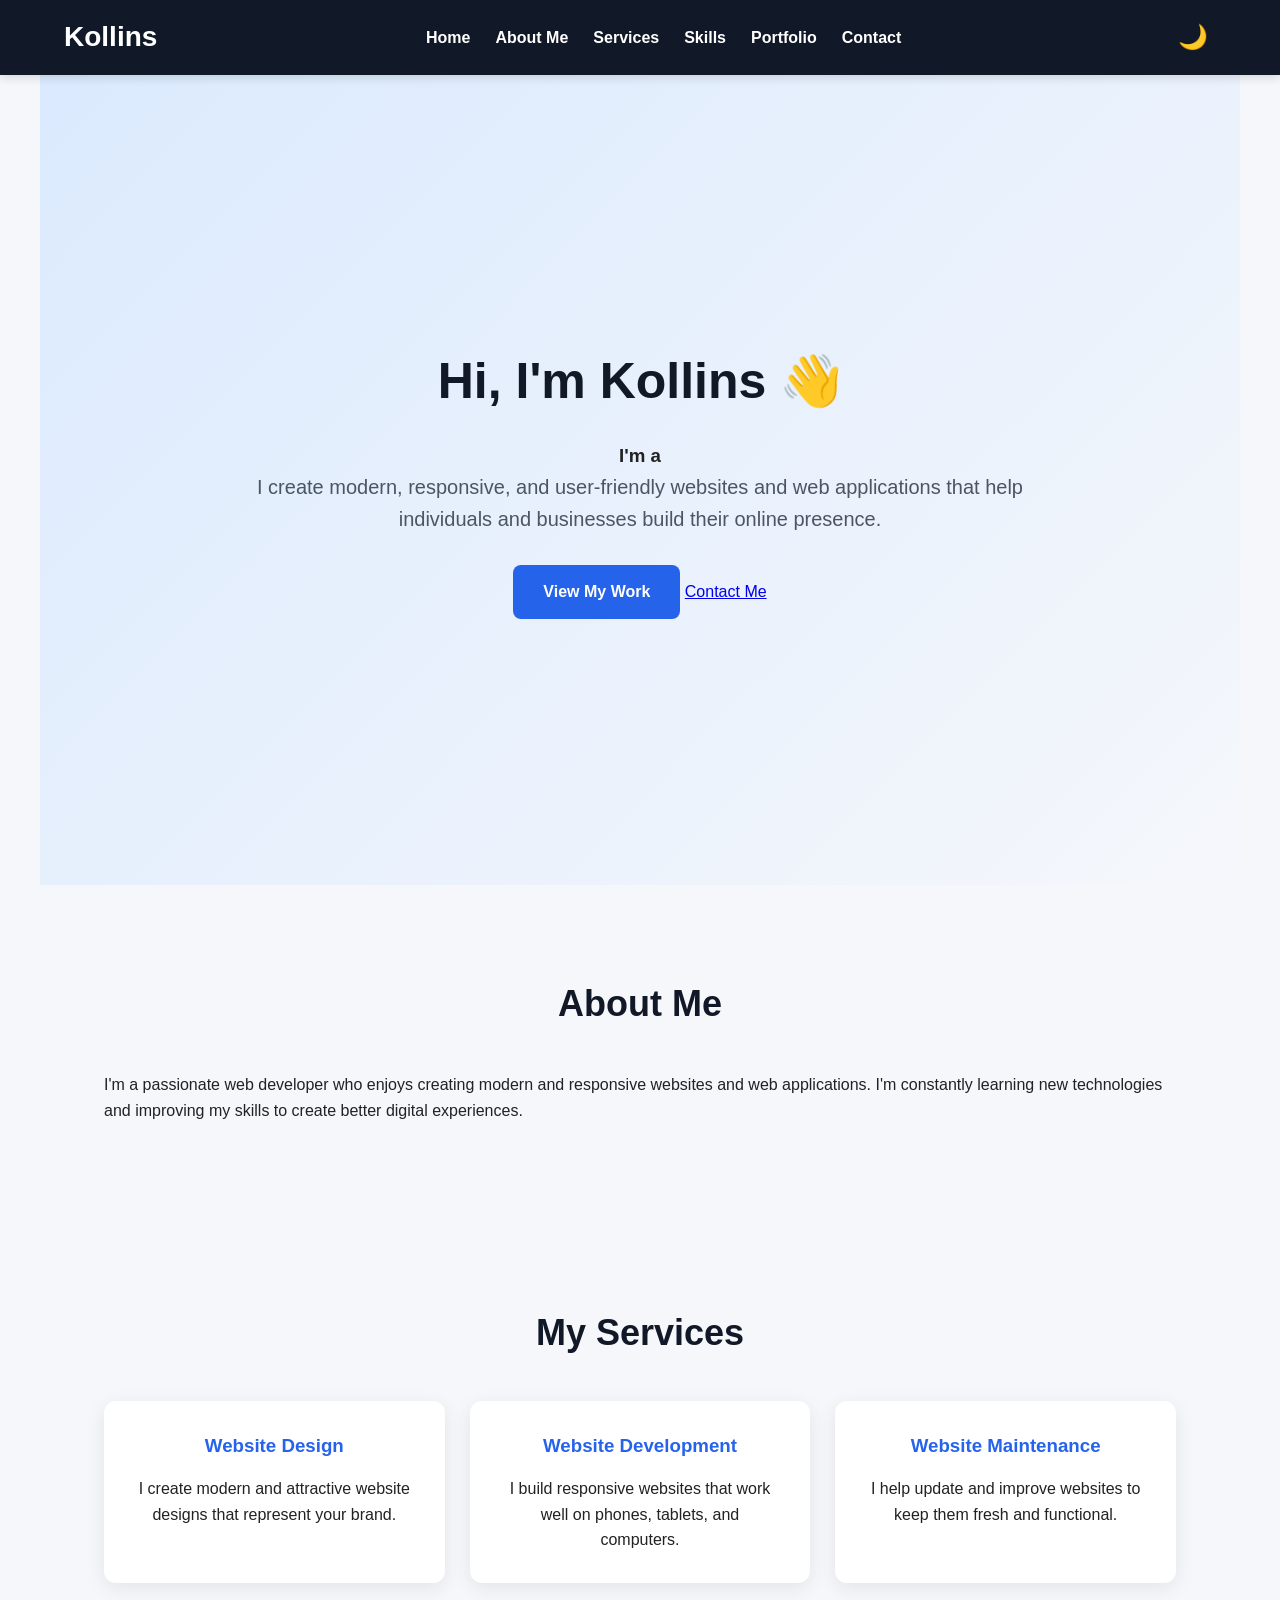
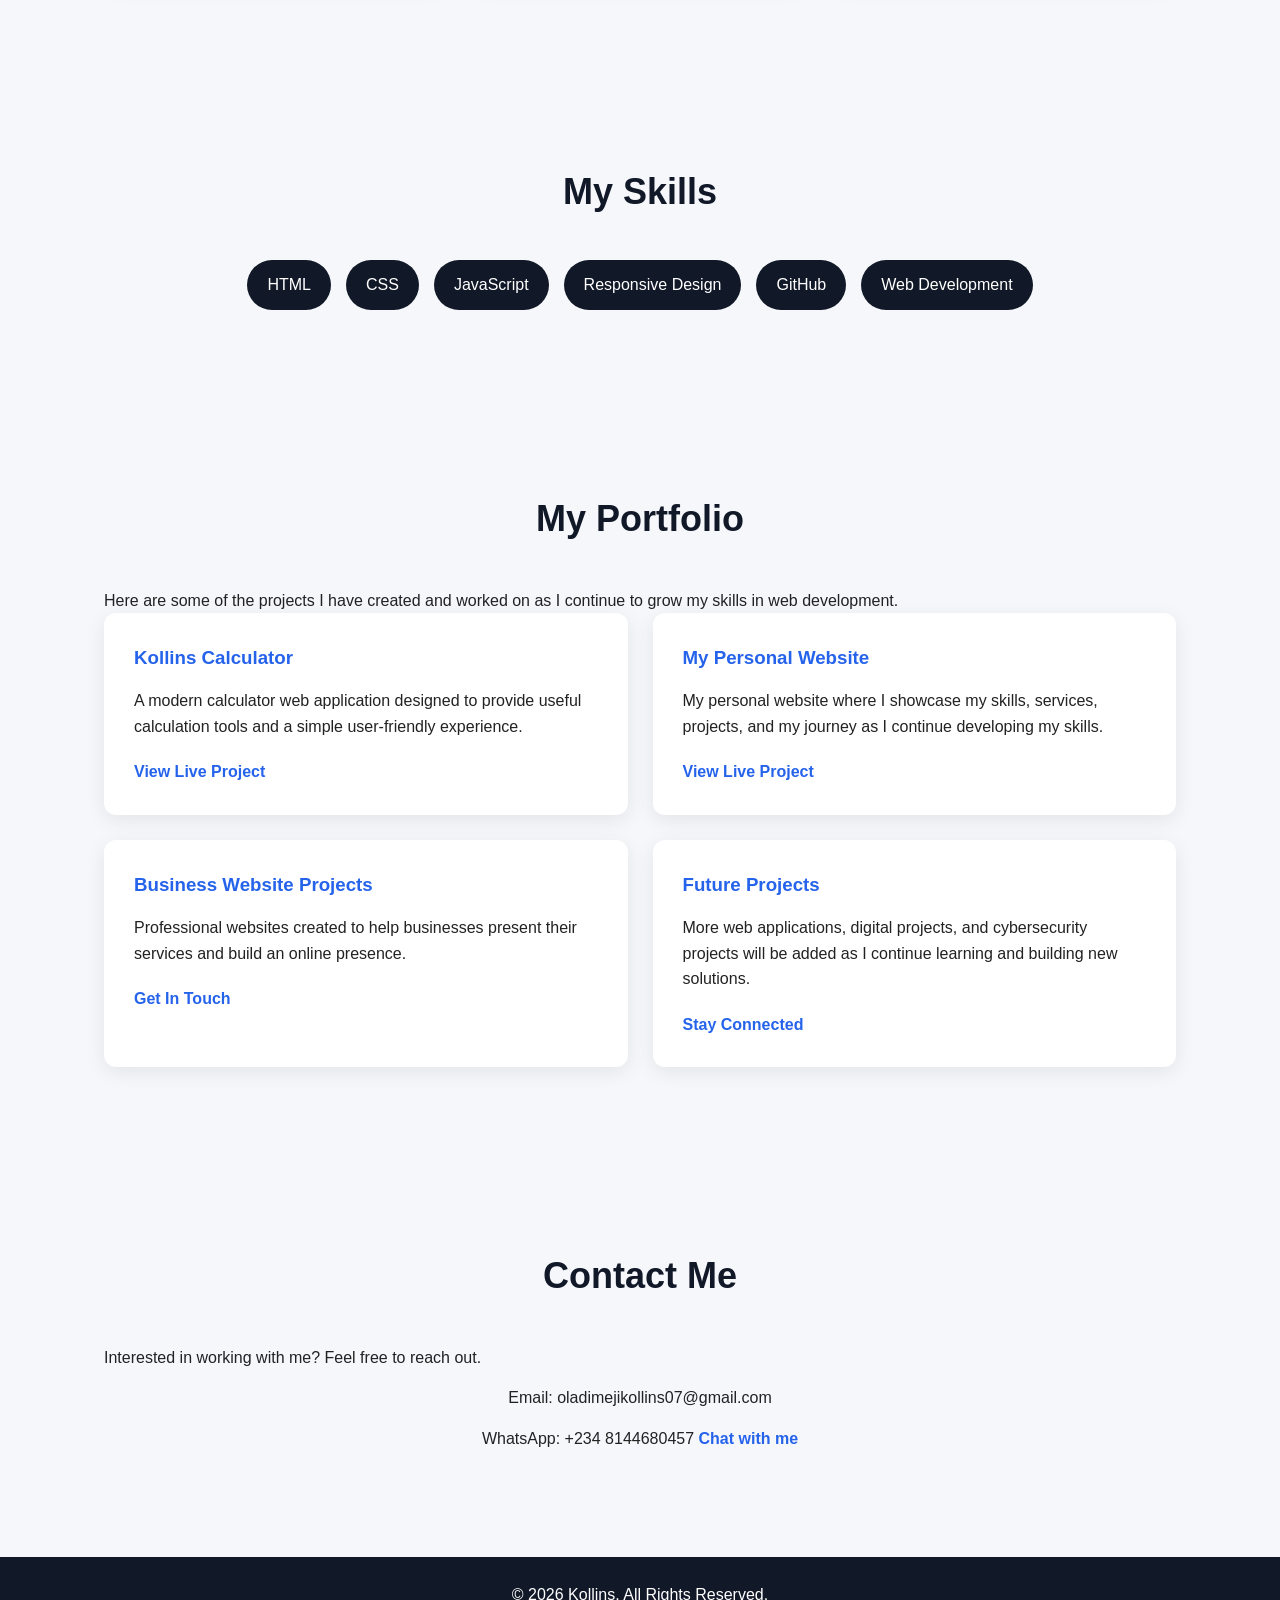
==== index.html @ a42c751d "Update index.html" ====
<!DOCTYPE html>
<html lang="en">
<head>
  <meta charset="UTF-8">
  <meta name="viewport" content="width=device-width, initial-scale=1.0">

  <title>Kollins | Web Developer</title>

  <link rel="stylesheet" href="style.css">
</head>

<body>

  <!-- =========================
       NAVIGATION
  ========================== -->

  <nav>
    <div class="nav-container">

      <h1>Kollins</h1>

      <!-- Mobile Menu Button -->
      <button id="menu-toggle" aria-label="Open menu">
        ☰
      </button>

      <ul class="nav-links" id="nav-links">
        <li><a href="#home">Home</a></li>
        <li><a href="#about">About Me</a></li>
        <li><a href="#services">Services</a></li>
        <li><a href="#skills">Skills</a></li>
        <li><a href="#portfolio">Portfolio</a></li>
        <li><a href="#contact">Contact</a></li>
      </ul>

      <!-- Dark / Light Mode -->
      <button id="theme-toggle" aria-label="Toggle dark mode">
        🌙
      </button>

    </div>
  </nav>


  <!-- =========================
       HOME SECTION
  ========================== -->

  <section id="home">

    <div class="hero">

      <h2>Hi, I'm Kollins 👋</h2>

      <h3>
        I'm a
        <span id="typing-text"></span>
      </h3>

      <p>
        I create modern, responsive, and user-friendly websites
        and web applications that help individuals and businesses
        build their online presence.
      </p>

      <div class="hero-buttons">

        <a href="#portfolio" class="cta-button">
          View My Work
        </a>

        <a href="#contact" class="secondary-button">
          Contact Me
        </a>

      </div>

    </div>

  </section>


  <!-- =========================
       ABOUT ME
  ========================== -->

  <section id="about">

    <h2>About Me</h2>

    <p>
      I'm a passionate web developer who enjoys creating
      modern and responsive websites and web applications.
      I'm constantly learning new technologies and improving
      my skills to create better digital experiences.
    </p>

  </section>


  <!-- =========================
       SERVICES
  ========================== -->

  <section id="services">

    <h2>My Services</h2>

    <div class="service-list">

      <div class="service-item">

        <h3>Website Design</h3>

        <p>
          I create modern and attractive website designs
          that represent your brand.
        </p>

      </div>


      <div class="service-item">

        <h3>Website Development</h3>

        <p>
          I build responsive websites that work well
          on phones, tablets, and computers.
        </p>

      </div>


      <div class="service-item">

        <h3>Website Maintenance</h3>

        <p>
          I help update and improve websites to keep
          them fresh and functional.
        </p>

      </div>

    </div>

  </section>


  <!-- =========================
       SKILLS
  ========================== -->

  <section id="skills">

    <h2>My Skills</h2>

    <ul class="skills-list">

      <li>HTML</li>

      <li>CSS</li>

      <li>JavaScript</li>

      <li>Responsive Design</li>

      <li>GitHub</li>

      <li>Web Development</li>

    </ul>

  </section>


  <!-- =========================
       PORTFOLIO
  ========================== -->

  <section id="portfolio">

    <h2>My Portfolio</h2>

    <p class="portfolio-intro">
      Here are some of the projects I have created
      and worked on as I continue to grow my skills
      in web development.
    </p>


    <div class="project-list">


      <!-- =========================
           PROJECT 1
      ========================== -->

      <div class="project-item">

        <h3>Kollins Calculator</h3>

        <p>
          A modern calculator web application designed
          to provide useful calculation tools and a simple
          user-friendly experience.
        </p>

        <a
          href="https://calculator-app-rust-ten.vercel.app/"
          target="_blank"
          rel="noopener noreferrer"
        >
          View Live Project
        </a>

      </div>


      <!-- =========================
           PROJECT 2
      ========================== -->

      <div class="project-item">

        <h3>My Personal Website</h3>

        <p>
          My personal website where I showcase my skills,
          services, projects, and my journey as I continue
          developing my skills.
        </p>

        <a
          href="https://kollins451.github.io/My-first-website-/"
          target="_blank"
          rel="noopener noreferrer"
        >
          View Live Project
        </a>

      </div>


      <!-- =========================
           PROJECT 3
      ========================== -->

      <div class="project-item">

        <h3>Business Website Projects</h3>

        <p>
          Professional websites created to help businesses
          present their services and build an online presence.
        </p>

        <a
          href="#contact"
        >
          Get In Touch
        </a>

      </div>


      <!-- =========================
           PROJECT 4
      ========================== -->

      <div class="project-item">

        <h3>Future Projects</h3>

        <p>
          More web applications, digital projects, and
          cybersecurity projects will be added as I continue
          learning and building new solutions.
        </p>

        <a
          href="#contact"
        >
          Stay Connected
        </a>

      </div>


    </div>

  </section>


  <!-- =========================
       CONTACT
  ========================== -->

  <section id="contact">

    <h2>Contact Me</h2>

    <p>
      Interested in working with me?
      Feel free to reach out.
    </p>

    <ul class="contact-info">

      <li>
        Email:
        oladimejikollins07@gmail.com
      </li>

      <li>
        WhatsApp:
        +234 8144680457

        <a
          href="#"
          target="_blank"
        >
          Chat with me
        </a>
      </li>

    </ul>

  </section>


  <!-- =========================
       FOOTER
  ========================== -->

  <footer>

    <p>
      ©️ 2026 Kollins. All Rights Reserved.
    </p>

  </footer>


</body>
</html>
---- style.css ----
/* =========================
   GENERAL STYLES
========================= */

* {
  margin: 0;
  padding: 0;
  box-sizing: border-box;
  scroll-behavior: smooth;
}

body {
  font-family: Arial, sans-serif;
  line-height: 1.6;
  background: #f5f7fb;
  color: #222;
}

/* =========================
   NAVIGATION
========================= */

nav {
  position: sticky;
  top: 0;
  z-index: 1000;
  background: #111827;
  padding: 15px 5%;
  box-shadow: 0 2px 10px rgba(0, 0, 0, 0.15);
}

.nav-container {
  max-width: 1200px;
  margin: auto;
  display: flex;
  align-items: center;
  justify-content: space-between;
}

.nav-container h1 {
  color: #ffffff;
  font-size: 28px;
}

.nav-links {
  display: flex;
  list-style: none;
  gap: 25px;
}

.nav-links a {
  color: #ffffff;
  text-decoration: none;
  font-weight: bold;
  transition: 0.3s;
}

.nav-links a:hover {
  color: #60a5fa;
}

/* =========================
   SECTIONS
========================= */

section {
  padding: 90px 5%;
  max-width: 1200px;
  margin: auto;
}

section h2 {
  text-align: center;
  font-size: 36px;
  margin-bottom: 40px;
  color: #111827;
}

/* =========================
   HOME / HERO
========================= */

#home {
  min-height: 90vh;
  display: flex;
  align-items: center;
  justify-content: center;
  text-align: center;
  background: linear-gradient(135deg, #dbeafe, #f5f7fb);
}

.hero {
  max-width: 800px;
}

.hero h2 {
  font-size: 50px;
  margin-bottom: 20px;
  color: #111827;
}

.hero p {
  font-size: 20px;
  margin-bottom: 30px;
  color: #4b5563;
}

.cta-button {
  display: inline-block;
  padding: 14px 30px;
  background: #2563eb;
  color: white;
  text-decoration: none;
  border-radius: 8px;
  font-weight: bold;
  transition: 0.3s;
}

.cta-button:hover {
  background: #1d4ed8;
  transform: translateY(-3px);
}

/* =========================
   SERVICES
========================= */

.service-list {
  display: grid;
  grid-template-columns: repeat(3, 1fr);
  gap: 25px;
}

.service-item {
  background: white;
  padding: 30px;
  border-radius: 12px;
  text-align: center;
  box-shadow: 0 5px 20px rgba(0, 0, 0, 0.08);
  transition: 0.3s;
}

.service-item:hover {
  transform: translateY(-8px);
}

.service-item h3 {
  margin-bottom: 15px;
  color: #2563eb;
}

/* =========================
   SKILLS
========================= */

.skills-list {
  display: flex;
  flex-wrap: wrap;
  justify-content: center;
  gap: 15px;
  list-style: none;
}

.skills-list li {
  background: #111827;
  color: white;
  padding: 12px 20px;
  border-radius: 30px;
  transition: 0.3s;
}

.skills-list li:hover {
  background: #2563eb;
  transform: scale(1.05);
}

/* =========================
   PROJECTS
========================= */

.project-list {
  display: grid;
  grid-template-columns: repeat(2, 1fr);
  gap: 25px;
}

.project-item {
  background: white;
  padding: 30px;
  border-radius: 12px;
  box-shadow: 0 5px 20px rgba(0, 0, 0, 0.08);
  transition: 0.3s;
}

.project-item:hover {
  transform: translateY(-8px);
}

.project-item h3 {
  margin-bottom: 15px;
  color: #2563eb;
}

.project-item a {
  display: inline-block;
  margin-top: 20px;
  color: #2563eb;
  font-weight: bold;
  text-decoration: none;
}

/* =========================
   CONTACT
========================= */

.contact-info {
  list-style: none;
  text-align: center;
}

.contact-info li {
  margin: 15px 0;
}

.contact-info a {
  color: #2563eb;
  text-decoration: none;
  font-weight: bold;
}

/* =========================
   FOOTER
========================= */

footer {
  background: #111827;
  color: white;
  text-align: center;
  padding: 25px;
}

/* =========================
   MOBILE RESPONSIVENESS
========================= */

@media (max-width: 768px) {

  .nav-container {
    flex-direction: column;
    gap: 15px;
  }

  .nav-links {
    flex-wrap: wrap;
    justify-content: center;
    gap: 15px;
  }

  .hero h2 {
    font-size: 38px;
  }

  .hero p {
    font-size: 18px;
  }

  .service-list {
    grid-template-columns: 1fr;
  }

  .project-list {
    grid-template-columns: 1fr;
  }

  section {
    padding: 60px 5%;
  }

  section h2 {
    font-size: 30px;
  }
}
/* =========================
   DARK / LIGHT MODE BUTTON
========================= */

#theme-toggle {
  border: none;
  background: transparent;
  font-size: 24px;
  cursor: pointer;
  padding: 8px;
  transition: transform 0.3s ease;
}

#theme-toggle:hover {
  transform: rotate(20deg) scale(1.1);
}


/* =========================
   DARK MODE
========================= */

body.dark-mode {
  background: #111827;
  color: #f9fafb;
}

body.dark-mode section h2 {
  color: #f9fafb;
}

body.dark-mode #home {
  background: #111827;
}

body.dark-mode .hero h2 {
  color: #f9fafb;
}

body.dark-mode .hero p {
  color: #d1d5db;
}

body.dark-mode .service-item,
body.dark-mode .project-item {
  background: #1f2937;
  color: #f9fafb;
}

body.dark-mode .service-item h3,
body.dark-mode .project-item h3 {
  color: #60a5fa;
}

body.dark-mode .project-item a,
body.dark-mode .contact-info a {
  color: #60a5fa;
}
/* =========================
   MOBILE MENU BUTTON
========================= */

#menu-toggle {
  display: none;
  border: none;
  background: transparent;
  color: white;
  font-size: 28px;
  cursor: pointer;
}


/* =========================
   MOBILE NAVIGATION
========================= */

@media (max-width: 768px) {

  .nav-container {
    position: relative;
    flex-direction: row;
  }

  #menu-toggle {
    display: block;
  }

  .nav-links {
    display: none;
    position: absolute;
    top: 60px;
    left: 0;
    width: 100%;
    background: #111827;
    flex-direction: column;
    text-align: center;
    padding: 20px 0;
    gap: 20px;
  }

  .nav-links.active {
    display: flex;
  }

  #theme-toggle {
    margin-left: 10px;
  }

}
/* =========================
   MOBILE MENU BUTTON
========================= */

#menu-toggle {
  display: none;
  border: none;
  background: transparent;
  color: white;
  font-size: 28px;
  cursor: pointer;
}


/* =========================
   MOBILE NAVIGATION
========================= */

@media (max-width: 768px) {

  .nav-container {
    position: relative;
    flex-direction: row;
  }

  #menu-toggle {
    display: block;
  }

  .nav-links {
    display: none;
    position: absolute;
    top: 60px;
    left: 0;
    width: 100%;
    background: #111827;
    flex-direction: column;
    text-align: center;
    padding: 20px 0;
    gap: 20px;
  }

  .nav-links.active {
    display: flex;
  }

  #theme-toggle {
    margin-left: 10px;
  }

}
<section id="about">
  <h2>About Me</h2>
  <p>Hi, I'm oladimeji Ibrahim Collins, a computer science student with a passion for web development. I started exploring coding when I was in junior school, and since then, I've been dedicated to mastering web technologies.</p>
  <p>My journey has been fueled by curiosity, and I'm constantly learning and improving my skills in web design and development. I aspire to create impactful digital experiences that help businesses grow and individuals thrive.</p>
</section>
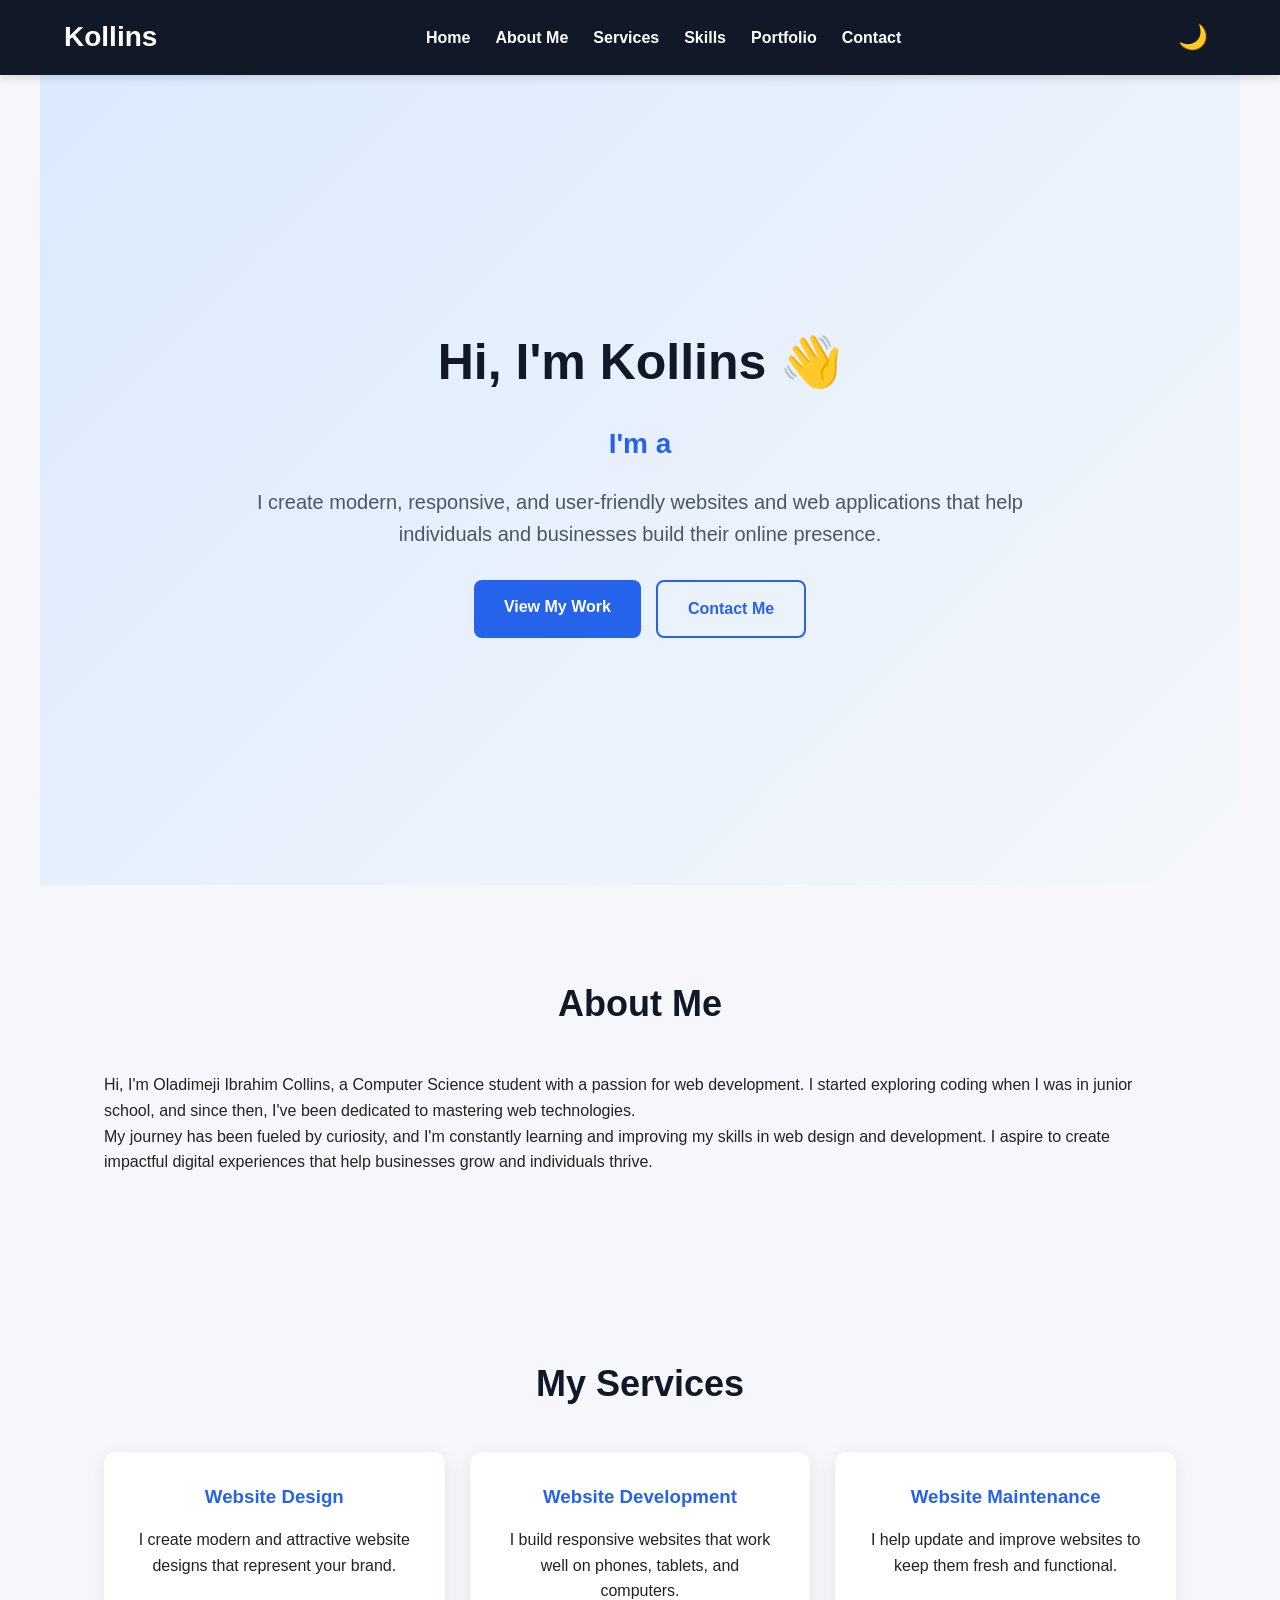
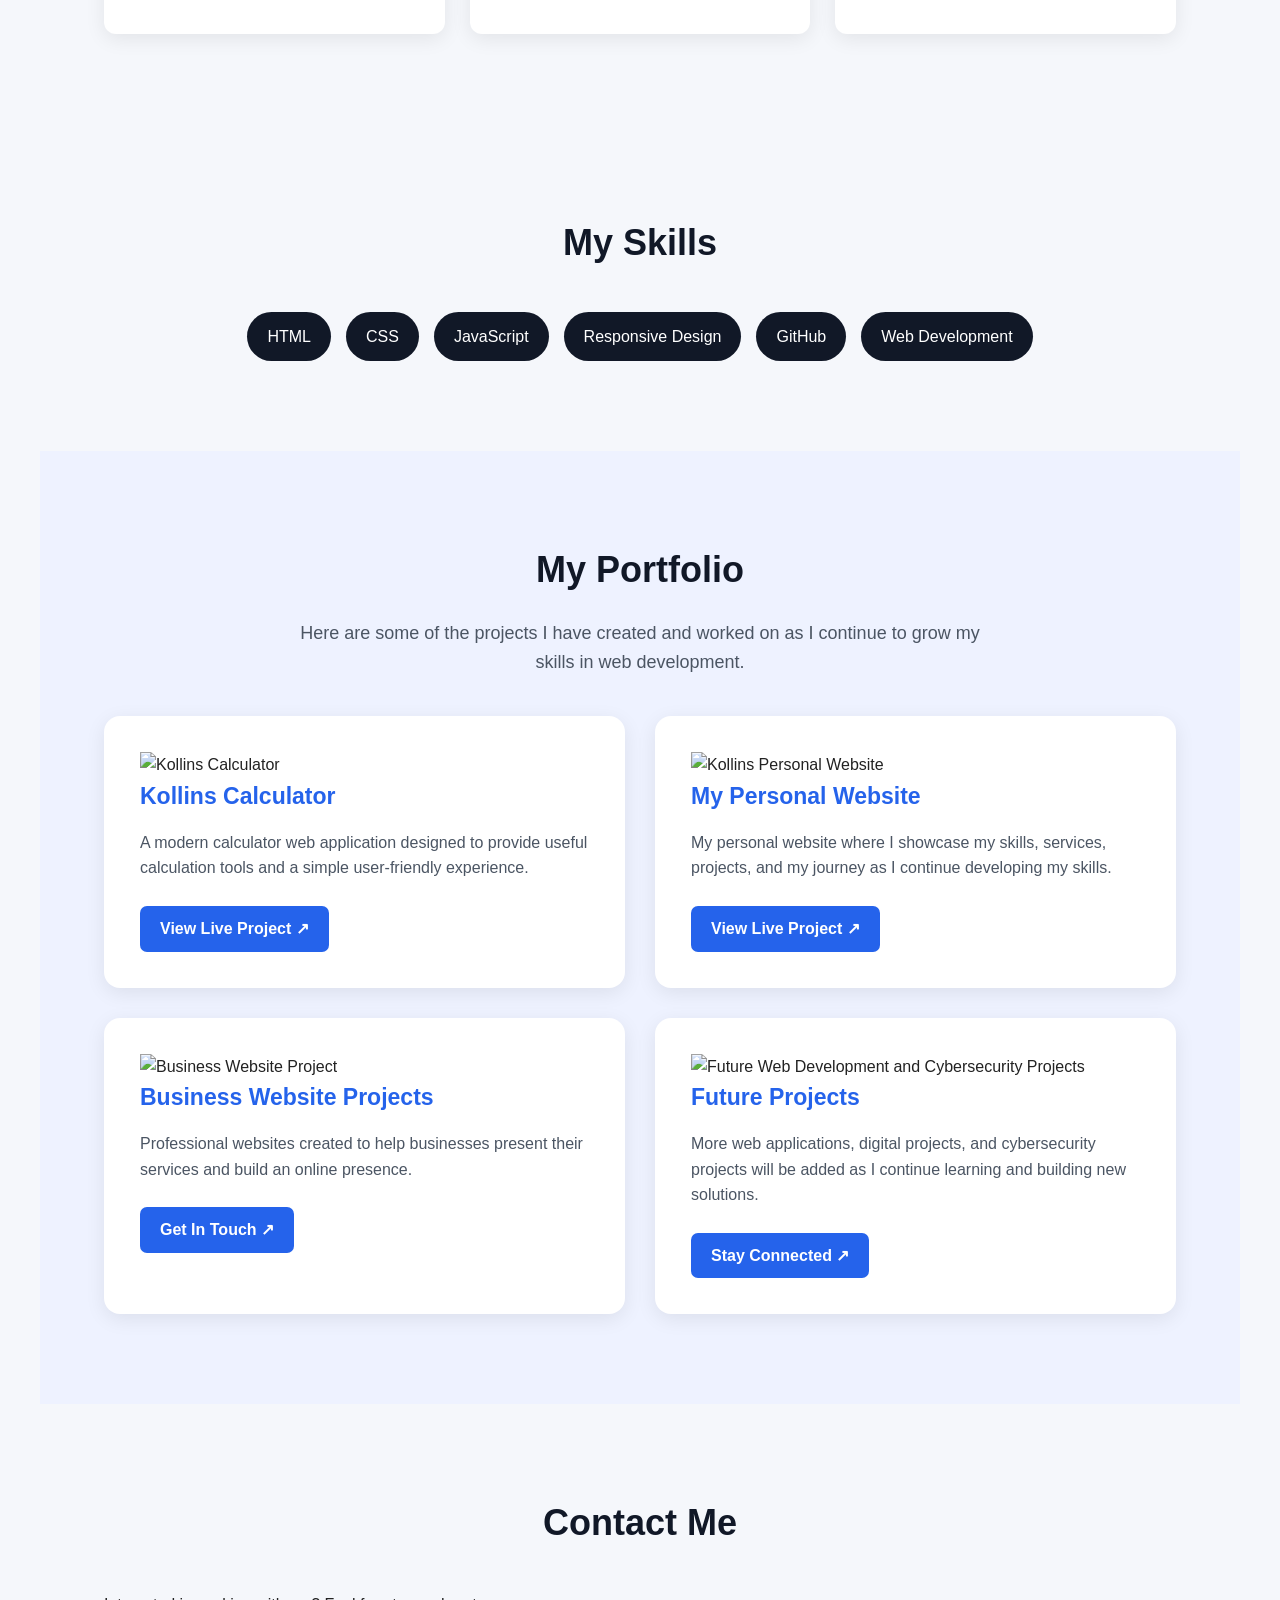
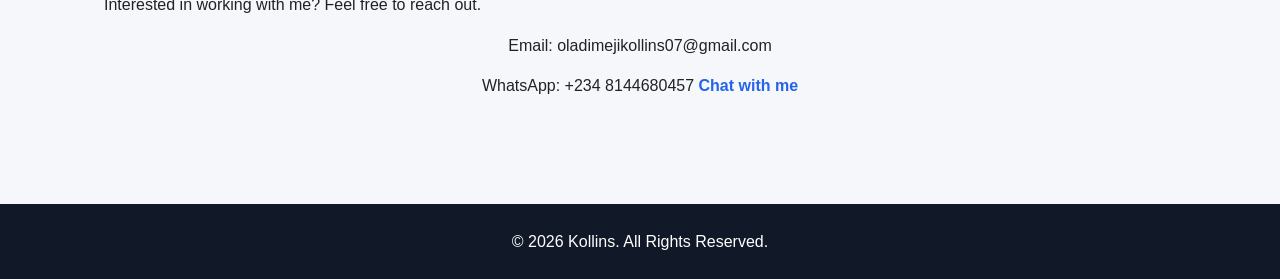
==== commit 651b0ee7: "Update index.html" ====
--- a/index.html
+++ b/index.html
@@ -44,7 +44,7 @@
 
 
   <!-- =========================
-       HOME SECTION
+       HOME
   ========================== -->
 
   <section id="home">
@@ -90,10 +90,17 @@
     <h2>About Me</h2>
 
     <p>
-      I'm a passionate web developer who enjoys creating
-      modern and responsive websites and web applications.
-      I'm constantly learning new technologies and improving
-      my skills to create better digital experiences.
+      Hi, I'm Oladimeji Ibrahim Collins, a Computer Science student
+      with a passion for web development. I started exploring coding
+      when I was in junior school, and since then, I've been dedicated
+      to mastering web technologies.
+    </p>
+
+    <p>
+      My journey has been fueled by curiosity, and I'm constantly
+      learning and improving my skills in web design and development.
+      I aspire to create impactful digital experiences that help
+      businesses grow and individuals thrive.
     </p>
 
   </section>
@@ -195,10 +202,16 @@
 
 
       <!-- =========================
-           PROJECT 1
+           KOLLINS CALCULATOR
       ========================== -->
 
       <div class="project-item">
+
+        <img
+          src="calculator-screenshot.png"
+          alt="Kollins Calculator"
+          class="project-image"
+        >
 
         <h3>Kollins Calculator</h3>
 
@@ -213,17 +226,23 @@
           target="_blank"
           rel="noopener noreferrer"
         >
-          View Live Project
+          View Live Project ↗
         </a>
 
       </div>
 
 
       <!-- =========================
-           PROJECT 2
+           PERSONAL WEBSITE
       ========================== -->
 
       <div class="project-item">
+
+        <img
+          src="personal-website-screenshot.png"
+          alt="Kollins Personal Website"
+          class="project-image"
+        >
 
         <h3>My Personal Website</h3>
 
@@ -238,17 +257,23 @@
           target="_blank"
           rel="noopener noreferrer"
         >
-          View Live Project
+          View Live Project ↗
         </a>
 
       </div>
 
 
       <!-- =========================
-           PROJECT 3
+           BUSINESS WEBSITES
       ========================== -->
 
       <div class="project-item">
+
+        <img
+          src="business-website-screenshot.png"
+          alt="Business Website Project"
+          class="project-image"
+        >
 
         <h3>Business Website Projects</h3>
 
@@ -257,20 +282,24 @@
           present their services and build an online presence.
         </p>
 
-        <a
-          href="#contact"
-        >
-          Get In Touch
+        <a href="#contact">
+          Get In Touch ↗
         </a>
 
       </div>
 
 
       <!-- =========================
-           PROJECT 4
+           FUTURE PROJECTS
       ========================== -->
 
       <div class="project-item">
+
+        <img
+          src="future-projects.jpg"
+          alt="Future Web Development and Cybersecurity Projects"
+          class="project-image"
+        >
 
         <h3>Future Projects</h3>
 
@@ -280,10 +309,8 @@
           learning and building new solutions.
         </p>
 
-        <a
-          href="#contact"
-        >
-          Stay Connected
+        <a href="#contact">
+          Stay Connected ↗
         </a>
 
       </div>
@@ -319,11 +346,13 @@
         +234 8144680457
 
         <a
-          href="#"
+          href="https://wa.me/2348144680457"
           target="_blank"
+          rel="noopener noreferrer"
         >
           Chat with me
         </a>
+
       </li>
 
     </ul>
@@ -344,5 +373,11 @@
   </footer>
 
 
+  <!-- =========================
+       JAVASCRIPT
+  ========================== -->
+
+  <script src="script.js"></script>
+
 </body>
 </html>
--- a/style.css
+++ b/style.css
@@ -15,6 +15,7 @@
   background: #f5f7fb;
   color: #222;
 }
+
 
 /* =========================
    NAVIGATION
@@ -59,6 +60,40 @@
   color: #60a5fa;
 }
 
+
+/* =========================
+   MOBILE MENU BUTTON
+========================= */
+
+#menu-toggle {
+  display: none;
+  border: none;
+  background: transparent;
+  color: white;
+  font-size: 28px;
+  cursor: pointer;
+}
+
+
+/* =========================
+   DARK / LIGHT MODE BUTTON
+========================= */
+
+#theme-toggle {
+  border: none;
+  background: transparent;
+  color: white;
+  font-size: 24px;
+  cursor: pointer;
+  padding: 8px;
+  transition: transform 0.3s ease;
+}
+
+#theme-toggle:hover {
+  transform: rotate(20deg) scale(1.1);
+}
+
+
 /* =========================
    SECTIONS
 ========================= */
@@ -75,6 +110,7 @@
   margin-bottom: 40px;
   color: #111827;
 }
+
 
 /* =========================
    HOME / HERO
@@ -99,27 +135,62 @@
   color: #111827;
 }
 
+.hero h3 {
+  font-size: 28px;
+  margin-bottom: 20px;
+  color: #2563eb;
+}
+
 .hero p {
   font-size: 20px;
   margin-bottom: 30px;
   color: #4b5563;
 }
 
-.cta-button {
+.hero-buttons {
+  display: flex;
+  justify-content: center;
+  gap: 15px;
+  flex-wrap: wrap;
+}
+
+
+/* =========================
+   BUTTONS
+========================= */
+
+.cta-button,
+.secondary-button {
   display: inline-block;
   padding: 14px 30px;
-  background: #2563eb;
-  color: white;
-  text-decoration: none;
   border-radius: 8px;
   font-weight: bold;
-  transition: 0.3s;
+  text-decoration: none;
+  transition: 0.3s;
+}
+
+.cta-button {
+  background: #2563eb;
+  color: white;
 }
 
 .cta-button:hover {
   background: #1d4ed8;
   transform: translateY(-3px);
 }
+
+.secondary-button {
+  background: transparent;
+  color: #2563eb;
+  border: 2px solid #2563eb;
+}
+
+.secondary-button:hover {
+  background: #2563eb;
+  color: white;
+  transform: translateY(-3px);
+}
+
 
 /* =========================
    SERVICES
@@ -148,6 +219,7 @@
   margin-bottom: 15px;
   color: #2563eb;
 }
+
 
 /* =========================
    SKILLS
@@ -174,40 +246,72 @@
   transform: scale(1.05);
 }
 
-/* =========================
-   PROJECTS
-========================= */
+
+/* =========================
+   PORTFOLIO
+========================= */
+
+#portfolio {
+  background: #eef2ff;
+}
+
+.portfolio-intro {
+  max-width: 700px;
+  margin: -20px auto 40px;
+  text-align: center;
+  color: #4b5563;
+  font-size: 18px;
+}
 
 .project-list {
   display: grid;
   grid-template-columns: repeat(2, 1fr);
-  gap: 25px;
+  gap: 30px;
 }
 
 .project-item {
   background: white;
-  padding: 30px;
-  border-radius: 12px;
+  padding: 35px;
+  border-radius: 16px;
   box-shadow: 0 5px 20px rgba(0, 0, 0, 0.08);
   transition: 0.3s;
+  border: 1px solid transparent;
 }
 
 .project-item:hover {
   transform: translateY(-8px);
+  border-color: #2563eb;
+  box-shadow: 0 10px 30px rgba(37, 99, 235, 0.15);
 }
 
 .project-item h3 {
   margin-bottom: 15px;
   color: #2563eb;
+  font-size: 23px;
+}
+
+.project-item p {
+  color: #4b5563;
+  margin-bottom: 15px;
 }
 
 .project-item a {
   display: inline-block;
-  margin-top: 20px;
-  color: #2563eb;
+  margin-top: 10px;
+  padding: 10px 20px;
+  background: #2563eb;
+  color: white;
+  border-radius: 7px;
   font-weight: bold;
   text-decoration: none;
-}
+  transition: 0.3s;
+}
+
+.project-item a:hover {
+  background: #1d4ed8;
+  transform: translateY(-2px);
+}
+
 
 /* =========================
    CONTACT
@@ -228,6 +332,7 @@
   font-weight: bold;
 }
 
+
 /* =========================
    FOOTER
 ========================= */
@@ -237,64 +342,6 @@
   color: white;
   text-align: center;
   padding: 25px;
-}
-
-/* =========================
-   MOBILE RESPONSIVENESS
-========================= */
-
-@media (max-width: 768px) {
-
-  .nav-container {
-    flex-direction: column;
-    gap: 15px;
-  }
-
-  .nav-links {
-    flex-wrap: wrap;
-    justify-content: center;
-    gap: 15px;
-  }
-
-  .hero h2 {
-    font-size: 38px;
-  }
-
-  .hero p {
-    font-size: 18px;
-  }
-
-  .service-list {
-    grid-template-columns: 1fr;
-  }
-
-  .project-list {
-    grid-template-columns: 1fr;
-  }
-
-  section {
-    padding: 60px 5%;
-  }
-
-  section h2 {
-    font-size: 30px;
-  }
-}
-/* =========================
-   DARK / LIGHT MODE BUTTON
-========================= */
-
-#theme-toggle {
-  border: none;
-  background: transparent;
-  font-size: 24px;
-  cursor: pointer;
-  padding: 8px;
-  transition: transform 0.3s ease;
-}
-
-#theme-toggle:hover {
-  transform: rotate(20deg) scale(1.1);
 }
 
 
@@ -334,26 +381,26 @@
   color: #60a5fa;
 }
 
+body.dark-mode .project-item p {
+  color: #d1d5db;
+}
+
 body.dark-mode .project-item a,
 body.dark-mode .contact-info a {
-  color: #60a5fa;
-}
-/* =========================
-   MOBILE MENU BUTTON
-========================= */
-
-#menu-toggle {
-  display: none;
-  border: none;
-  background: transparent;
-  color: white;
-  font-size: 28px;
-  cursor: pointer;
-}
-
-
-/* =========================
-   MOBILE NAVIGATION
+  color: #ffffff;
+}
+
+body.dark-mode #portfolio {
+  background: #0f172a;
+}
+
+body.dark-mode .portfolio-intro {
+  color: #d1d5db;
+}
+
+
+/* =========================
+   MOBILE RESPONSIVENESS
 ========================= */
 
 @media (max-width: 768px) {
@@ -388,7 +435,112 @@
     margin-left: 10px;
   }
 
-}
+  .hero h2 {
+    font-size: 38px;
+  }
+
+  .hero h3 {
+    font-size: 24px;
+  }
+
+  .hero p {
+    font-size: 18px;
+  }
+
+  .service-list {
+    grid-template-columns: 1fr;
+  }
+
+  .project-list {
+    grid-template-columns: 1fr;
+  }
+
+  section {
+    padding: 60px 5%;
+  }
+
+  section h2 {
+    font-size: 30px;
+  }
+
+  .project-item {
+    padding: 25px;
+  }
+
+  .hero-buttons {
+    flex-direction: column;
+    align-items: center;
+  }
+
+  .cta-button,
+  .secondary-button {
+    width: 100%;
+    max-width: 280px;
+  }
+
+}/* =========================
+   GENERAL STYLES
+========================= */
+
+* {
+  margin: 0;
+  padding: 0;
+  box-sizing: border-box;
+  scroll-behavior: smooth;
+}
+
+body {
+  font-family: Arial, sans-serif;
+  line-height: 1.6;
+  background: #f5f7fb;
+  color: #222;
+}
+
+
+/* =========================
+   NAVIGATION
+========================= */
+
+nav {
+  position: sticky;
+  top: 0;
+  z-index: 1000;
+  background: #111827;
+  padding: 15px 5%;
+  box-shadow: 0 2px 10px rgba(0, 0, 0, 0.15);
+}
+
+.nav-container {
+  max-width: 1200px;
+  margin: auto;
+  display: flex;
+  align-items: center;
+  justify-content: space-between;
+}
+
+.nav-container h1 {
+  color: #ffffff;
+  font-size: 28px;
+}
+
+.nav-links {
+  display: flex;
+  list-style: none;
+  gap: 25px;
+}
+
+.nav-links a {
+  color: #ffffff;
+  text-decoration: none;
+  font-weight: bold;
+  transition: 0.3s;
+}
+
+.nav-links a:hover {
+  color: #60a5fa;
+}
+
+
 /* =========================
    MOBILE MENU BUTTON
 ========================= */
@@ -404,7 +556,331 @@
 
 
 /* =========================
-   MOBILE NAVIGATION
+   DARK / LIGHT MODE BUTTON
+========================= */
+
+#theme-toggle {
+  border: none;
+  background: transparent;
+  color: white;
+  font-size: 24px;
+  cursor: pointer;
+  padding: 8px;
+  transition: transform 0.3s ease;
+}
+
+#theme-toggle:hover {
+  transform: rotate(20deg) scale(1.1);
+}
+
+
+/* =========================
+   SECTIONS
+========================= */
+
+section {
+  padding: 90px 5%;
+  max-width: 1200px;
+  margin: auto;
+}
+
+section h2 {
+  text-align: center;
+  font-size: 36px;
+  margin-bottom: 40px;
+  color: #111827;
+}
+
+
+/* =========================
+   HOME / HERO
+========================= */
+
+#home {
+  min-height: 90vh;
+  display: flex;
+  align-items: center;
+  justify-content: center;
+  text-align: center;
+  background: linear-gradient(135deg, #dbeafe, #f5f7fb);
+}
+
+.hero {
+  max-width: 800px;
+}
+
+.hero h2 {
+  font-size: 50px;
+  margin-bottom: 20px;
+  color: #111827;
+}
+
+.hero h3 {
+  font-size: 28px;
+  margin-bottom: 20px;
+  color: #2563eb;
+}
+
+.hero p {
+  font-size: 20px;
+  margin-bottom: 30px;
+  color: #4b5563;
+}
+
+.hero-buttons {
+  display: flex;
+  justify-content: center;
+  gap: 15px;
+  flex-wrap: wrap;
+}
+
+
+/* =========================
+   BUTTONS
+========================= */
+
+.cta-button,
+.secondary-button {
+  display: inline-block;
+  padding: 14px 30px;
+  border-radius: 8px;
+  font-weight: bold;
+  text-decoration: none;
+  transition: 0.3s;
+}
+
+.cta-button {
+  background: #2563eb;
+  color: white;
+}
+
+.cta-button:hover {
+  background: #1d4ed8;
+  transform: translateY(-3px);
+}
+
+.secondary-button {
+  background: transparent;
+  color: #2563eb;
+  border: 2px solid #2563eb;
+}
+
+.secondary-button:hover {
+  background: #2563eb;
+  color: white;
+  transform: translateY(-3px);
+}
+
+
+/* =========================
+   SERVICES
+========================= */
+
+.service-list {
+  display: grid;
+  grid-template-columns: repeat(3, 1fr);
+  gap: 25px;
+}
+
+.service-item {
+  background: white;
+  padding: 30px;
+  border-radius: 12px;
+  text-align: center;
+  box-shadow: 0 5px 20px rgba(0, 0, 0, 0.08);
+  transition: 0.3s;
+}
+
+.service-item:hover {
+  transform: translateY(-8px);
+}
+
+.service-item h3 {
+  margin-bottom: 15px;
+  color: #2563eb;
+}
+
+
+/* =========================
+   SKILLS
+========================= */
+
+.skills-list {
+  display: flex;
+  flex-wrap: wrap;
+  justify-content: center;
+  gap: 15px;
+  list-style: none;
+}
+
+.skills-list li {
+  background: #111827;
+  color: white;
+  padding: 12px 20px;
+  border-radius: 30px;
+  transition: 0.3s;
+}
+
+.skills-list li:hover {
+  background: #2563eb;
+  transform: scale(1.05);
+}
+
+
+/* =========================
+   PORTFOLIO
+========================= */
+
+#portfolio {
+  background: #eef2ff;
+}
+
+.portfolio-intro {
+  max-width: 700px;
+  margin: -20px auto 40px;
+  text-align: center;
+  color: #4b5563;
+  font-size: 18px;
+}
+
+.project-list {
+  display: grid;
+  grid-template-columns: repeat(2, 1fr);
+  gap: 30px;
+}
+
+.project-item {
+  background: white;
+  padding: 35px;
+  border-radius: 16px;
+  box-shadow: 0 5px 20px rgba(0, 0, 0, 0.08);
+  transition: 0.3s;
+  border: 1px solid transparent;
+}
+
+.project-item:hover {
+  transform: translateY(-8px);
+  border-color: #2563eb;
+  box-shadow: 0 10px 30px rgba(37, 99, 235, 0.15);
+}
+
+.project-item h3 {
+  margin-bottom: 15px;
+  color: #2563eb;
+  font-size: 23px;
+}
+
+.project-item p {
+  color: #4b5563;
+  margin-bottom: 15px;
+}
+
+.project-item a {
+  display: inline-block;
+  margin-top: 10px;
+  padding: 10px 20px;
+  background: #2563eb;
+  color: white;
+  border-radius: 7px;
+  font-weight: bold;
+  text-decoration: none;
+  transition: 0.3s;
+}
+
+.project-item a:hover {
+  background: #1d4ed8;
+  transform: translateY(-2px);
+}
+
+
+/* =========================
+   CONTACT
+========================= */
+
+.contact-info {
+  list-style: none;
+  text-align: center;
+}
+
+.contact-info li {
+  margin: 15px 0;
+}
+
+.contact-info a {
+  color: #2563eb;
+  text-decoration: none;
+  font-weight: bold;
+}
+
+
+/* =========================
+   FOOTER
+========================= */
+
+footer {
+  background: #111827;
+  color: white;
+  text-align: center;
+  padding: 25px;
+}
+
+
+/* =========================
+   DARK MODE
+========================= */
+
+body.dark-mode {
+  background: #111827;
+  color: #f9fafb;
+}
+
+body.dark-mode section h2 {
+  color: #f9fafb;
+}
+
+body.dark-mode #home {
+  background: #111827;
+}
+
+body.dark-mode .hero h2 {
+  color: #f9fafb;
+}
+
+body.dark-mode .hero p {
+  color: #d1d5db;
+}
+
+body.dark-mode .service-item,
+body.dark-mode .project-item {
+  background: #1f2937;
+  color: #f9fafb;
+}
+
+body.dark-mode .service-item h3,
+body.dark-mode .project-item h3 {
+  color: #60a5fa;
+}
+
+body.dark-mode .project-item p {
+  color: #d1d5db;
+}
+
+body.dark-mode .project-item a,
+body.dark-mode .contact-info a {
+  color: #ffffff;
+}
+
+body.dark-mode #portfolio {
+  background: #0f172a;
+}
+
+body.dark-mode .portfolio-intro {
+  color: #d1d5db;
+}
+
+
+/* =========================
+   MOBILE RESPONSIVENESS
 ========================= */
 
 @media (max-width: 768px) {
@@ -439,9 +915,47 @@
     margin-left: 10px;
   }
 
-}
-<section id="about">
-  <h2>About Me</h2>
-  <p>Hi, I'm oladimeji Ibrahim Collins, a computer science student with a passion for web development. I started exploring coding when I was in junior school, and since then, I've been dedicated to mastering web technologies.</p>
-  <p>My journey has been fueled by curiosity, and I'm constantly learning and improving my skills in web design and development. I aspire to create impactful digital experiences that help businesses grow and individuals thrive.</p>
-</section>
+  .hero h2 {
+    font-size: 38px;
+  }
+
+  .hero h3 {
+    font-size: 24px;
+  }
+
+  .hero p {
+    font-size: 18px;
+  }
+
+  .service-list {
+    grid-template-columns: 1fr;
+  }
+
+  .project-list {
+    grid-template-columns: 1fr;
+  }
+
+  section {
+    padding: 60px 5%;
+  }
+
+  section h2 {
+    font-size: 30px;
+  }
+
+  .project-item {
+    padding: 25px;
+  }
+
+  .hero-buttons {
+    flex-direction: column;
+    align-items: center;
+  }
+
+  .cta-button,
+  .secondary-button {
+    width: 100%;
+    max-width: 280px;
+  }
+
+}
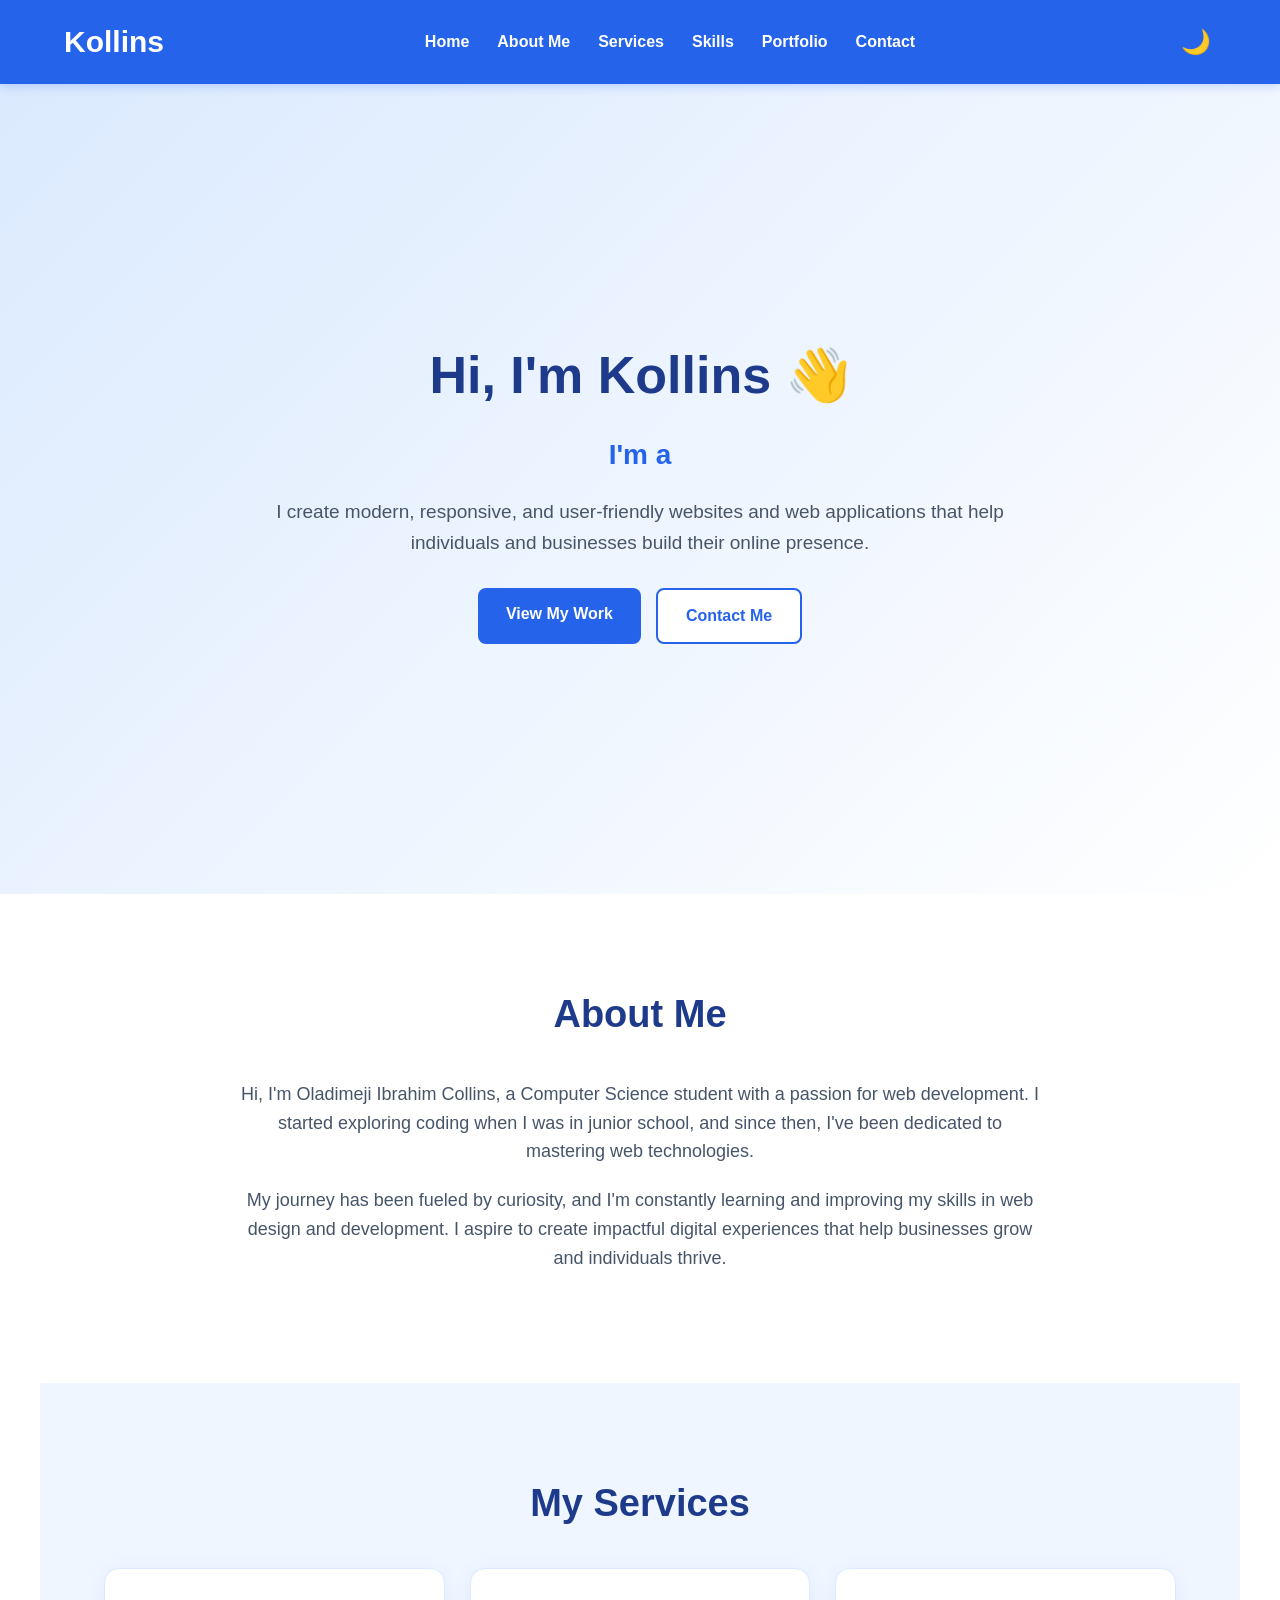
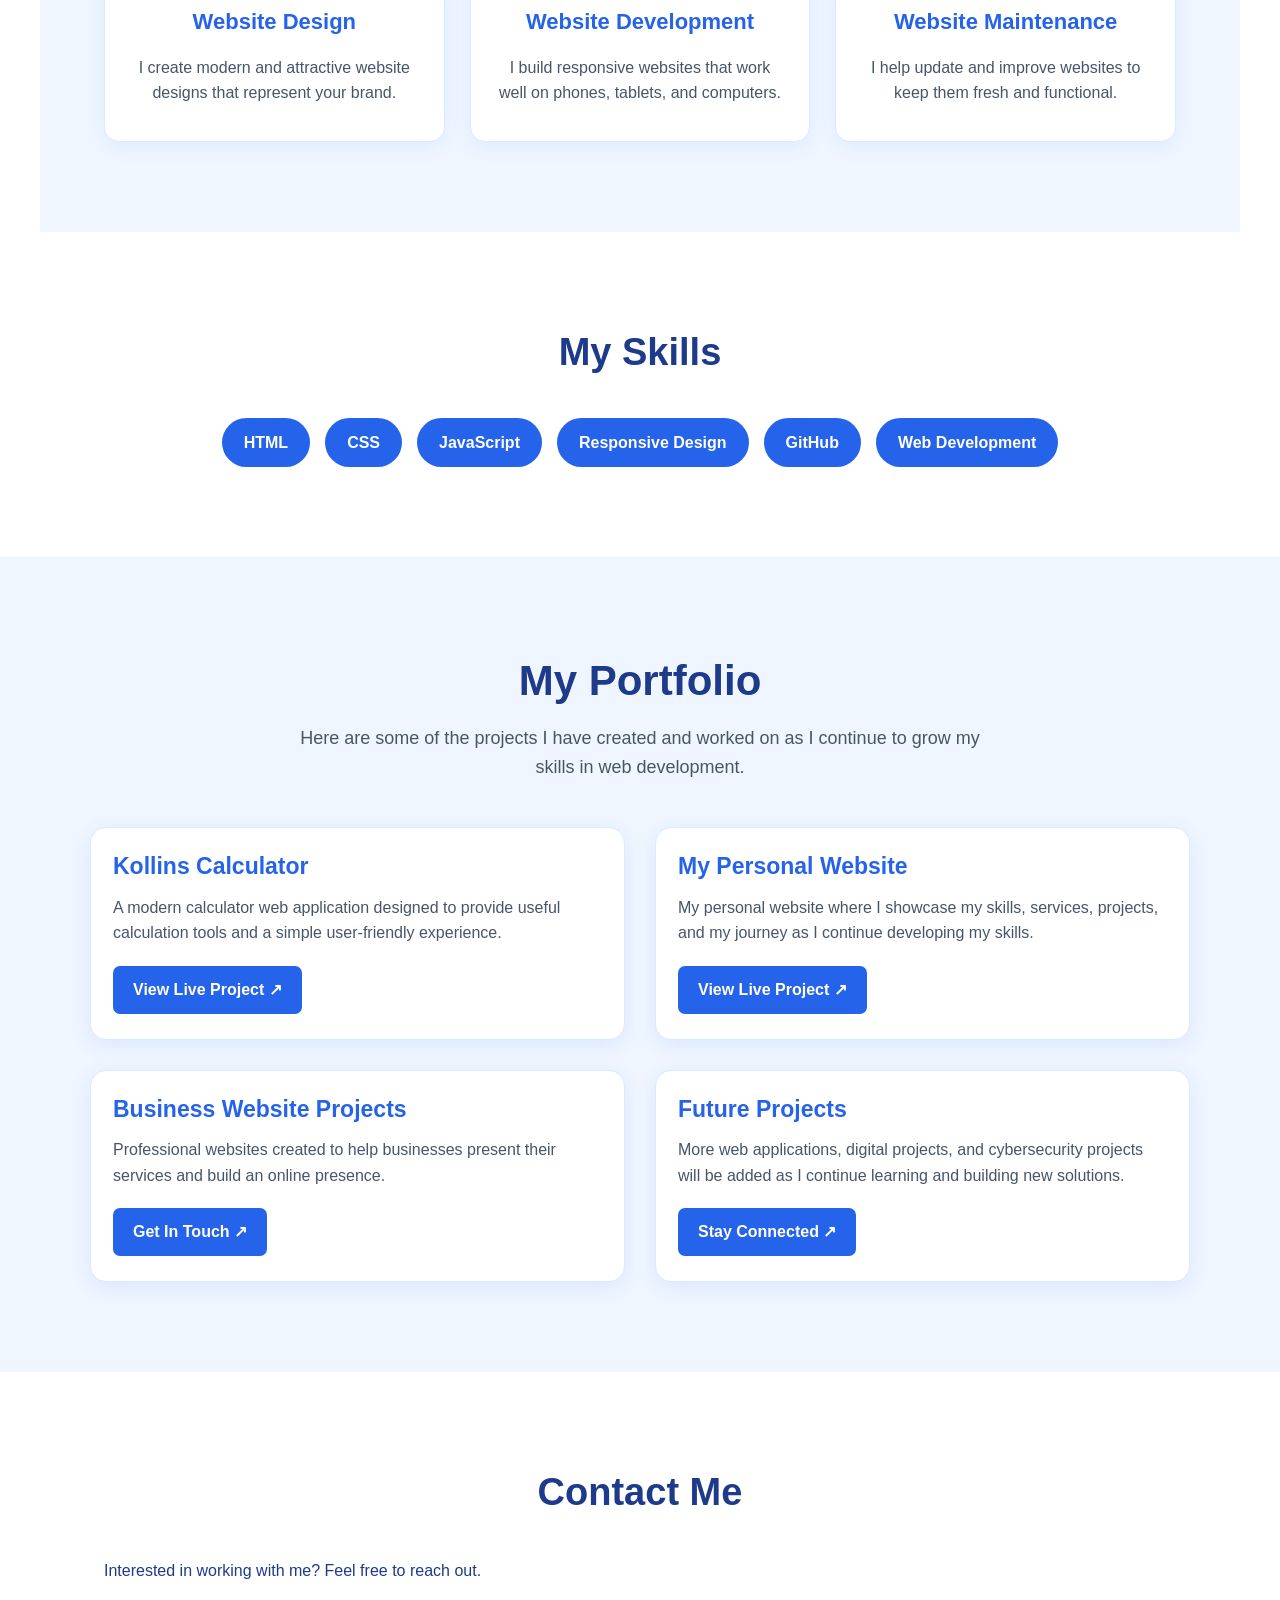
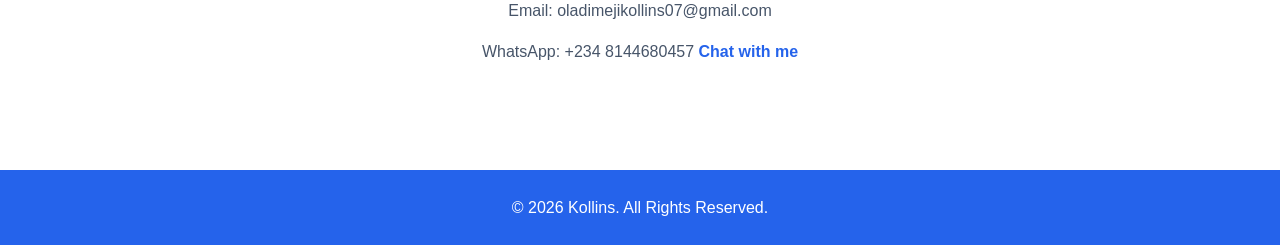
==== commit 6fbff167: "Update index.html" ====
--- a/index.html
+++ b/index.html
@@ -1,14 +1,20 @@
 <!DOCTYPE html>
 <html lang="en">
+
 <head>
   <meta charset="UTF-8">
-  <meta name="viewport" content="width=device-width, initial-scale=1.0">
+
+  <meta
+    name="viewport"
+    content="width=device-width, initial-scale=1.0"
+  >
 
   <title>Kollins | Web Developer</title>
 
   <link rel="stylesheet" href="style.css">
 </head>
 
+
 <body>
 
   <!-- =========================
@@ -16,33 +22,80 @@
   ========================== -->
 
   <nav>
+
     <div class="nav-container">
 
       <h1>Kollins</h1>
 
       <!-- Mobile Menu Button -->
-      <button id="menu-toggle" aria-label="Open menu">
+
+      <button
+        id="menu-toggle"
+        aria-label="Open menu"
+      >
         ☰
       </button>
 
-      <ul class="nav-links" id="nav-links">
-        <li><a href="#home">Home</a></li>
-        <li><a href="#about">About Me</a></li>
-        <li><a href="#services">Services</a></li>
-        <li><a href="#skills">Skills</a></li>
-        <li><a href="#portfolio">Portfolio</a></li>
-        <li><a href="#contact">Contact</a></li>
+
+      <ul
+        class="nav-links"
+        id="nav-links"
+      >
+
+        <li>
+          <a href="#home">
+            Home
+          </a>
+        </li>
+
+        <li>
+          <a href="#about">
+            About Me
+          </a>
+        </li>
+
+        <li>
+          <a href="#services">
+            Services
+          </a>
+        </li>
+
+        <li>
+          <a href="#skills">
+            Skills
+          </a>
+        </li>
+
+        <li>
+          <a href="#portfolio">
+            Portfolio
+          </a>
+        </li>
+
+        <li>
+          <a href="#contact">
+            Contact
+          </a>
+        </li>
+
       </ul>
 
+
       <!-- Dark / Light Mode -->
-      <button id="theme-toggle" aria-label="Toggle dark mode">
+
+      <button
+        id="theme-toggle"
+        aria-label="Toggle dark mode"
+      >
         🌙
       </button>
 
     </div>
+
   </nav>
 
 
+
   <!-- =========================
        HOME
   ========================== -->
@@ -51,26 +104,45 @@
 
     <div class="hero">
 
-      <h2>Hi, I'm Kollins 👋</h2>
+      <h2>
+        Hi, I'm Kollins 👋
+      </h2>
+
 
       <h3>
+
         I'm a
+
         <span id="typing-text"></span>
+
       </h3>
 
+
       <p>
-        I create modern, responsive, and user-friendly websites
-        and web applications that help individuals and businesses
-        build their online presence.
+
+        I create modern, responsive,
+        and user-friendly websites
+        and web applications that help
+        individuals and businesses build
+        their online presence.
+
       </p>
 
+
       <div class="hero-buttons">
 
-        <a href="#portfolio" class="cta-button">
+        <a
+          href="#portfolio"
+          class="cta-button"
+        >
           View My Work
         </a>
 
-        <a href="#contact" class="secondary-button">
+
+        <a
+          href="#contact"
+          class="secondary-button"
+        >
           Contact Me
         </a>
 
@@ -81,121 +153,192 @@
   </section>
 
 
+
   <!-- =========================
        ABOUT ME
   ========================== -->
 
   <section id="about">
 
-    <h2>About Me</h2>
+    <h2>
+      About Me
+    </h2>
+
 
     <p>
-      Hi, I'm Oladimeji Ibrahim Collins, a Computer Science student
-      with a passion for web development. I started exploring coding
-      when I was in junior school, and since then, I've been dedicated
-      to mastering web technologies.
+
+      Hi, I'm Oladimeji Ibrahim Collins,
+      a Computer Science student with
+      a passion for web development.
+
+      I started exploring coding when
+      I was in junior school, and since
+      then, I've been dedicated to
+      mastering web technologies.
+
     </p>
 
+
     <p>
-      My journey has been fueled by curiosity, and I'm constantly
-      learning and improving my skills in web design and development.
-      I aspire to create impactful digital experiences that help
-      businesses grow and individuals thrive.
+
+      My journey has been fueled by
+      curiosity, and I'm constantly
+      learning and improving my skills
+      in web design and development.
+
+      I aspire to create impactful
+      digital experiences that help
+      businesses grow and individuals
+      thrive.
+
     </p>
 
   </section>
 
 
+
   <!-- =========================
        SERVICES
   ========================== -->
 
   <section id="services">
 
-    <h2>My Services</h2>
+    <h2>
+      My Services
+    </h2>
+
 
     <div class="service-list">
 
+
+      <!-- Website Design -->
+
       <div class="service-item">
 
-        <h3>Website Design</h3>
-
-        <p>
-          I create modern and attractive website designs
-          that represent your brand.
-        </p>
-
-      </div>
-
+        <h3>
+          Website Design
+        </h3>
+
+        <p>
+
+          I create modern and attractive
+          website designs that represent
+          your brand.
+
+        </p>
+
+      </div>
+
+
+
+      <!-- Website Development -->
 
       <div class="service-item">
 
-        <h3>Website Development</h3>
-
-        <p>
-          I build responsive websites that work well
-          on phones, tablets, and computers.
-        </p>
-
-      </div>
-
+        <h3>
+          Website Development
+        </h3>
+
+        <p>
+
+          I build responsive websites
+          that work well on phones,
+          tablets, and computers.
+
+        </p>
+
+      </div>
+
+
+
+      <!-- Website Maintenance -->
 
       <div class="service-item">
 
-        <h3>Website Maintenance</h3>
-
-        <p>
-          I help update and improve websites to keep
-          them fresh and functional.
-        </p>
-
-      </div>
+        <h3>
+          Website Maintenance
+        </h3>
+
+        <p>
+
+          I help update and improve
+          websites to keep them fresh
+          and functional.
+
+        </p>
+
+      </div>
+
 
     </div>
 
   </section>
 
 
+
   <!-- =========================
        SKILLS
   ========================== -->
 
   <section id="skills">
 
-    <h2>My Skills</h2>
+    <h2>
+      My Skills
+    </h2>
+
 
     <ul class="skills-list">
 
-      <li>HTML</li>
-
-      <li>CSS</li>
-
-      <li>JavaScript</li>
-
-      <li>Responsive Design</li>
-
-      <li>GitHub</li>
-
-      <li>Web Development</li>
+      <li>
+        HTML
+      </li>
+
+      <li>
+        CSS
+      </li>
+
+      <li>
+        JavaScript
+      </li>
+
+      <li>
+        Responsive Design
+      </li>
+
+      <li>
+        GitHub
+      </li>
+
+      <li>
+        Web Development
+      </li>
 
     </ul>
 
   </section>
 
 
+
   <!-- =========================
        PORTFOLIO
   ========================== -->
 
   <section id="portfolio">
 
-    <h2>My Portfolio</h2>
+    <h2>
+      My Portfolio
+    </h2>
+
 
     <p class="portfolio-intro">
-      Here are some of the projects I have created
-      and worked on as I continue to grow my skills
+
+      Here are some of the projects
+      I have created and worked on
+      as I continue to grow my skills
       in web development.
+
     </p>
+
 
 
     <div class="project-list">
@@ -207,29 +350,33 @@
 
       <div class="project-item">
 
-        <img
-          src="calculator-screenshot.png"
-          alt="Kollins Calculator"
-          class="project-image"
-        >
-
-        <h3>Kollins Calculator</h3>
-
-        <p>
-          A modern calculator web application designed
-          to provide useful calculation tools and a simple
-          user-friendly experience.
-        </p>
+        <h3>
+          Kollins Calculator
+        </h3>
+
+
+        <p>
+
+          A modern calculator web
+          application designed to provide
+          useful calculation tools and a
+          simple user-friendly experience.
+
+        </p>
+
 
         <a
           href="https://calculator-app-rust-ten.vercel.app/"
           target="_blank"
           rel="noopener noreferrer"
         >
+
           View Live Project ↗
-        </a>
-
-      </div>
+
+        </a>
+
+      </div>
+
 
 
       <!-- =========================
@@ -238,55 +385,64 @@
 
       <div class="project-item">
 
-        <img
-          src="personal-website-screenshot.png"
-          alt="Kollins Personal Website"
-          class="project-image"
-        >
-
-        <h3>My Personal Website</h3>
-
-        <p>
-          My personal website where I showcase my skills,
-          services, projects, and my journey as I continue
-          developing my skills.
-        </p>
+        <h3>
+          My Personal Website
+        </h3>
+
+
+        <p>
+
+          My personal website where I
+          showcase my skills, services,
+          projects, and my journey as I
+          continue developing my skills.
+
+        </p>
+
 
         <a
           href="https://kollins451.github.io/My-first-website-/"
           target="_blank"
           rel="noopener noreferrer"
         >
+
           View Live Project ↗
-        </a>
-
-      </div>
+
+        </a>
+
+      </div>
+
 
 
       <!-- =========================
-           BUSINESS WEBSITES
+           BUSINESS WEBSITE PROJECTS
       ========================== -->
 
       <div class="project-item">
 
-        <img
-          src="business-website-screenshot.png"
-          alt="Business Website Project"
-          class="project-image"
-        >
-
-        <h3>Business Website Projects</h3>
-
-        <p>
-          Professional websites created to help businesses
-          present their services and build an online presence.
-        </p>
+        <h3>
+          Business Website Projects
+        </h3>
+
+
+        <p>
+
+          Professional websites created
+          to help businesses present their
+          services and build an online
+          presence.
+
+        </p>
+
 
         <a href="#contact">
+
           Get In Touch ↗
-        </a>
-
-      </div>
+
+        </a>
+
+      </div>
+
 
 
       <!-- =========================
@@ -295,22 +451,26 @@
 
       <div class="project-item">
 
-        <img
-          src="future-projects.jpg"
-          alt="Future Web Development and Cybersecurity Projects"
-          class="project-image"
-        >
-
-        <h3>Future Projects</h3>
-
-        <p>
-          More web applications, digital projects, and
-          cybersecurity projects will be added as I continue
-          learning and building new solutions.
-        </p>
+        <h3>
+          Future Projects
+        </h3>
+
+
+        <p>
+
+          More web applications, digital
+          projects, and cybersecurity
+          projects will be added as I
+          continue learning and building
+          new solutions.
+
+        </p>
+
 
         <a href="#contact">
+
           Stay Connected ↗
+
         </a>
 
       </div>
@@ -321,45 +481,64 @@
   </section>
 
 
+
   <!-- =========================
        CONTACT
   ========================== -->
 
   <section id="contact">
 
-    <h2>Contact Me</h2>
+    <h2>
+      Contact Me
+    </h2>
+
 
     <p>
+
       Interested in working with me?
       Feel free to reach out.
+
     </p>
 
+
     <ul class="contact-info">
 
-      <li>
+
+      <li>
+
         Email:
+
         oladimejikollins07@gmail.com
-      </li>
-
-      <li>
+
+      </li>
+
+
+      <li>
+
         WhatsApp:
+
         +234 8144680457
+
 
         <a
           href="https://wa.me/2348144680457"
           target="_blank"
           rel="noopener noreferrer"
         >
+
           Chat with me
-        </a>
-
-      </li>
+
+        </a>
+
+      </li>
+
 
     </ul>
 
   </section>
 
 
+
   <!-- =========================
        FOOTER
   ========================== -->
@@ -367,17 +546,23 @@
   <footer>
 
     <p>
-      ©️ 2026 Kollins. All Rights Reserved.
+
+      ©️ 2026 Kollins.
+      All Rights Reserved.
+
     </p>
 
   </footer>
 
 
+
   <!-- =========================
        JAVASCRIPT
   ========================== -->
 
   <script src="script.js"></script>
 
+
 </body>
+
 </html>
--- a/style.css
+++ b/style.css
@@ -12,8 +12,9 @@
 body {
   font-family: Arial, sans-serif;
   line-height: 1.6;
-  background: #f5f7fb;
-  color: #222;
+  background: #ffffff;
+  color: #1e3a8a;
+  transition: background 0.3s ease, color 0.3s ease;
 }
 
 
@@ -25,9 +26,9 @@
   position: sticky;
   top: 0;
   z-index: 1000;
-  background: #111827;
-  padding: 15px 5%;
-  box-shadow: 0 2px 10px rgba(0, 0, 0, 0.15);
+  background: #2563eb;
+  padding: 18px 5%;
+  box-shadow: 0 2px 10px rgba(37, 99, 235, 0.25);
 }
 
 .nav-container {
@@ -40,24 +41,24 @@
 
 .nav-container h1 {
   color: #ffffff;
-  font-size: 28px;
+  font-size: 30px;
 }
 
 .nav-links {
   display: flex;
   list-style: none;
-  gap: 25px;
+  gap: 28px;
 }
 
 .nav-links a {
   color: #ffffff;
   text-decoration: none;
   font-weight: bold;
-  transition: 0.3s;
+  transition: 0.3s ease;
 }
 
 .nav-links a:hover {
-  color: #60a5fa;
+  color: #dbeafe;
 }
 
 
@@ -69,7 +70,7 @@
   display: none;
   border: none;
   background: transparent;
-  color: white;
+  color: #ffffff;
   font-size: 28px;
   cursor: pointer;
 }
@@ -82,11 +83,11 @@
 #theme-toggle {
   border: none;
   background: transparent;
-  color: white;
+  color: #ffffff;
   font-size: 24px;
   cursor: pointer;
-  padding: 8px;
-  transition: transform 0.3s ease;
+  padding: 5px;
+  transition: 0.3s ease;
 }
 
 #theme-toggle:hover {
@@ -95,20 +96,20 @@
 
 
 /* =========================
-   SECTIONS
+   GENERAL SECTIONS
 ========================= */
 
 section {
-  padding: 90px 5%;
   max-width: 1200px;
   margin: auto;
+  padding: 90px 5%;
 }
 
 section h2 {
   text-align: center;
-  font-size: 36px;
-  margin-bottom: 40px;
-  color: #111827;
+  font-size: 38px;
+  color: #1e3a8a;
+  margin-bottom: 35px;
 }
 
 
@@ -117,12 +118,18 @@
 ========================= */
 
 #home {
+  max-width: none;
   min-height: 90vh;
   display: flex;
   align-items: center;
   justify-content: center;
   text-align: center;
-  background: linear-gradient(135deg, #dbeafe, #f5f7fb);
+
+  background: linear-gradient(
+    135deg,
+    #dbeafe,
+    #ffffff
+  );
 }
 
 .hero {
@@ -130,21 +137,21 @@
 }
 
 .hero h2 {
-  font-size: 50px;
-  margin-bottom: 20px;
-  color: #111827;
+  font-size: 52px;
+  color: #1e3a8a;
+  margin-bottom: 15px;
 }
 
 .hero h3 {
   font-size: 28px;
+  color: #2563eb;
   margin-bottom: 20px;
-  color: #2563eb;
 }
 
 .hero p {
-  font-size: 20px;
+  font-size: 19px;
+  color: #475569;
   margin-bottom: 30px;
-  color: #4b5563;
 }
 
 .hero-buttons {
@@ -162,16 +169,16 @@
 .cta-button,
 .secondary-button {
   display: inline-block;
-  padding: 14px 30px;
+  padding: 13px 28px;
   border-radius: 8px;
   font-weight: bold;
   text-decoration: none;
-  transition: 0.3s;
+  transition: 0.3s ease;
 }
 
 .cta-button {
   background: #2563eb;
-  color: white;
+  color: #ffffff;
 }
 
 .cta-button:hover {
@@ -180,21 +187,42 @@
 }
 
 .secondary-button {
-  background: transparent;
+  background: #ffffff;
   color: #2563eb;
   border: 2px solid #2563eb;
 }
 
 .secondary-button:hover {
   background: #2563eb;
-  color: white;
+  color: #ffffff;
   transform: translateY(-3px);
 }
 
 
 /* =========================
+   ABOUT
+========================= */
+
+#about {
+  background: #ffffff;
+}
+
+#about p {
+  max-width: 800px;
+  margin: 0 auto 20px;
+  text-align: center;
+  color: #475569;
+  font-size: 18px;
+}
+
+
+/* =========================
    SERVICES
 ========================= */
+
+#services {
+  background: #eff6ff;
+}
 
 .service-list {
   display: grid;
@@ -203,27 +231,38 @@
 }
 
 .service-item {
-  background: white;
-  padding: 30px;
-  border-radius: 12px;
+  background: #ffffff;
+  padding: 35px 25px;
+  border-radius: 15px;
   text-align: center;
-  box-shadow: 0 5px 20px rgba(0, 0, 0, 0.08);
-  transition: 0.3s;
+  border: 1px solid #dbeafe;
+  box-shadow: 0 5px 20px rgba(37, 99, 235, 0.08);
+  transition: 0.3s ease;
 }
 
 .service-item:hover {
   transform: translateY(-8px);
+  box-shadow: 0 12px 30px rgba(37, 99, 235, 0.15);
 }
 
 .service-item h3 {
+  color: #2563eb;
   margin-bottom: 15px;
-  color: #2563eb;
+  font-size: 22px;
+}
+
+.service-item p {
+  color: #475569;
 }
 
 
 /* =========================
    SKILLS
 ========================= */
+
+#skills {
+  background: #ffffff;
+}
 
 .skills-list {
   display: flex;
@@ -234,77 +273,121 @@
 }
 
 .skills-list li {
-  background: #111827;
-  color: white;
-  padding: 12px 20px;
+  background: #2563eb;
+  color: #ffffff;
+  padding: 12px 22px;
   border-radius: 30px;
-  transition: 0.3s;
+  font-weight: bold;
+  transition: 0.3s ease;
 }
 
 .skills-list li:hover {
-  background: #2563eb;
+  background: #1d4ed8;
   transform: scale(1.05);
 }
 
 
 /* =========================
-   PORTFOLIO
+   PORTFOLIO SECTION
 ========================= */
 
 #portfolio {
-  background: #eef2ff;
+  max-width: none;
+  background: #eff6ff;
+}
+
+#portfolio h2 {
+  font-size: 42px;
+  color: #1e3a8a;
+  margin-bottom: 10px;
 }
 
 .portfolio-intro {
   max-width: 700px;
-  margin: -20px auto 40px;
+  margin: 0 auto 45px;
   text-align: center;
-  color: #4b5563;
+  color: #475569;
   font-size: 18px;
 }
 
+
+/* =========================
+   PROJECT GRID
+========================= */
+
 .project-list {
+  max-width: 1100px;
+  margin: auto;
   display: grid;
   grid-template-columns: repeat(2, 1fr);
   gap: 30px;
 }
 
+
+/* =========================
+   PROJECT CARDS
+========================= */
+
 .project-item {
-  background: white;
-  padding: 35px;
+  background: #ffffff;
   border-radius: 16px;
-  box-shadow: 0 5px 20px rgba(0, 0, 0, 0.08);
-  transition: 0.3s;
-  border: 1px solid transparent;
+  overflow: hidden;
+  border: 1px solid #dbeafe;
+  box-shadow: 0 5px 20px rgba(37, 99, 235, 0.10);
+  transition: 0.3s ease;
+  padding-bottom: 25px;
 }
 
 .project-item:hover {
   transform: translateY(-8px);
   border-color: #2563eb;
-  box-shadow: 0 10px 30px rgba(37, 99, 235, 0.15);
-}
+  box-shadow: 0 12px 30px rgba(37, 99, 235, 0.20);
+}
+
+
+/* =========================
+   PROJECT IMAGES
+========================= */
+
+.project-image {
+  width: 100%;
+  height: 240px;
+  object-fit: cover;
+  display: block;
+}
+
+
+/* =========================
+   PROJECT TEXT
+========================= */
 
 .project-item h3 {
-  margin-bottom: 15px;
   color: #2563eb;
   font-size: 23px;
+  margin: 20px 22px 10px;
 }
 
 .project-item p {
-  color: #4b5563;
-  margin-bottom: 15px;
-}
+  color: #475569;
+  font-size: 16px;
+  margin: 0 22px 15px;
+}
+
+
+/* =========================
+   PROJECT BUTTON
+========================= */
 
 .project-item a {
   display: inline-block;
-  margin-top: 10px;
-  padding: 10px 20px;
+  margin: 5px 22px 0;
+  padding: 11px 20px;
   background: #2563eb;
-  color: white;
+  color: #ffffff;
+  text-decoration: none;
   border-radius: 7px;
   font-weight: bold;
-  text-decoration: none;
-  transition: 0.3s;
+  transition: 0.3s ease;
 }
 
 .project-item a:hover {
@@ -317,6 +400,10 @@
    CONTACT
 ========================= */
 
+#contact {
+  background: #ffffff;
+}
+
 .contact-info {
   list-style: none;
   text-align: center;
@@ -324,6 +411,7 @@
 
 .contact-info li {
   margin: 15px 0;
+  color: #475569;
 }
 
 .contact-info a {
@@ -332,14 +420,18 @@
   font-weight: bold;
 }
 
+.contact-info a:hover {
+  text-decoration: underline;
+}
+
 
 /* =========================
    FOOTER
 ========================= */
 
 footer {
-  background: #111827;
-  color: white;
+  background: #2563eb;
+  color: #ffffff;
   text-align: center;
   padding: 25px;
 }
@@ -350,30 +442,41 @@
 ========================= */
 
 body.dark-mode {
-  background: #111827;
-  color: #f9fafb;
+  background: #0f172a;
+  color: #f8fafc;
 }
 
 body.dark-mode section h2 {
-  color: #f9fafb;
+  color: #ffffff;
 }
 
 body.dark-mode #home {
-  background: #111827;
+  background: #0f172a;
 }
 
 body.dark-mode .hero h2 {
-  color: #f9fafb;
+  color: #ffffff;
 }
 
 body.dark-mode .hero p {
-  color: #d1d5db;
+  color: #cbd5e1;
+}
+
+body.dark-mode #about,
+body.dark-mode #skills,
+body.dark-mode #contact {
+  background: #0f172a;
+}
+
+body.dark-mode #services,
+body.dark-mode #portfolio {
+  background: #172554;
 }
 
 body.dark-mode .service-item,
 body.dark-mode .project-item {
-  background: #1f2937;
-  color: #f9fafb;
+  background: #1e293b;
+  border-color: #1e40af;
 }
 
 body.dark-mode .service-item h3,
@@ -381,21 +484,23 @@
   color: #60a5fa;
 }
 
-body.dark-mode .project-item p {
-  color: #d1d5db;
-}
-
-body.dark-mode .project-item a,
-body.dark-mode .contact-info a {
-  color: #ffffff;
-}
-
-body.dark-mode #portfolio {
-  background: #0f172a;
-}
-
-body.dark-mode .portfolio-intro {
-  color: #d1d5db;
+body.dark-mode .service-item p,
+body.dark-mode .project-item p,
+body.dark-mode #about p,
+body.dark-mode .portfolio-intro,
+body.dark-mode .contact-info li {
+  color: #cbd5e1;
+}
+
+body.dark-mode .secondary-button {
+  background: transparent;
+  color: #60a5fa;
+  border-color: #60a5fa;
+}
+
+body.dark-mode .secondary-button:hover {
+  background: #2563eb;
+  color: #ffffff;
 }
 
 
@@ -404,6 +509,10 @@
 ========================= */
 
 @media (max-width: 768px) {
+
+  nav {
+    padding: 15px 5%;
+  }
 
   .nav-container {
     position: relative;
@@ -420,10 +529,10 @@
     top: 60px;
     left: 0;
     width: 100%;
-    background: #111827;
+    background: #2563eb;
     flex-direction: column;
-    text-align: center;
-    padding: 20px 0;
+    align-items: center;
+    padding: 25px 0;
     gap: 20px;
   }
 
@@ -432,7 +541,7 @@
   }
 
   #theme-toggle {
-    margin-left: 10px;
+    margin-left: 5px;
   }
 
   .hero h2 {
@@ -447,6 +556,18 @@
     font-size: 18px;
   }
 
+  section {
+    padding: 60px 5%;
+  }
+
+  section h2 {
+    font-size: 30px;
+  }
+
+  #portfolio h2 {
+    font-size: 32px;
+  }
+
   .service-list {
     grid-template-columns: 1fr;
   }
@@ -455,16 +576,8 @@
     grid-template-columns: 1fr;
   }
 
-  section {
-    padding: 60px 5%;
-  }
-
-  section h2 {
-    font-size: 30px;
-  }
-
-  .project-item {
-    padding: 25px;
+  .project-image {
+    height: 220px;
   }
 
   .hero-buttons {
@@ -476,486 +589,32 @@
   .secondary-button {
     width: 100%;
     max-width: 280px;
-  }
-
-}/* =========================
-   GENERAL STYLES
-========================= */
-
-* {
-  margin: 0;
-  padding: 0;
-  box-sizing: border-box;
-  scroll-behavior: smooth;
-}
-
-body {
-  font-family: Arial, sans-serif;
-  line-height: 1.6;
-  background: #f5f7fb;
-  color: #222;
-}
-
-
-/* =========================
-   NAVIGATION
-========================= */
-
-nav {
-  position: sticky;
-  top: 0;
-  z-index: 1000;
-  background: #111827;
-  padding: 15px 5%;
-  box-shadow: 0 2px 10px rgba(0, 0, 0, 0.15);
-}
-
-.nav-container {
-  max-width: 1200px;
-  margin: auto;
-  display: flex;
-  align-items: center;
-  justify-content: space-between;
-}
-
-.nav-container h1 {
-  color: #ffffff;
-  font-size: 28px;
-}
-
-.nav-links {
-  display: flex;
-  list-style: none;
-  gap: 25px;
-}
-
-.nav-links a {
-  color: #ffffff;
-  text-decoration: none;
-  font-weight: bold;
-  transition: 0.3s;
-}
-
-.nav-links a:hover {
-  color: #60a5fa;
-}
-
-
-/* =========================
-   MOBILE MENU BUTTON
-========================= */
-
-#menu-toggle {
-  display: none;
-  border: none;
-  background: transparent;
-  color: white;
-  font-size: 28px;
-  cursor: pointer;
-}
-
-
-/* =========================
-   DARK / LIGHT MODE BUTTON
-========================= */
-
-#theme-toggle {
-  border: none;
-  background: transparent;
-  color: white;
-  font-size: 24px;
-  cursor: pointer;
-  padding: 8px;
-  transition: transform 0.3s ease;
-}
-
-#theme-toggle:hover {
-  transform: rotate(20deg) scale(1.1);
-}
-
-
-/* =========================
-   SECTIONS
-========================= */
-
-section {
-  padding: 90px 5%;
-  max-width: 1200px;
-  margin: auto;
-}
-
-section h2 {
-  text-align: center;
-  font-size: 36px;
-  margin-bottom: 40px;
-  color: #111827;
-}
-
-
-/* =========================
-   HOME / HERO
-========================= */
-
-#home {
-  min-height: 90vh;
-  display: flex;
-  align-items: center;
-  justify-content: center;
-  text-align: center;
-  background: linear-gradient(135deg, #dbeafe, #f5f7fb);
-}
-
-.hero {
-  max-width: 800px;
-}
-
-.hero h2 {
-  font-size: 50px;
-  margin-bottom: 20px;
-  color: #111827;
-}
-
-.hero h3 {
-  font-size: 28px;
-  margin-bottom: 20px;
-  color: #2563eb;
-}
-
-.hero p {
-  font-size: 20px;
-  margin-bottom: 30px;
-  color: #4b5563;
-}
-
-.hero-buttons {
-  display: flex;
-  justify-content: center;
-  gap: 15px;
-  flex-wrap: wrap;
-}
-
-
-/* =========================
-   BUTTONS
-========================= */
-
-.cta-button,
-.secondary-button {
-  display: inline-block;
-  padding: 14px 30px;
-  border-radius: 8px;
-  font-weight: bold;
-  text-decoration: none;
-  transition: 0.3s;
-}
-
-.cta-button {
-  background: #2563eb;
-  color: white;
-}
-
-.cta-button:hover {
-  background: #1d4ed8;
-  transform: translateY(-3px);
-}
-
-.secondary-button {
-  background: transparent;
-  color: #2563eb;
-  border: 2px solid #2563eb;
-}
-
-.secondary-button:hover {
-  background: #2563eb;
-  color: white;
-  transform: translateY(-3px);
-}
-
-
-/* =========================
-   SERVICES
-========================= */
-
-.service-list {
-  display: grid;
-  grid-template-columns: repeat(3, 1fr);
-  gap: 25px;
-}
-
-.service-item {
-  background: white;
-  padding: 30px;
-  border-radius: 12px;
-  text-align: center;
-  box-shadow: 0 5px 20px rgba(0, 0, 0, 0.08);
-  transition: 0.3s;
-}
-
-.service-item:hover {
-  transform: translateY(-8px);
-}
-
-.service-item h3 {
-  margin-bottom: 15px;
-  color: #2563eb;
-}
-
-
-/* =========================
-   SKILLS
-========================= */
-
-.skills-list {
-  display: flex;
-  flex-wrap: wrap;
-  justify-content: center;
-  gap: 15px;
-  list-style: none;
-}
-
-.skills-list li {
-  background: #111827;
-  color: white;
-  padding: 12px 20px;
-  border-radius: 30px;
-  transition: 0.3s;
-}
-
-.skills-list li:hover {
-  background: #2563eb;
-  transform: scale(1.05);
-}
-
-
-/* =========================
-   PORTFOLIO
-========================= */
-
-#portfolio {
-  background: #eef2ff;
-}
-
-.portfolio-intro {
-  max-width: 700px;
-  margin: -20px auto 40px;
-  text-align: center;
-  color: #4b5563;
-  font-size: 18px;
-}
-
-.project-list {
-  display: grid;
-  grid-template-columns: repeat(2, 1fr);
-  gap: 30px;
-}
-
-.project-item {
-  background: white;
-  padding: 35px;
-  border-radius: 16px;
-  box-shadow: 0 5px 20px rgba(0, 0, 0, 0.08);
-  transition: 0.3s;
-  border: 1px solid transparent;
-}
-
-.project-item:hover {
-  transform: translateY(-8px);
-  border-color: #2563eb;
-  box-shadow: 0 10px 30px rgba(37, 99, 235, 0.15);
-}
-
-.project-item h3 {
-  margin-bottom: 15px;
-  color: #2563eb;
-  font-size: 23px;
-}
-
-.project-item p {
-  color: #4b5563;
-  margin-bottom: 15px;
-}
-
-.project-item a {
-  display: inline-block;
-  margin-top: 10px;
-  padding: 10px 20px;
-  background: #2563eb;
-  color: white;
-  border-radius: 7px;
-  font-weight: bold;
-  text-decoration: none;
-  transition: 0.3s;
-}
-
-.project-item a:hover {
-  background: #1d4ed8;
-  transform: translateY(-2px);
-}
-
-
-/* =========================
-   CONTACT
-========================= */
-
-.contact-info {
-  list-style: none;
-  text-align: center;
-}
-
-.contact-info li {
-  margin: 15px 0;
-}
-
-.contact-info a {
-  color: #2563eb;
-  text-decoration: none;
-  font-weight: bold;
-}
-
-
-/* =========================
-   FOOTER
-========================= */
-
-footer {
-  background: #111827;
-  color: white;
-  text-align: center;
-  padding: 25px;
-}
-
-
-/* =========================
-   DARK MODE
-========================= */
-
-body.dark-mode {
-  background: #111827;
-  color: #f9fafb;
-}
-
-body.dark-mode section h2 {
-  color: #f9fafb;
-}
-
-body.dark-mode #home {
-  background: #111827;
-}
-
-body.dark-mode .hero h2 {
-  color: #f9fafb;
-}
-
-body.dark-mode .hero p {
-  color: #d1d5db;
-}
-
-body.dark-mode .service-item,
-body.dark-mode .project-item {
-  background: #1f2937;
-  color: #f9fafb;
-}
-
-body.dark-mode .service-item h3,
-body.dark-mode .project-item h3 {
-  color: #60a5fa;
-}
-
-body.dark-mode .project-item p {
-  color: #d1d5db;
-}
-
-body.dark-mode .project-item a,
-body.dark-mode .contact-info a {
-  color: #ffffff;
-}
-
-body.dark-mode #portfolio {
-  background: #0f172a;
-}
-
-body.dark-mode .portfolio-intro {
-  color: #d1d5db;
-}
-
-
-/* =========================
-   MOBILE RESPONSIVENESS
-========================= */
-
-@media (max-width: 768px) {
-
-  .nav-container {
-    position: relative;
-    flex-direction: row;
-  }
-
-  #menu-toggle {
-    display: block;
-  }
-
-  .nav-links {
-    display: none;
-    position: absolute;
-    top: 60px;
-    left: 0;
-    width: 100%;
-    background: #111827;
-    flex-direction: column;
     text-align: center;
-    padding: 20px 0;
-    gap: 20px;
-  }
-
-  .nav-links.active {
-    display: flex;
-  }
-
-  #theme-toggle {
-    margin-left: 10px;
+  }
+
+}
+
+
+/* =========================
+   SMALL PHONES
+========================= */
+
+@media (max-width: 480px) {
+
+  .nav-container h1 {
+    font-size: 25px;
   }
 
   .hero h2 {
-    font-size: 38px;
-  }
-
-  .hero h3 {
-    font-size: 24px;
-  }
-
-  .hero p {
-    font-size: 18px;
-  }
-
-  .service-list {
-    grid-template-columns: 1fr;
-  }
-
-  .project-list {
-    grid-template-columns: 1fr;
-  }
-
-  section {
-    padding: 60px 5%;
-  }
-
-  section h2 {
-    font-size: 30px;
-  }
-
-  .project-item {
-    padding: 25px;
-  }
-
-  .hero-buttons {
-    flex-direction: column;
-    align-items: center;
-  }
-
-  .cta-button,
-  .secondary-button {
-    width: 100%;
-    max-width: 280px;
-  }
-
-}
+    font-size: 32px;
+  }
+
+  .project-image {
+    height: 190px;
+  }
+
+  .project-item h3 {
+    font-size: 20px;
+  }
+
+}
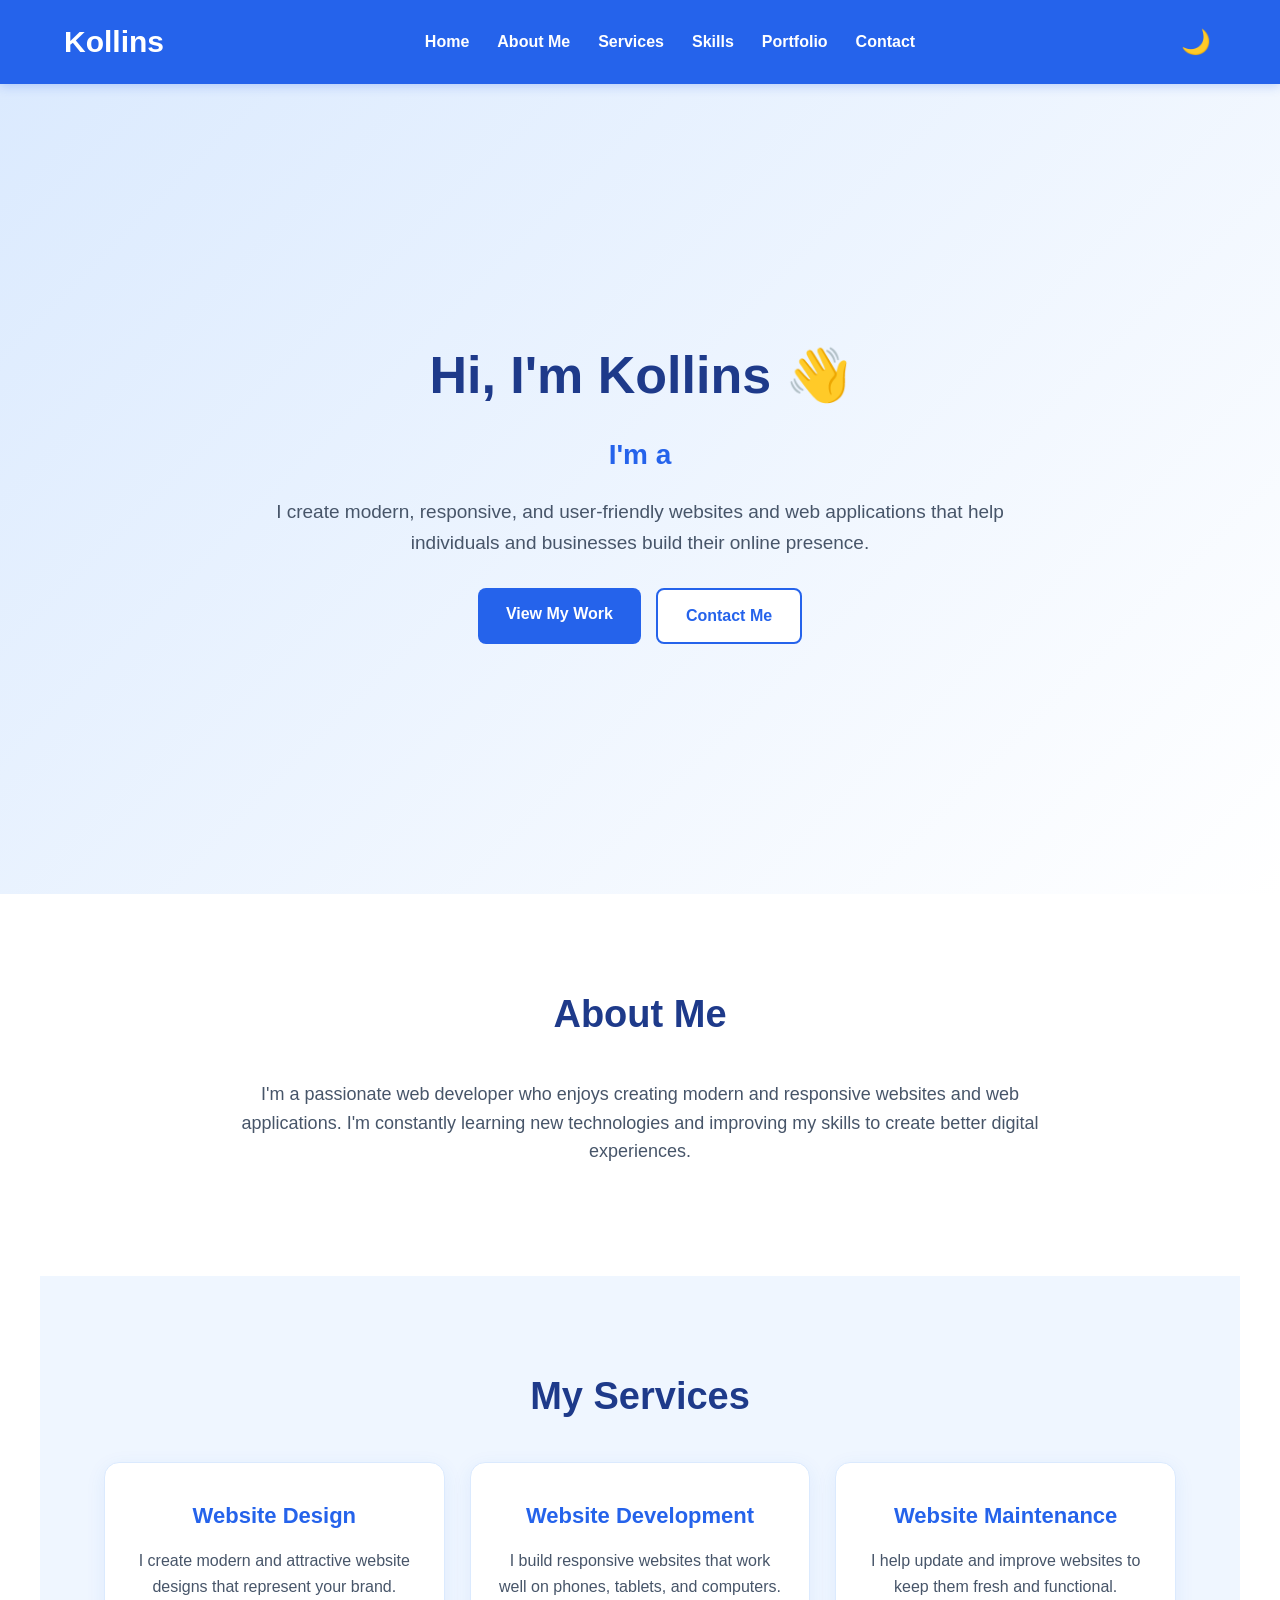
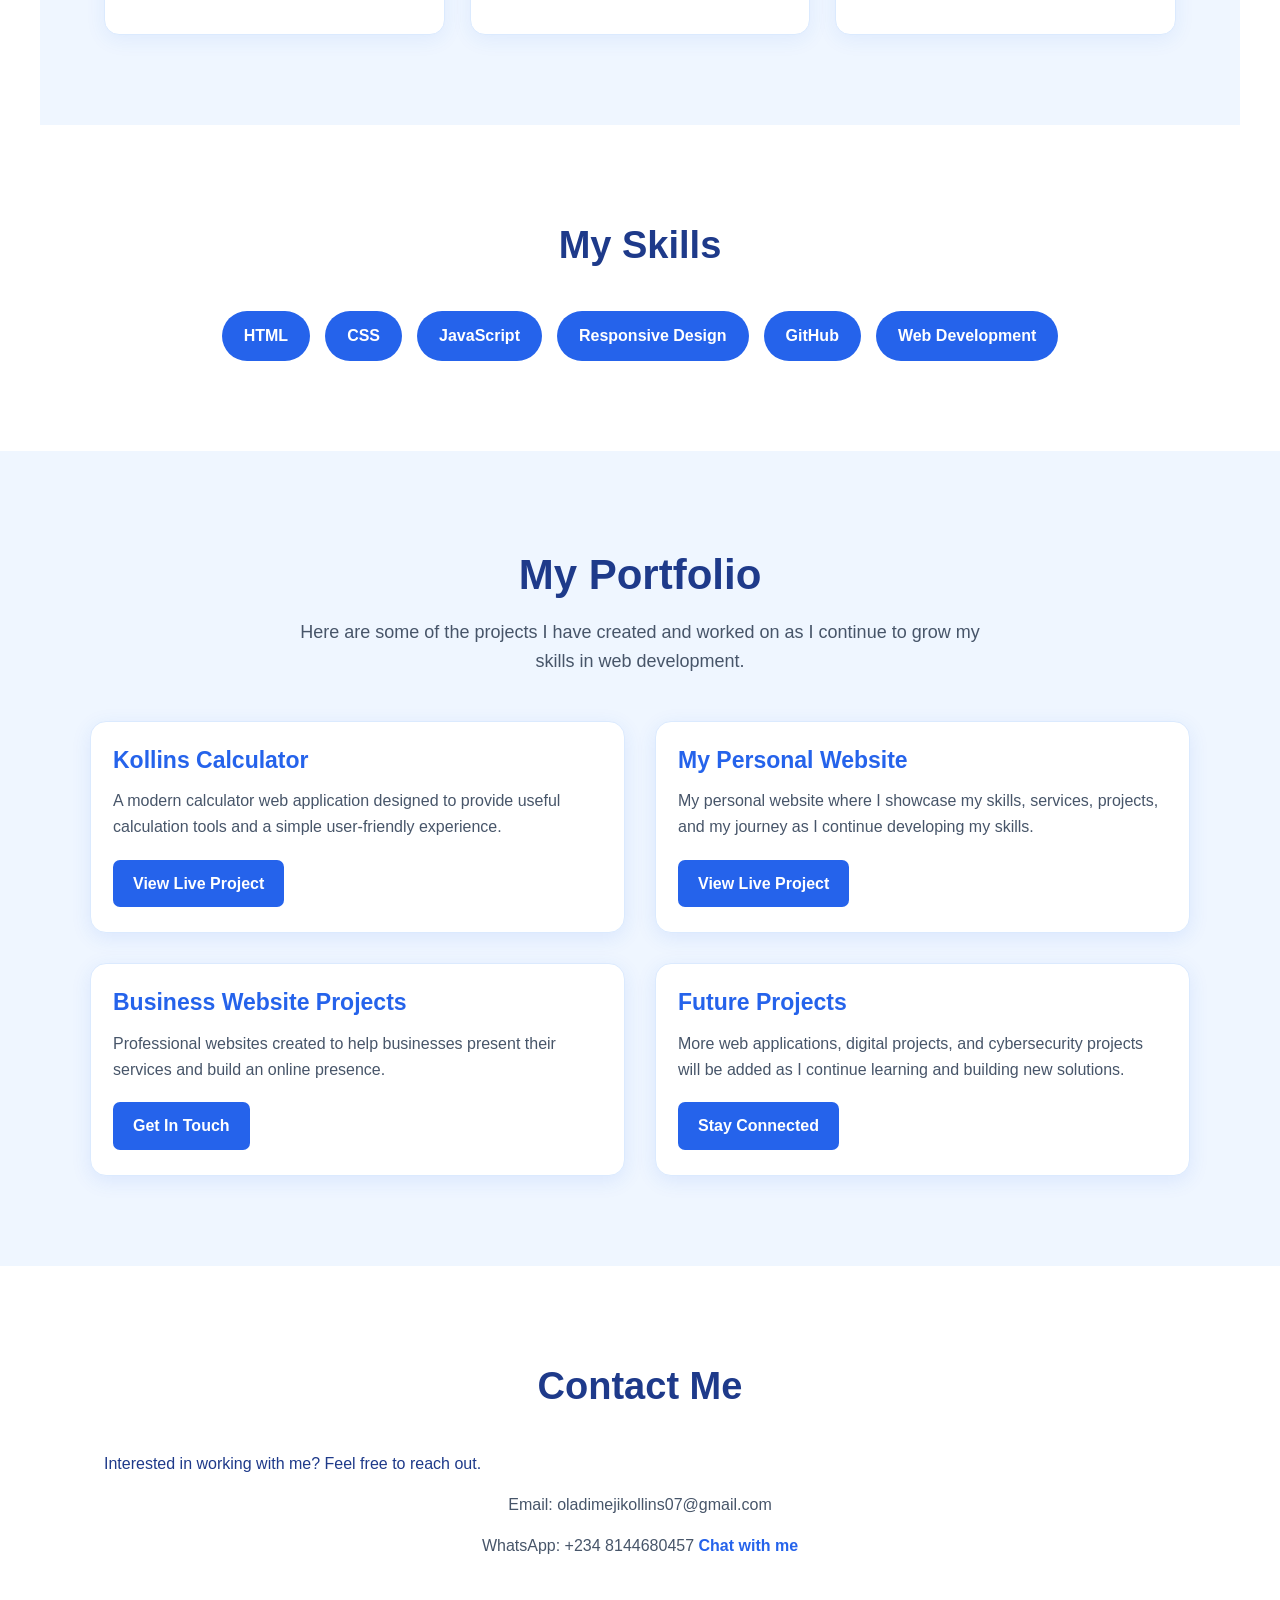
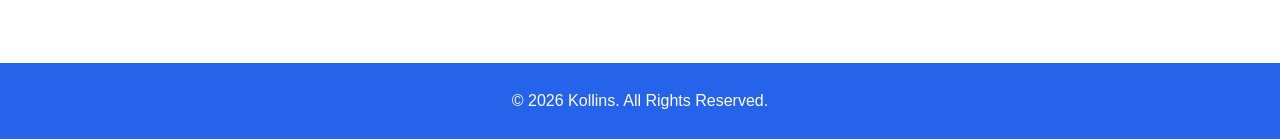
==== commit 91e3cf72: "Update index.html" ====
--- a/index.html
+++ b/index.html
@@ -1,20 +1,14 @@
 <!DOCTYPE html>
 <html lang="en">
-
 <head>
   <meta charset="UTF-8">
-
-  <meta
-    name="viewport"
-    content="width=device-width, initial-scale=1.0"
-  >
+  <meta name="viewport" content="width=device-width, initial-scale=1.0">
 
   <title>Kollins | Web Developer</title>
 
   <link rel="stylesheet" href="style.css">
 </head>
 
-
 <body>
 
   <!-- =========================
@@ -22,127 +16,61 @@
   ========================== -->
 
   <nav>
-
     <div class="nav-container">
 
       <h1>Kollins</h1>
 
       <!-- Mobile Menu Button -->
-
-      <button
-        id="menu-toggle"
-        aria-label="Open menu"
-      >
+      <button id="menu-toggle" aria-label="Open menu">
         ☰
       </button>
 
-
-      <ul
-        class="nav-links"
-        id="nav-links"
-      >
-
-        <li>
-          <a href="#home">
-            Home
-          </a>
-        </li>
-
-        <li>
-          <a href="#about">
-            About Me
-          </a>
-        </li>
-
-        <li>
-          <a href="#services">
-            Services
-          </a>
-        </li>
-
-        <li>
-          <a href="#skills">
-            Skills
-          </a>
-        </li>
-
-        <li>
-          <a href="#portfolio">
-            Portfolio
-          </a>
-        </li>
-
-        <li>
-          <a href="#contact">
-            Contact
-          </a>
-        </li>
-
+      <ul class="nav-links" id="nav-links">
+        <li><a href="#home">Home</a></li>
+        <li><a href="#about">About Me</a></li>
+        <li><a href="#services">Services</a></li>
+        <li><a href="#skills">Skills</a></li>
+        <li><a href="#portfolio">Portfolio</a></li>
+        <li><a href="#contact">Contact</a></li>
       </ul>
 
-
       <!-- Dark / Light Mode -->
-
-      <button
-        id="theme-toggle"
-        aria-label="Toggle dark mode"
-      >
+      <button id="theme-toggle" aria-label="Toggle dark mode">
         🌙
       </button>
 
     </div>
-
   </nav>
 
 
-
-  <!-- =========================
-       HOME
+  <!-- =========================
+       HOME SECTION
   ========================== -->
 
   <section id="home">
 
     <div class="hero">
 
-      <h2>
-        Hi, I'm Kollins 👋
-      </h2>
-
+      <h2>Hi, I'm Kollins 👋</h2>
 
       <h3>
-
         I'm a
-
         <span id="typing-text"></span>
-
       </h3>
 
-
       <p>
-
-        I create modern, responsive,
-        and user-friendly websites
-        and web applications that help
-        individuals and businesses build
-        their online presence.
-
+        I create modern, responsive, and user-friendly websites
+        and web applications that help individuals and businesses
+        build their online presence.
       </p>
 
-
       <div class="hero-buttons">
 
-        <a
-          href="#portfolio"
-          class="cta-button"
-        >
+        <a href="#portfolio" class="cta-button">
           View My Work
         </a>
 
-
-        <a
-          href="#contact"
-          class="secondary-button"
-        >
+        <a href="#contact" class="secondary-button">
           Contact Me
         </a>
 
@@ -153,324 +81,209 @@
   </section>
 
 
-
   <!-- =========================
        ABOUT ME
   ========================== -->
 
   <section id="about">
 
-    <h2>
-      About Me
-    </h2>
-
+    <h2>About Me</h2>
 
     <p>
-
-      Hi, I'm Oladimeji Ibrahim Collins,
-      a Computer Science student with
-      a passion for web development.
-
-      I started exploring coding when
-      I was in junior school, and since
-      then, I've been dedicated to
-      mastering web technologies.
-
+      I'm a passionate web developer who enjoys creating
+      modern and responsive websites and web applications.
+      I'm constantly learning new technologies and improving
+      my skills to create better digital experiences.
     </p>
 
-
-    <p>
-
-      My journey has been fueled by
-      curiosity, and I'm constantly
-      learning and improving my skills
-      in web design and development.
-
-      I aspire to create impactful
-      digital experiences that help
-      businesses grow and individuals
-      thrive.
-
+  </section>
+
+
+  <!-- =========================
+       SERVICES
+  ========================== -->
+
+  <section id="services">
+
+    <h2>My Services</h2>
+
+    <div class="service-list">
+
+      <div class="service-item">
+
+        <h3>Website Design</h3>
+
+        <p>
+          I create modern and attractive website designs
+          that represent your brand.
+        </p>
+
+      </div>
+
+
+      <div class="service-item">
+
+        <h3>Website Development</h3>
+
+        <p>
+          I build responsive websites that work well
+          on phones, tablets, and computers.
+        </p>
+
+      </div>
+
+
+      <div class="service-item">
+
+        <h3>Website Maintenance</h3>
+
+        <p>
+          I help update and improve websites to keep
+          them fresh and functional.
+        </p>
+
+      </div>
+
+    </div>
+
+  </section>
+
+
+  <!-- =========================
+       SKILLS
+  ========================== -->
+
+  <section id="skills">
+
+    <h2>My Skills</h2>
+
+    <ul class="skills-list">
+
+      <li>HTML</li>
+
+      <li>CSS</li>
+
+      <li>JavaScript</li>
+
+      <li>Responsive Design</li>
+
+      <li>GitHub</li>
+
+      <li>Web Development</li>
+
+    </ul>
+
+  </section>
+
+
+  <!-- =========================
+       PORTFOLIO
+  ========================== -->
+
+  <section id="portfolio">
+
+    <h2>My Portfolio</h2>
+
+    <p class="portfolio-intro">
+      Here are some of the projects I have created
+      and worked on as I continue to grow my skills
+      in web development.
     </p>
 
-  </section>
-
-
-
-  <!-- =========================
-       SERVICES
-  ========================== -->
-
-  <section id="services">
-
-    <h2>
-      My Services
-    </h2>
-
-
-    <div class="service-list">
-
-
-      <!-- Website Design -->
-
-      <div class="service-item">
-
-        <h3>
-          Website Design
-        </h3>
-
-        <p>
-
-          I create modern and attractive
-          website designs that represent
-          your brand.
-
-        </p>
-
-      </div>
-
-
-
-      <!-- Website Development -->
-
-      <div class="service-item">
-
-        <h3>
-          Website Development
-        </h3>
-
-        <p>
-
-          I build responsive websites
-          that work well on phones,
-          tablets, and computers.
-
-        </p>
-
-      </div>
-
-
-
-      <!-- Website Maintenance -->
-
-      <div class="service-item">
-
-        <h3>
-          Website Maintenance
-        </h3>
-
-        <p>
-
-          I help update and improve
-          websites to keep them fresh
-          and functional.
-
-        </p>
-
-      </div>
-
-
-    </div>
-
-  </section>
-
-
-
-  <!-- =========================
-       SKILLS
-  ========================== -->
-
-  <section id="skills">
-
-    <h2>
-      My Skills
-    </h2>
-
-
-    <ul class="skills-list">
-
-      <li>
-        HTML
-      </li>
-
-      <li>
-        CSS
-      </li>
-
-      <li>
-        JavaScript
-      </li>
-
-      <li>
-        Responsive Design
-      </li>
-
-      <li>
-        GitHub
-      </li>
-
-      <li>
-        Web Development
-      </li>
-
-    </ul>
-
-  </section>
-
-
-
-  <!-- =========================
-       PORTFOLIO
-  ========================== -->
-
-  <section id="portfolio">
-
-    <h2>
-      My Portfolio
-    </h2>
-
-
-    <p class="portfolio-intro">
-
-      Here are some of the projects
-      I have created and worked on
-      as I continue to grow my skills
-      in web development.
-
-    </p>
-
-
 
     <div class="project-list">
 
 
       <!-- =========================
-           KOLLINS CALCULATOR
+           PROJECT 1
       ========================== -->
 
       <div class="project-item">
 
-        <h3>
-          Kollins Calculator
-        </h3>
-
-
-        <p>
-
-          A modern calculator web
-          application designed to provide
-          useful calculation tools and a
-          simple user-friendly experience.
-
-        </p>
-
+        <h3>Kollins Calculator</h3>
+
+        <p>
+          A modern calculator web application designed
+          to provide useful calculation tools and a simple
+          user-friendly experience.
+        </p>
 
         <a
           href="https://calculator-app-rust-ten.vercel.app/"
           target="_blank"
           rel="noopener noreferrer"
         >
-
-          View Live Project ↗
-
-        </a>
-
-      </div>
-
+          View Live Project
+        </a>
+
+      </div>
 
 
       <!-- =========================
-           PERSONAL WEBSITE
+           PROJECT 2
       ========================== -->
 
       <div class="project-item">
 
-        <h3>
-          My Personal Website
-        </h3>
-
-
-        <p>
-
-          My personal website where I
-          showcase my skills, services,
-          projects, and my journey as I
-          continue developing my skills.
-
-        </p>
-
+        <h3>My Personal Website</h3>
+
+        <p>
+          My personal website where I showcase my skills,
+          services, projects, and my journey as I continue
+          developing my skills.
+        </p>
 
         <a
           href="https://kollins451.github.io/My-first-website-/"
           target="_blank"
           rel="noopener noreferrer"
         >
-
-          View Live Project ↗
-
-        </a>
-
-      </div>
-
+          View Live Project
+        </a>
+
+      </div>
 
 
       <!-- =========================
-           BUSINESS WEBSITE PROJECTS
+           PROJECT 3
       ========================== -->
 
       <div class="project-item">
 
-        <h3>
-          Business Website Projects
-        </h3>
-
-
-        <p>
-
-          Professional websites created
-          to help businesses present their
-          services and build an online
-          presence.
-
-        </p>
-
-
-        <a href="#contact">
-
-          Get In Touch ↗
-
-        </a>
-
-      </div>
-
+        <h3>Business Website Projects</h3>
+
+        <p>
+          Professional websites created to help businesses
+          present their services and build an online presence.
+        </p>
+
+        <a
+          href="#contact"
+        >
+          Get In Touch
+        </a>
+
+      </div>
 
 
       <!-- =========================
-           FUTURE PROJECTS
+           PROJECT 4
       ========================== -->
 
       <div class="project-item">
 
-        <h3>
-          Future Projects
-        </h3>
-
-
-        <p>
-
-          More web applications, digital
-          projects, and cybersecurity
-          projects will be added as I
-          continue learning and building
-          new solutions.
-
-        </p>
-
-
-        <a href="#contact">
-
-          Stay Connected ↗
-
+        <h3>Future Projects</h3>
+
+        <p>
+          More web applications, digital projects, and
+          cybersecurity projects will be added as I continue
+          learning and building new solutions.
+        </p>
+
+        <a
+          href="#contact"
+        >
+          Stay Connected
         </a>
 
       </div>
@@ -481,64 +294,43 @@
   </section>
 
 
-
   <!-- =========================
        CONTACT
   ========================== -->
 
   <section id="contact">
 
-    <h2>
-      Contact Me
-    </h2>
-
+    <h2>Contact Me</h2>
 
     <p>
-
       Interested in working with me?
       Feel free to reach out.
-
     </p>
 
-
     <ul class="contact-info">
 
-
       <li>
-
         Email:
-
         oladimejikollins07@gmail.com
-
       </li>
 
-
       <li>
-
         WhatsApp:
-
         +234 8144680457
 
-
-        <a
-          href="https://wa.me/2348144680457"
+        <a
+          href="#"
           target="_blank"
-          rel="noopener noreferrer"
-        >
-
+        >
           Chat with me
-
-        </a>
-
+        </a>
       </li>
 
-
     </ul>
 
   </section>
 
 
-
   <!-- =========================
        FOOTER
   ========================== -->
@@ -546,23 +338,11 @@
   <footer>
 
     <p>
-
-      ©️ 2026 Kollins.
-      All Rights Reserved.
-
+      ©️ 2026 Kollins. All Rights Reserved.
     </p>
 
   </footer>
 
 
-
-  <!-- =========================
-       JAVASCRIPT
-  ========================== -->
-
-  <script src="script.js"></script>
-
-
 </body>
-
 </html>
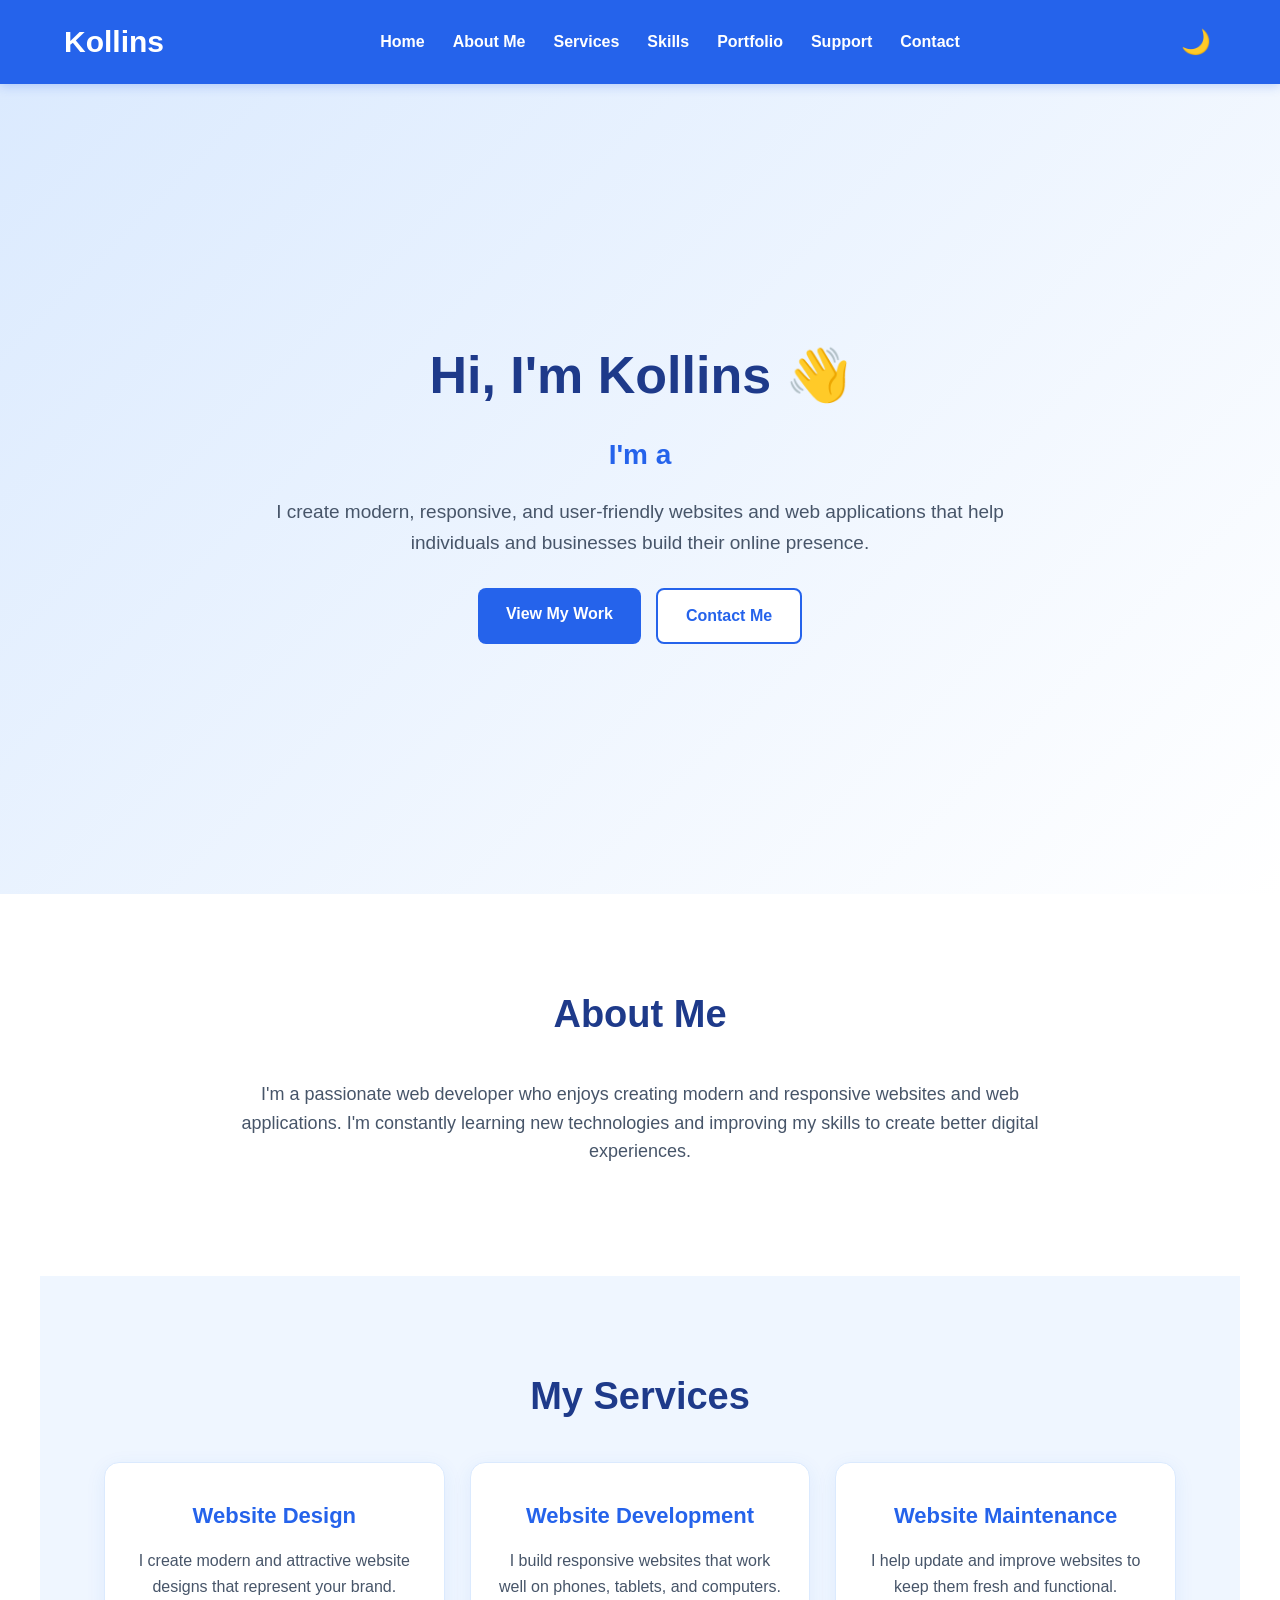
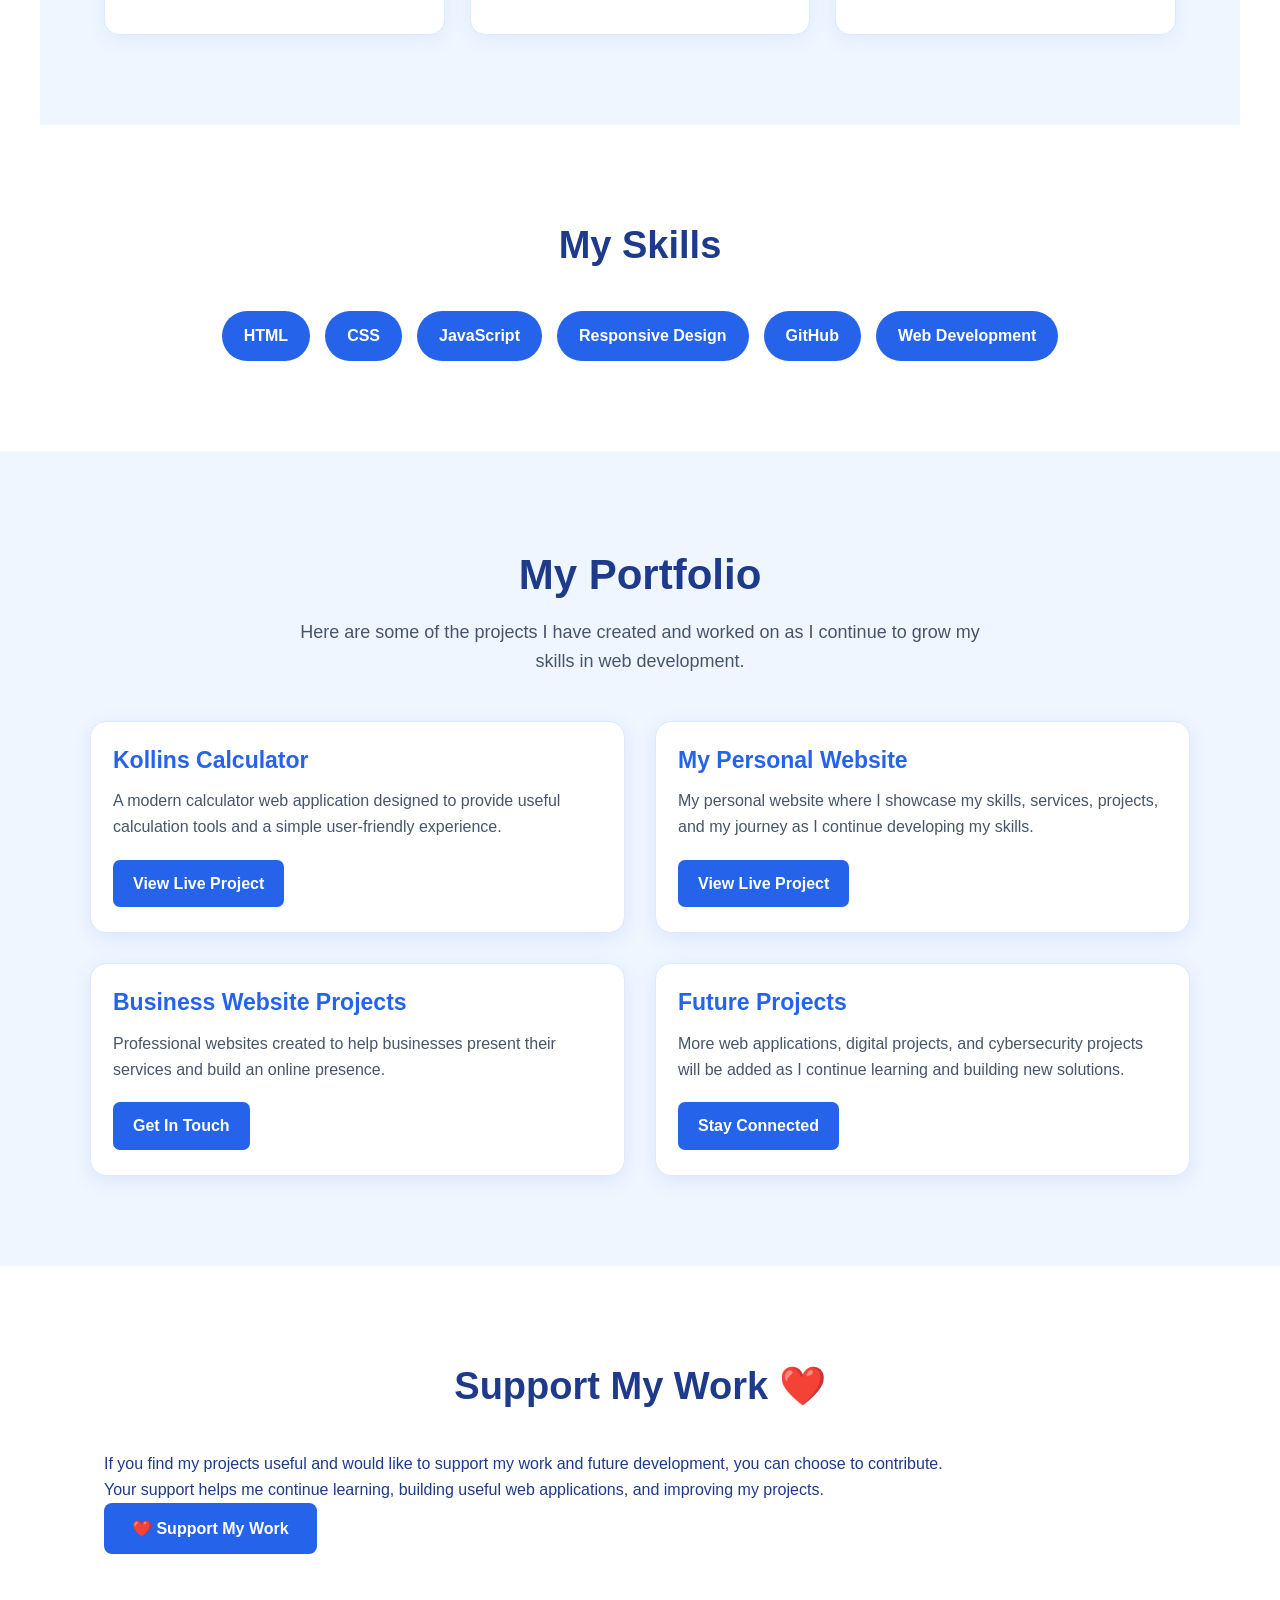
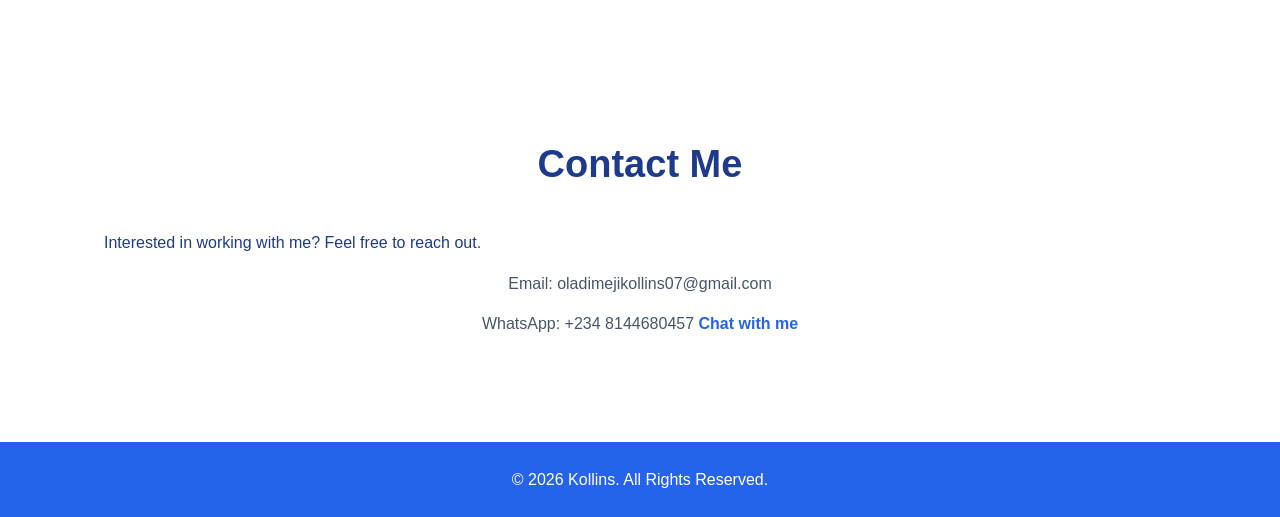
==== commit 870110ef: "Update index.html" ====
--- a/index.html
+++ b/index.html
@@ -31,6 +31,7 @@
         <li><a href="#services">Services</a></li>
         <li><a href="#skills">Skills</a></li>
         <li><a href="#portfolio">Portfolio</a></li>
+        <li><a href="#support">Support</a></li>
         <li><a href="#contact">Contact</a></li>
       </ul>
 
@@ -246,7 +247,7 @@
 
       <!-- =========================
            PROJECT 3
-      ========================== -->
+      ========================= -->
 
       <div class="project-item">
 
@@ -257,9 +258,7 @@
           present their services and build an online presence.
         </p>
 
-        <a
-          href="#contact"
-        >
+        <a href="#contact">
           Get In Touch
         </a>
 
@@ -268,7 +267,7 @@
 
       <!-- =========================
            PROJECT 4
-      ========================== -->
+      ========================= -->
 
       <div class="project-item">
 
@@ -280,9 +279,7 @@
           learning and building new solutions.
         </p>
 
-        <a
-          href="#contact"
-        >
+        <a href="#contact">
           Stay Connected
         </a>
 
@@ -290,6 +287,37 @@
 
 
     </div>
+
+  </section>
+
+
+  <!-- =========================
+       SUPPORT THE PROJECT
+  ========================== -->
+
+  <section id="support">
+
+    <h2>Support My Work ❤️</h2>
+
+    <p>
+      If you find my projects useful and would like to
+      support my work and future development, you can
+      choose to contribute.
+    </p>
+
+    <p>
+      Your support helps me continue learning, building
+      useful web applications, and improving my projects.
+    </p>
+
+    <!-- Replace "#" with your payment link later -->
+
+    <a
+      href="#"
+      class="cta-button"
+    >
+      ❤️ Support My Work
+    </a>
 
   </section>
 
@@ -344,5 +372,11 @@
   </footer>
 
 
+  <!-- =========================
+       JAVASCRIPT
+  ========================== -->
+
+  <script src="script.js"></script>
+
 </body>
 </html>
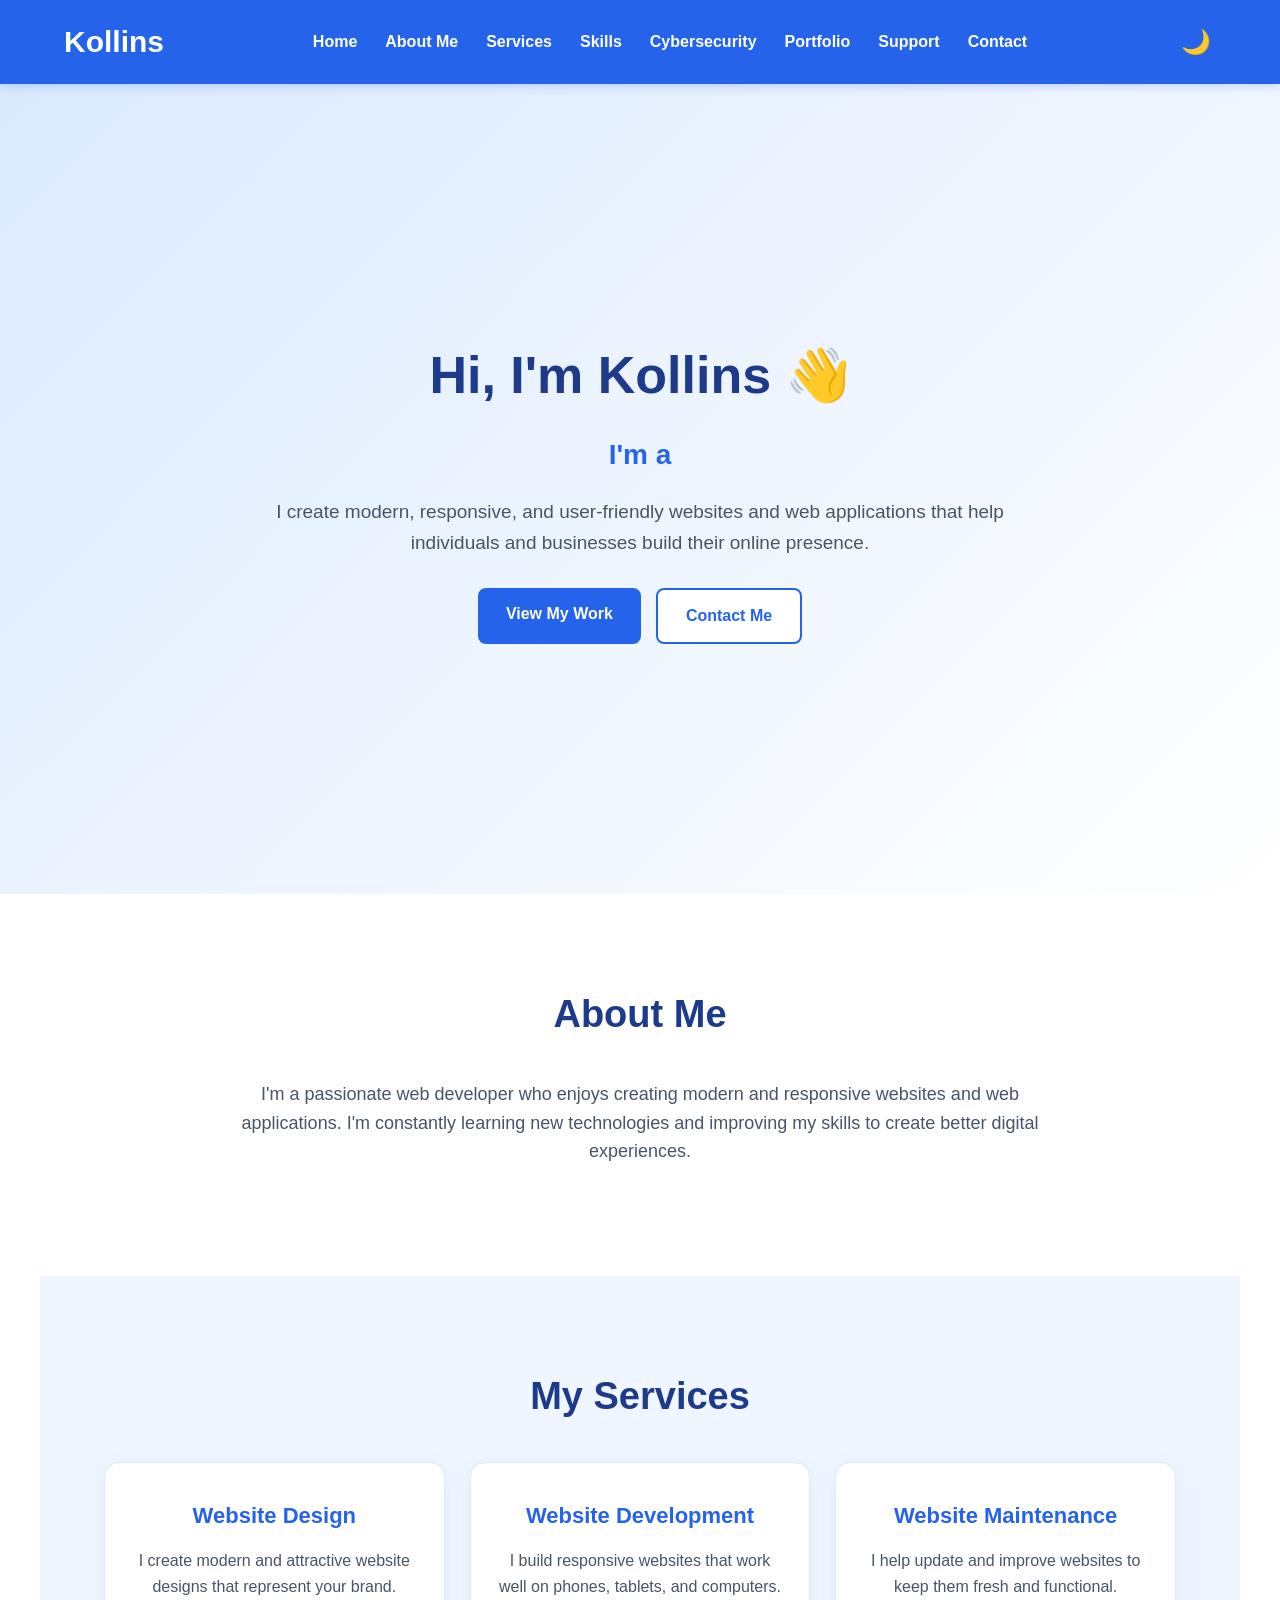
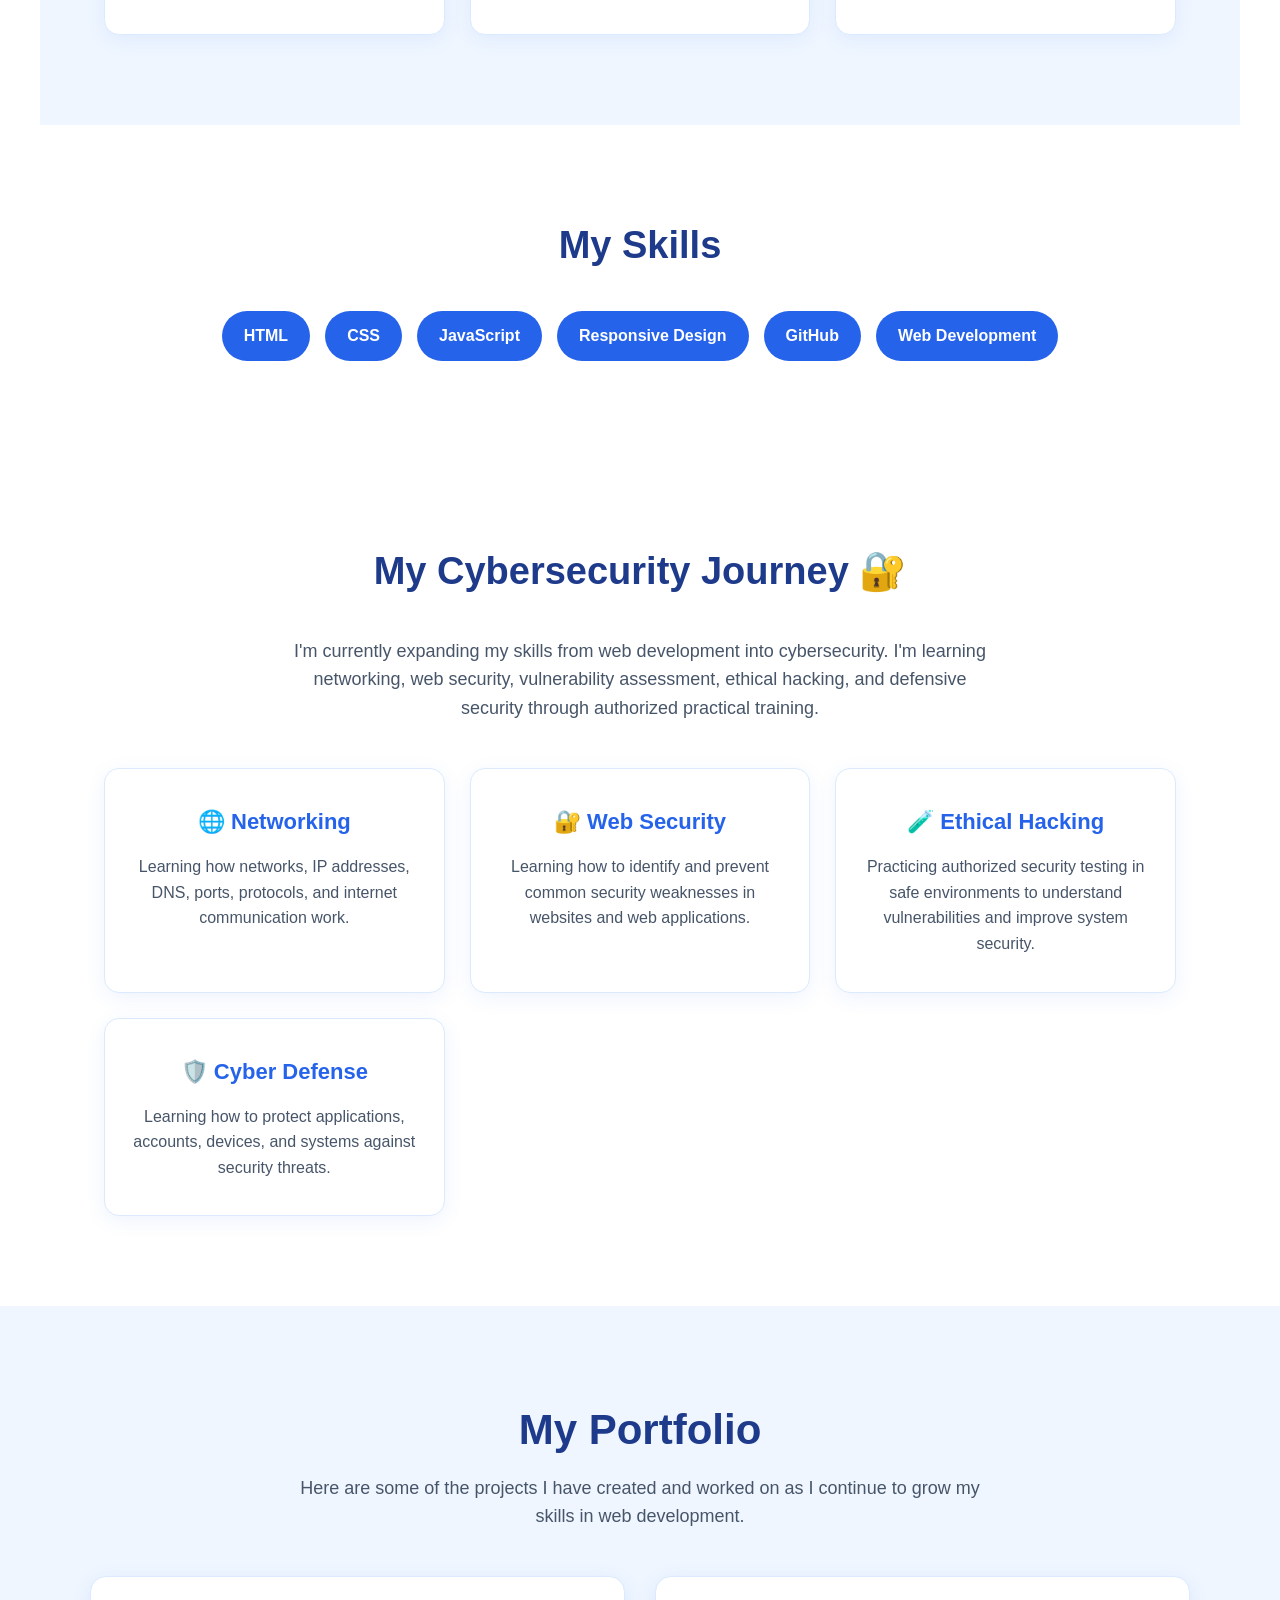
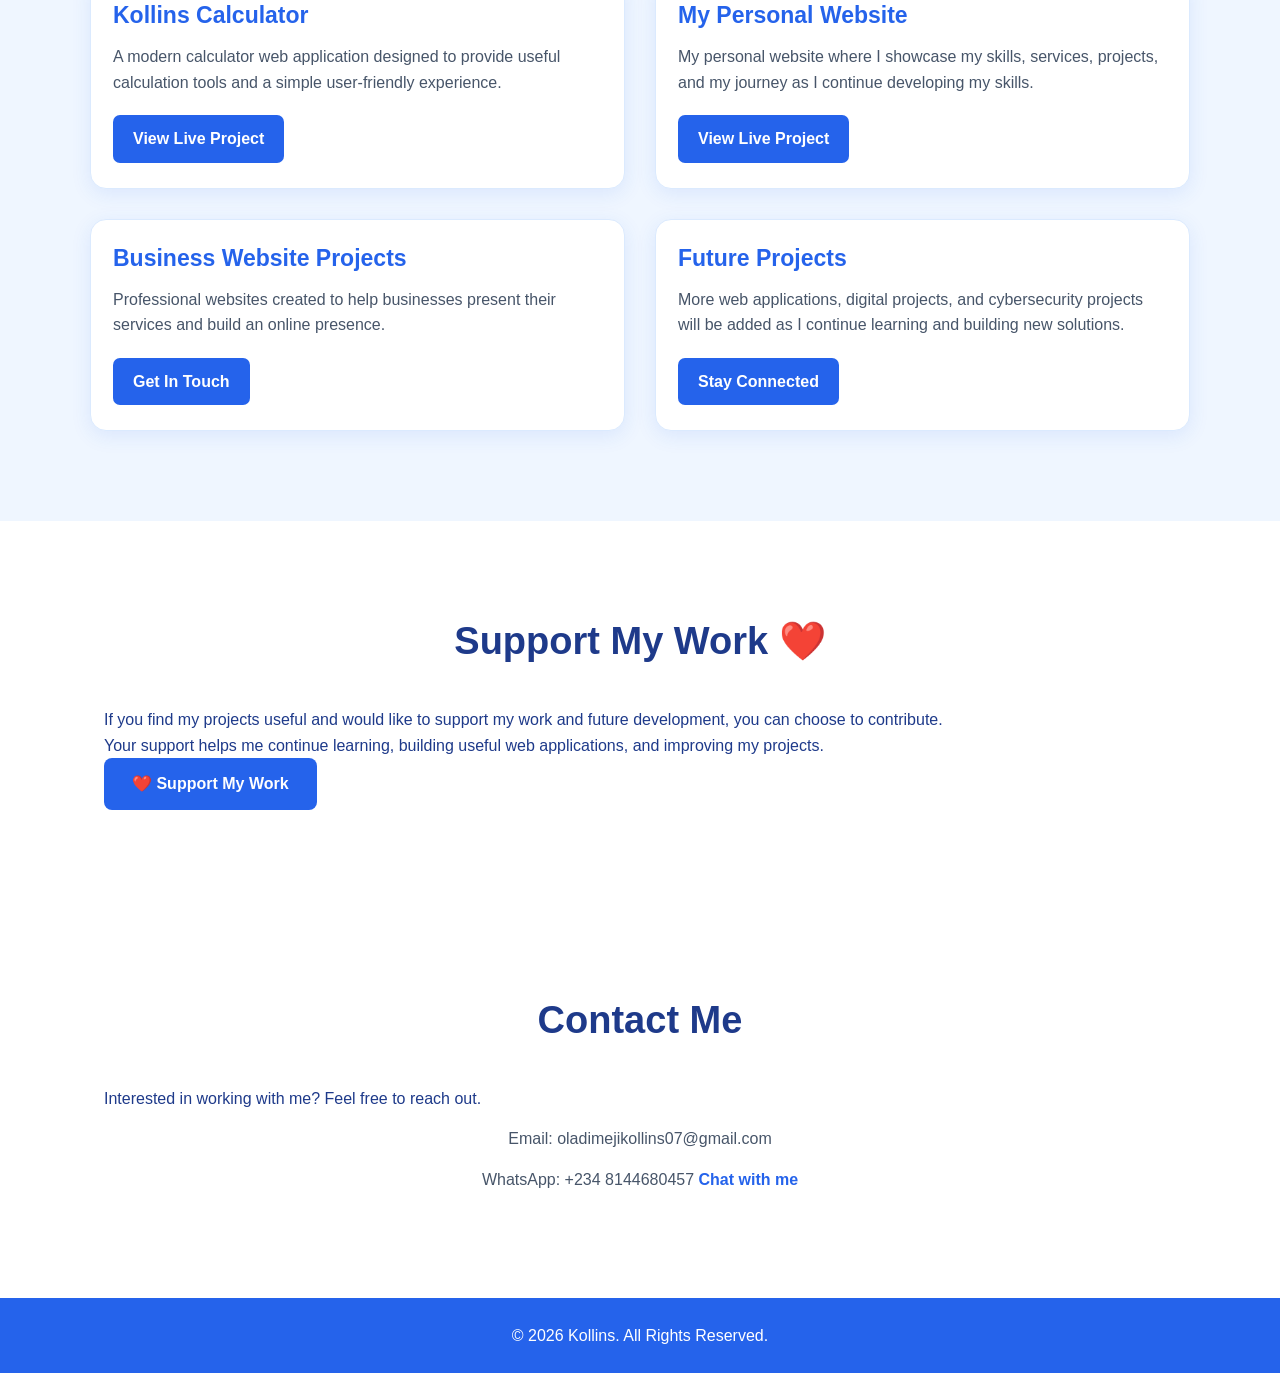
==== commit e4d1b65d: "Update index.html" ====
--- a/index.html
+++ b/index.html
@@ -4,7 +4,7 @@
   <meta charset="UTF-8">
   <meta name="viewport" content="width=device-width, initial-scale=1.0">
 
-  <title>Kollins | Web Developer</title>
+  <title>Kollins | Web Developer & Cybersecurity Learner</title>
 
   <link rel="stylesheet" href="style.css">
 </head>
@@ -30,6 +30,7 @@
         <li><a href="#about">About Me</a></li>
         <li><a href="#services">Services</a></li>
         <li><a href="#skills">Skills</a></li>
+        <li><a href="#cybersecurity">Cybersecurity</a></li>
         <li><a href="#portfolio">Portfolio</a></li>
         <li><a href="#support">Support</a></li>
         <li><a href="#contact">Contact</a></li>
@@ -161,18 +162,86 @@
     <ul class="skills-list">
 
       <li>HTML</li>
-
       <li>CSS</li>
-
       <li>JavaScript</li>
-
       <li>Responsive Design</li>
-
       <li>GitHub</li>
-
       <li>Web Development</li>
 
     </ul>
+
+  </section>
+
+
+  <!-- =========================
+       CYBERSECURITY JOURNEY
+  ========================== -->
+
+  <section id="cybersecurity">
+
+    <h2>My Cybersecurity Journey 🔐</h2>
+
+    <p class="portfolio-intro">
+
+      I'm currently expanding my skills from web development
+      into cybersecurity. I'm learning networking, web security,
+      vulnerability assessment, ethical hacking, and defensive
+      security through authorized practical training.
+
+    </p>
+
+
+    <div class="service-list">
+
+      <div class="service-item">
+
+        <h3>🌐 Networking</h3>
+
+        <p>
+          Learning how networks, IP addresses, DNS, ports,
+          protocols, and internet communication work.
+        </p>
+
+      </div>
+
+
+      <div class="service-item">
+
+        <h3>🔐 Web Security</h3>
+
+        <p>
+          Learning how to identify and prevent common
+          security weaknesses in websites and web applications.
+        </p>
+
+      </div>
+
+
+      <div class="service-item">
+
+        <h3>🧪 Ethical Hacking</h3>
+
+        <p>
+          Practicing authorized security testing in safe
+          environments to understand vulnerabilities and
+          improve system security.
+        </p>
+
+      </div>
+
+
+      <div class="service-item">
+
+        <h3>🛡️ Cyber Defense</h3>
+
+        <p>
+          Learning how to protect applications, accounts,
+          devices, and systems against security threats.
+        </p>
+
+      </div>
+
+    </div>
 
   </section>
 
@@ -195,9 +264,7 @@
     <div class="project-list">
 
 
-      <!-- =========================
-           PROJECT 1
-      ========================== -->
+      <!-- PROJECT 1 -->
 
       <div class="project-item">
 
@@ -220,9 +287,7 @@
       </div>
 
 
-      <!-- =========================
-           PROJECT 2
-      ========================== -->
+      <!-- PROJECT 2 -->
 
       <div class="project-item">
 
@@ -245,9 +310,7 @@
       </div>
 
 
-      <!-- =========================
-           PROJECT 3
-      ========================= -->
+      <!-- PROJECT 3 -->
 
       <div class="project-item">
 
@@ -265,9 +328,7 @@
       </div>
 
 
-      <!-- =========================
-           PROJECT 4
-      ========================= -->
+      <!-- PROJECT 4 -->
 
       <div class="project-item">
 
@@ -309,8 +370,6 @@
       Your support helps me continue learning, building
       useful web applications, and improving my projects.
     </p>
-
-    <!-- Replace "#" with your payment link later -->
 
     <a
       href="#"
@@ -346,10 +405,7 @@
         WhatsApp:
         +234 8144680457
 
-        <a
-          href="#"
-          target="_blank"
-        >
+        <a href="#">
           Chat with me
         </a>
       </li>
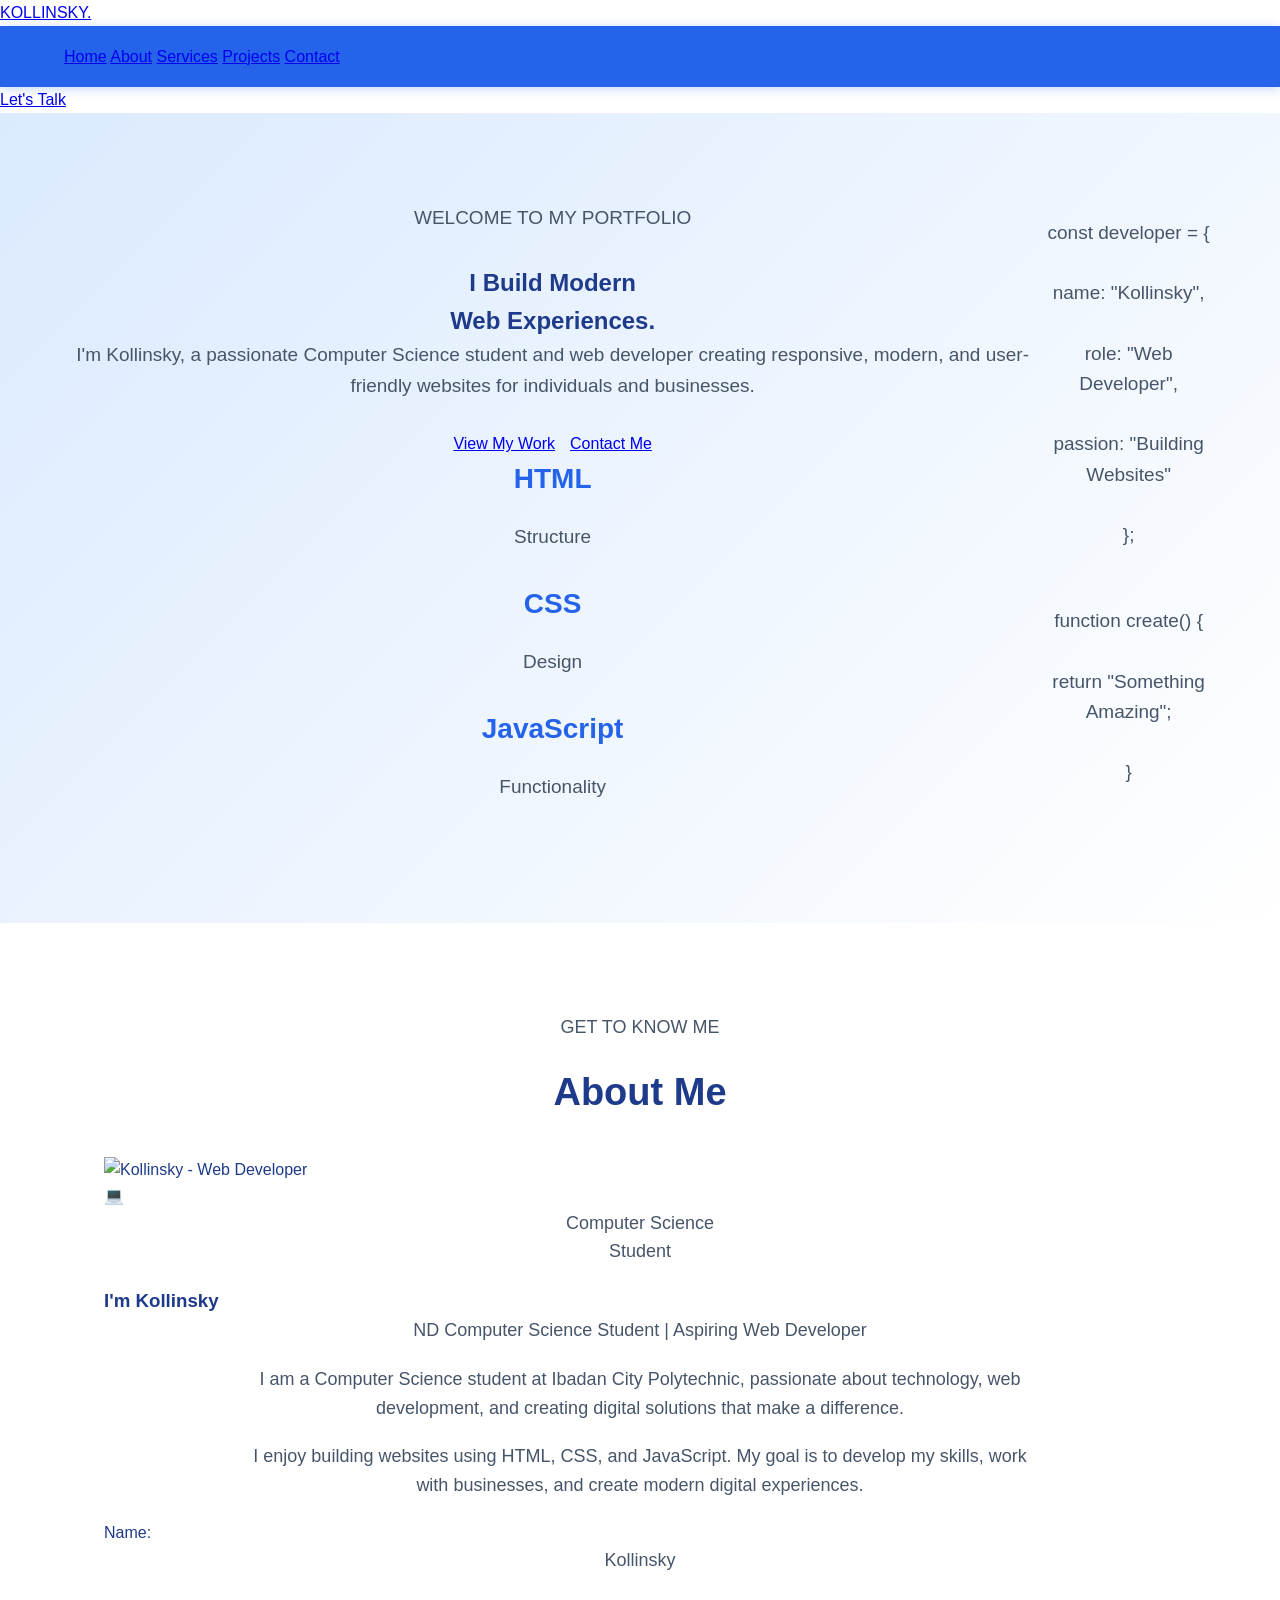
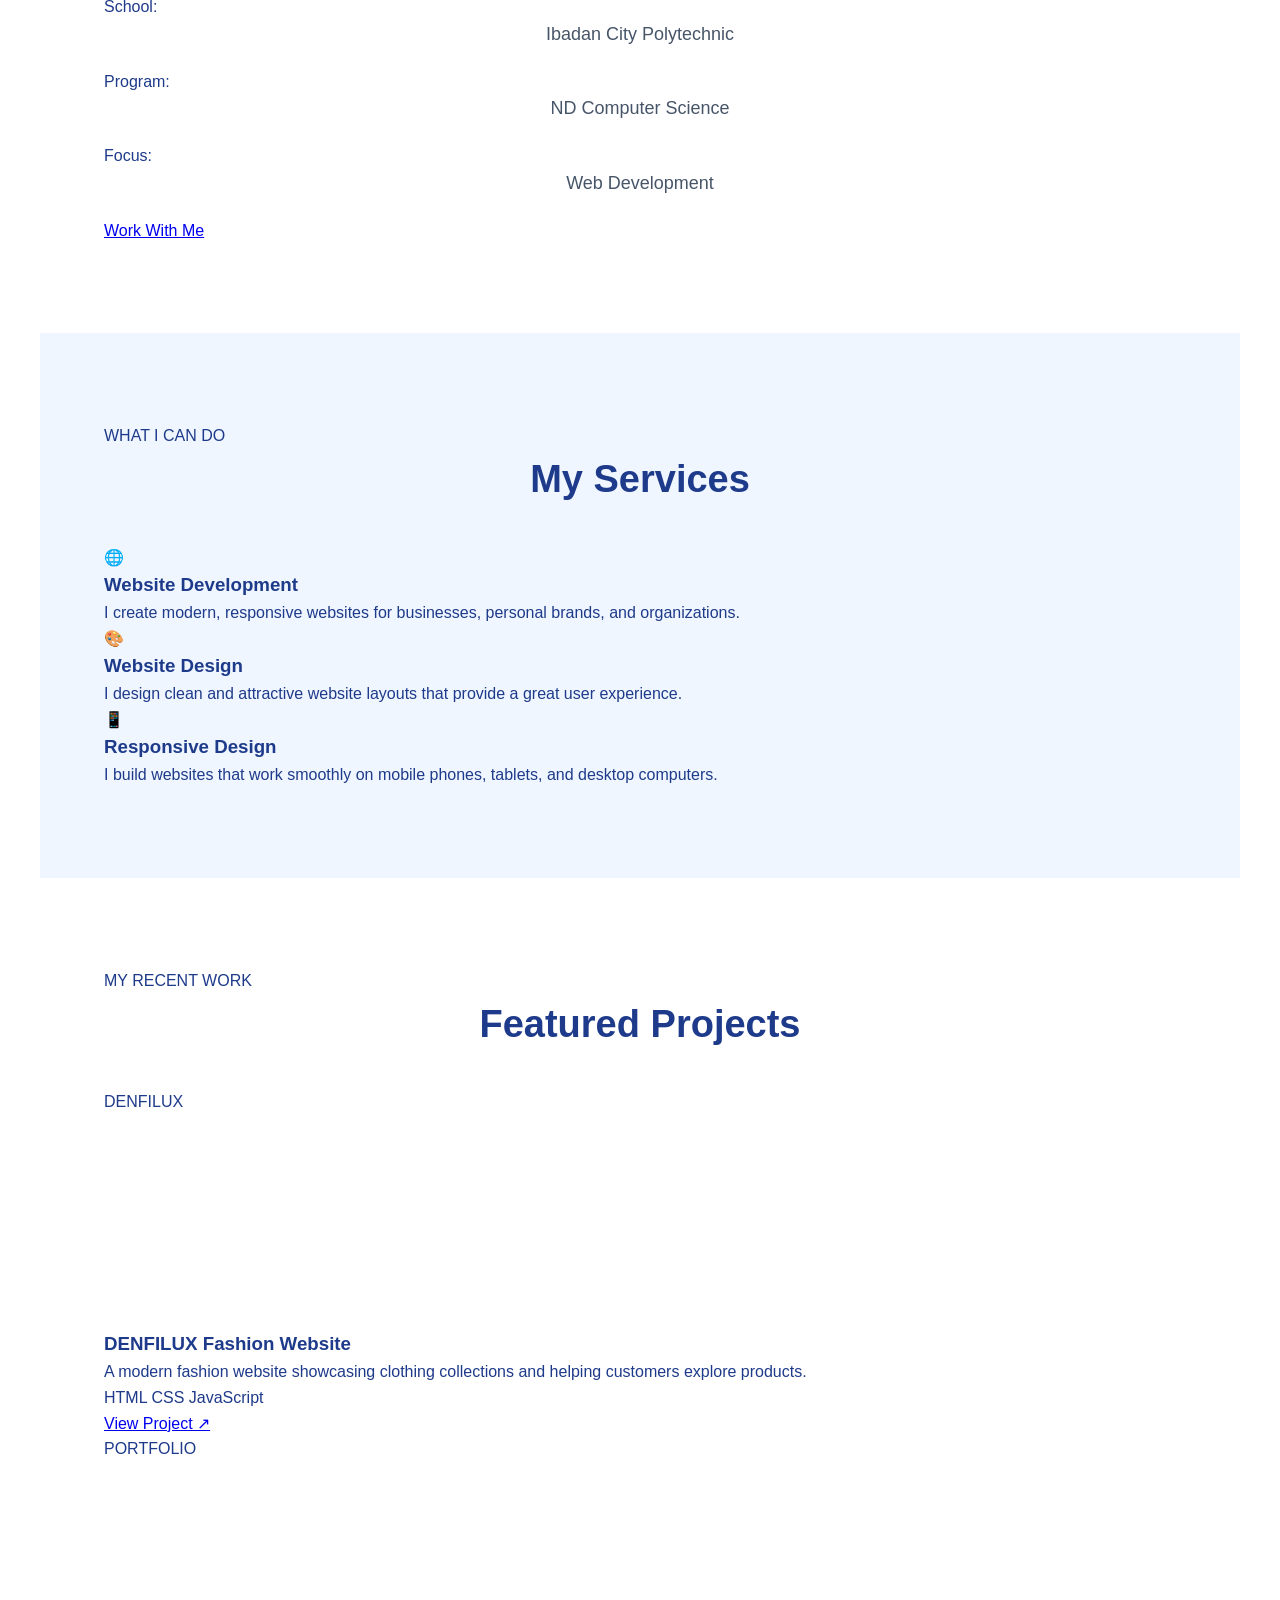
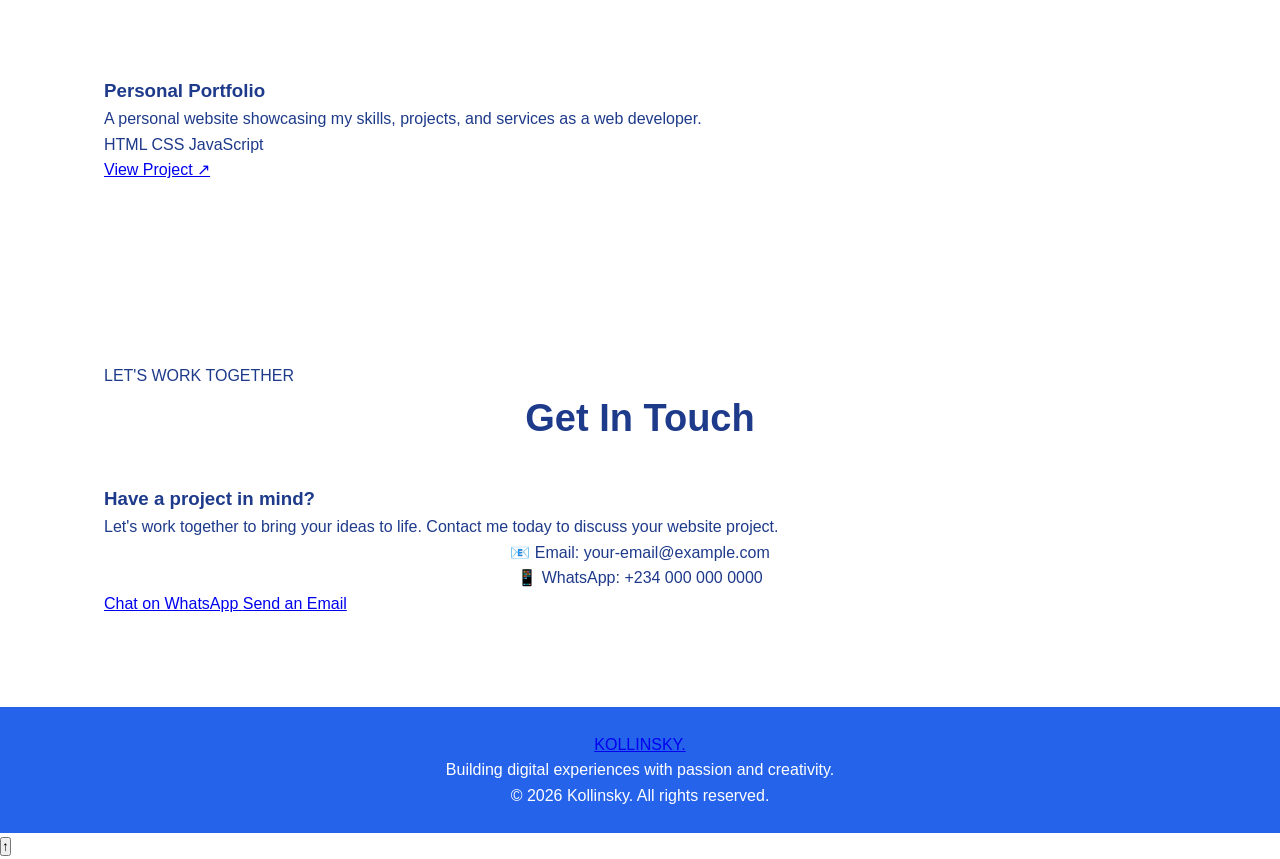
==== commit 870958a2: "Update index.html" ====
--- a/index.html
+++ b/index.html
@@ -1,438 +1,317 @@
 <!DOCTYPE html>
 <html lang="en">
 <head>
-  <meta charset="UTF-8">
-  <meta name="viewport" content="width=device-width, initial-scale=1.0">
-
-  <title>Kollins | Web Developer & Cybersecurity Learner</title>
-
-  <link rel="stylesheet" href="style.css">
+    <meta charset="UTF-8">
+    <meta name="viewport" content="width=device-width, initial-scale=1.0">
+    <title>KOLLINSKY | Web Developer</title>
+    <link rel="stylesheet" href="style.css">
+    <link rel="preconnect" href="https://fonts.googleapis.com">
+    <link href="https://fonts.googleapis.com/css2?family=Poppins:wght@300;400;500;600;700;800&display=swap" rel="stylesheet">
 </head>
 
 <body>
 
-  <!-- =========================
-       NAVIGATION
-  ========================== -->
-
-  <nav>
-    <div class="nav-container">
-
-      <h1>Kollins</h1>
-
-      <!-- Mobile Menu Button -->
-      <button id="menu-toggle" aria-label="Open menu">
-        ☰
-      </button>
-
-      <ul class="nav-links" id="nav-links">
-        <li><a href="#home">Home</a></li>
-        <li><a href="#about">About Me</a></li>
-        <li><a href="#services">Services</a></li>
-        <li><a href="#skills">Skills</a></li>
-        <li><a href="#cybersecurity">Cybersecurity</a></li>
-        <li><a href="#portfolio">Portfolio</a></li>
-        <li><a href="#support">Support</a></li>
-        <li><a href="#contact">Contact</a></li>
-      </ul>
-
-      <!-- Dark / Light Mode -->
-      <button id="theme-toggle" aria-label="Toggle dark mode">
-        🌙
-      </button>
-
-    </div>
-  </nav>
-
-
-  <!-- =========================
-       HOME SECTION
-  ========================== -->
-
-  <section id="home">
-
-    <div class="hero">
-
-      <h2>Hi, I'm Kollins 👋</h2>
-
-      <h3>
-        I'm a
-        <span id="typing-text"></span>
-      </h3>
-
-      <p>
-        I create modern, responsive, and user-friendly websites
-        and web applications that help individuals and businesses
-        build their online presence.
-      </p>
-
-      <div class="hero-buttons">
-
-        <a href="#portfolio" class="cta-button">
-          View My Work
-        </a>
-
-        <a href="#contact" class="secondary-button">
-          Contact Me
-        </a>
-
-      </div>
-
-    </div>
-
-  </section>
-
-
-  <!-- =========================
-       ABOUT ME
-  ========================== -->
-
-  <section id="about">
-
-    <h2>About Me</h2>
-
-    <p>
-      I'm a passionate web developer who enjoys creating
-      modern and responsive websites and web applications.
-      I'm constantly learning new technologies and improving
-      my skills to create better digital experiences.
-    </p>
-
-  </section>
-
-
-  <!-- =========================
-       SERVICES
-  ========================== -->
-
-  <section id="services">
-
-    <h2>My Services</h2>
-
-    <div class="service-list">
-
-      <div class="service-item">
-
-        <h3>Website Design</h3>
-
-        <p>
-          I create modern and attractive website designs
-          that represent your brand.
+    <!-- NAVIGATION -->
+    <header class="header">
+        <a href="#home" class="logo">KOLLINSKY<span>.</span></a>
+
+        <nav class="navbar">
+            <a href="#home">Home</a>
+            <a href="#about">About</a>
+            <a href="#services">Services</a>
+            <a href="#projects">Projects</a>
+            <a href="#contact">Contact</a>
+        </nav>
+
+        <a href="#contact" class="nav-btn">Let's Talk</a>
+    </header>
+
+    <!-- HERO SECTION -->
+    <section class="hero" id="home">
+        <div class="hero-content">
+            <p class="small-heading">WELCOME TO MY PORTFOLIO</p>
+
+            <h1>
+                I Build Modern <br>
+                <span>Web Experiences.</span>
+            </h1>
+
+            <p class="hero-description">
+                I'm Kollinsky, a passionate Computer Science student and web developer
+                creating responsive, modern, and user-friendly websites for individuals
+                and businesses.
+            </p>
+
+            <div class="hero-buttons">
+                <a href="#projects" class="btn primary-btn">View My Work</a>
+                <a href="#contact" class="btn secondary-btn">Contact Me</a>
+            </div>
+
+            <div class="hero-stats">
+                <div>
+                    <h3>HTML</h3>
+                    <p>Structure</p>
+                </div>
+
+                <div>
+                    <h3>CSS</h3>
+                    <p>Design</p>
+                </div>
+
+                <div>
+                    <h3>JavaScript</h3>
+                    <p>Functionality</p>
+                </div>
+            </div>
+        </div>
+
+        <div class="hero-visual">
+            <div class="hero-card">
+                <div class="code-header">
+                    <span></span>
+                    <span></span>
+                    <span></span>
+                </div>
+
+                <div class="code-content">
+                    <p><span class="code-purple">const</span> developer = {</p>
+                    <p class="indent">name: <span class="code-green">"Kollinsky"</span>,</p>
+                    <p class="indent">role: <span class="code-green">"Web Developer"</span>,</p>
+                    <p class="indent">passion: <span class="code-green">"Building Websites"</span></p>
+                    <p>};</p>
+                    <br>
+                    <p><span class="code-purple">function</span> <span class="code-blue">create</span>() {</p>
+                    <p class="indent">return <span class="code-green">"Something Amazing"</span>;</p>
+                    <p>}</p>
+                </div>
+            </div>
+        </div>
+    </section>
+
+    <!-- ABOUT SECTION -->
+    <section class="about section" id="about">
+        <div class="section-heading">
+            <p class="small-heading">GET TO KNOW ME</p>
+            <h2>About <span>Me</span></h2>
+        </div>
+
+        <div class="about-container">
+
+            <div class="about-image">
+                <div class="image-frame">
+                    <img
+                        src="https://kommodo.ai/i/YRqQDUK9QkBr6wXZGQDN"
+                        alt="Kollinsky - Web Developer"
+                    >
+                </div>
+
+                <div class="image-badge">
+                    <span>💻</span>
+                    <p>Computer Science<br>Student</p>
+                </div>
+            </div>
+
+            <div class="about-content">
+                <h3>I'm Kollinsky</h3>
+
+                <p class="about-role">
+                    ND Computer Science Student | Aspiring Web Developer
+                </p>
+
+                <p>
+                    I am a Computer Science student at Ibadan City Polytechnic,
+                    passionate about technology, web development, and creating
+                    digital solutions that make a difference.
+                </p>
+
+                <p>
+                    I enjoy building websites using HTML, CSS, and JavaScript.
+                    My goal is to develop my skills, work with businesses,
+                    and create modern digital experiences.
+                </p>
+
+                <div class="about-details">
+                    <div>
+                        <span>Name:</span>
+                        <p>Kollinsky</p>
+                    </div>
+
+                    <div>
+                        <span>School:</span>
+                        <p>Ibadan City Polytechnic</p>
+                    </div>
+
+                    <div>
+                        <span>Program:</span>
+                        <p>ND Computer Science</p>
+                    </div>
+
+                    <div>
+                        <span>Focus:</span>
+                        <p>Web Development</p>
+                    </div>
+                </div>
+
+                <a href="#contact" class="btn primary-btn">Work With Me</a>
+            </div>
+
+        </div>
+    </section>
+
+    <!-- SERVICES SECTION -->
+    <section class="services section" id="services">
+        <div class="section-heading">
+            <p class="small-heading">WHAT I CAN DO</p>
+            <h2>My <span>Services</span></h2>
+        </div>
+
+        <div class="services-container">
+
+            <div class="service-card">
+                <div class="service-icon">🌐</div>
+                <h3>Website Development</h3>
+                <p>
+                    I create modern, responsive websites for businesses,
+                    personal brands, and organizations.
+                </p>
+            </div>
+
+            <div class="service-card">
+                <div class="service-icon">🎨</div>
+                <h3>Website Design</h3>
+                <p>
+                    I design clean and attractive website layouts that
+                    provide a great user experience.
+                </p>
+            </div>
+
+            <div class="service-card">
+                <div class="service-icon">📱</div>
+                <h3>Responsive Design</h3>
+                <p>
+                    I build websites that work smoothly on mobile phones,
+                    tablets, and desktop computers.
+                </p>
+            </div>
+
+        </div>
+    </section>
+
+    <!-- PROJECTS SECTION -->
+    <section class="projects section" id="projects">
+        <div class="section-heading">
+            <p class="small-heading">MY RECENT WORK</p>
+            <h2>Featured <span>Projects</span></h2>
+        </div>
+
+        <div class="projects-container">
+
+            <div class="project-card">
+                <div class="project-image project-one">
+                    <span>DENFILUX</span>
+                </div>
+
+                <div class="project-content">
+                    <h3>DENFILUX Fashion Website</h3>
+
+                    <p>
+                        A modern fashion website showcasing clothing collections
+                        and helping customers explore products.
+                    </p>
+
+                    <div class="project-tags">
+                        <span>HTML</span>
+                        <span>CSS</span>
+                        <span>JavaScript</span>
+                    </div>
+
+                    <a href="https://denfilux.com" target="_blank" rel="noopener">
+                        View Project ↗
+                    </a>
+                </div>
+            </div>
+
+            <div class="project-card">
+                <div class="project-image project-two">
+                    <span>PORTFOLIO</span>
+                </div>
+
+                <div class="project-content">
+                    <h3>Personal Portfolio</h3>
+
+                    <p>
+                        A personal website showcasing my skills, projects,
+                        and services as a web developer.
+                    </p>
+
+                    <div class="project-tags">
+                        <span>HTML</span>
+                        <span>CSS</span>
+                        <span>JavaScript</span>
+                    </div>
+
+                    <a href="https://kollins451.github.io/My-first-website-/" target="_blank" rel="noopener">
+                        View Project ↗
+                    </a>
+                </div>
+            </div>
+
+        </div>
+    </section>
+
+    <!-- CONTACT SECTION -->
+    <section class="contact section" id="contact">
+        <div class="section-heading">
+            <p class="small-heading">LET'S WORK TOGETHER</p>
+            <h2>Get In <span>Touch</span></h2>
+        </div>
+
+        <div class="contact-container">
+            <div class="contact-content">
+                <h3>Have a project in mind?</h3>
+
+                <p>
+                    Let's work together to bring your ideas to life.
+                    Contact me today to discuss your website project.
+                </p>
+
+                <div class="contact-info">
+                    <p>📧 Email: your-email@example.com</p>
+                    <p>📱 WhatsApp: +234 000 000 0000</p>
+                </div>
+            </div>
+
+            <div class="contact-buttons">
+                <a
+                    href="https://wa.me/2340000000000"
+                    target="_blank"
+                    rel="noopener"
+                    class="btn primary-btn"
+                >
+                    Chat on WhatsApp
+                </a>
+
+                <a
+                    href="mailto:your-email@example.com"
+                    class="btn secondary-btn"
+                >
+                    Send an Email
+                </a>
+            </div>
+        </div>
+    </section>
+
+    <!-- FOOTER -->
+    <footer class="footer">
+        <a href="#home" class="logo">KOLLINSKY<span>.</span></a>
+
+        <p>Building digital experiences with passion and creativity.</p>
+
+        <p class="copyright">
+            © 2026 Kollinsky. All rights reserved.
         </p>
-
-      </div>
-
-
-      <div class="service-item">
-
-        <h3>Website Development</h3>
-
-        <p>
-          I build responsive websites that work well
-          on phones, tablets, and computers.
-        </p>
-
-      </div>
-
-
-      <div class="service-item">
-
-        <h3>Website Maintenance</h3>
-
-        <p>
-          I help update and improve websites to keep
-          them fresh and functional.
-        </p>
-
-      </div>
-
-    </div>
-
-  </section>
-
-
-  <!-- =========================
-       SKILLS
-  ========================== -->
-
-  <section id="skills">
-
-    <h2>My Skills</h2>
-
-    <ul class="skills-list">
-
-      <li>HTML</li>
-      <li>CSS</li>
-      <li>JavaScript</li>
-      <li>Responsive Design</li>
-      <li>GitHub</li>
-      <li>Web Development</li>
-
-    </ul>
-
-  </section>
-
-
-  <!-- =========================
-       CYBERSECURITY JOURNEY
-  ========================== -->
-
-  <section id="cybersecurity">
-
-    <h2>My Cybersecurity Journey 🔐</h2>
-
-    <p class="portfolio-intro">
-
-      I'm currently expanding my skills from web development
-      into cybersecurity. I'm learning networking, web security,
-      vulnerability assessment, ethical hacking, and defensive
-      security through authorized practical training.
-
-    </p>
-
-
-    <div class="service-list">
-
-      <div class="service-item">
-
-        <h3>🌐 Networking</h3>
-
-        <p>
-          Learning how networks, IP addresses, DNS, ports,
-          protocols, and internet communication work.
-        </p>
-
-      </div>
-
-
-      <div class="service-item">
-
-        <h3>🔐 Web Security</h3>
-
-        <p>
-          Learning how to identify and prevent common
-          security weaknesses in websites and web applications.
-        </p>
-
-      </div>
-
-
-      <div class="service-item">
-
-        <h3>🧪 Ethical Hacking</h3>
-
-        <p>
-          Practicing authorized security testing in safe
-          environments to understand vulnerabilities and
-          improve system security.
-        </p>
-
-      </div>
-
-
-      <div class="service-item">
-
-        <h3>🛡️ Cyber Defense</h3>
-
-        <p>
-          Learning how to protect applications, accounts,
-          devices, and systems against security threats.
-        </p>
-
-      </div>
-
-    </div>
-
-  </section>
-
-
-  <!-- =========================
-       PORTFOLIO
-  ========================== -->
-
-  <section id="portfolio">
-
-    <h2>My Portfolio</h2>
-
-    <p class="portfolio-intro">
-      Here are some of the projects I have created
-      and worked on as I continue to grow my skills
-      in web development.
-    </p>
-
-
-    <div class="project-list">
-
-
-      <!-- PROJECT 1 -->
-
-      <div class="project-item">
-
-        <h3>Kollins Calculator</h3>
-
-        <p>
-          A modern calculator web application designed
-          to provide useful calculation tools and a simple
-          user-friendly experience.
-        </p>
-
-        <a
-          href="https://calculator-app-rust-ten.vercel.app/"
-          target="_blank"
-          rel="noopener noreferrer"
-        >
-          View Live Project
-        </a>
-
-      </div>
-
-
-      <!-- PROJECT 2 -->
-
-      <div class="project-item">
-
-        <h3>My Personal Website</h3>
-
-        <p>
-          My personal website where I showcase my skills,
-          services, projects, and my journey as I continue
-          developing my skills.
-        </p>
-
-        <a
-          href="https://kollins451.github.io/My-first-website-/"
-          target="_blank"
-          rel="noopener noreferrer"
-        >
-          View Live Project
-        </a>
-
-      </div>
-
-
-      <!-- PROJECT 3 -->
-
-      <div class="project-item">
-
-        <h3>Business Website Projects</h3>
-
-        <p>
-          Professional websites created to help businesses
-          present their services and build an online presence.
-        </p>
-
-        <a href="#contact">
-          Get In Touch
-        </a>
-
-      </div>
-
-
-      <!-- PROJECT 4 -->
-
-      <div class="project-item">
-
-        <h3>Future Projects</h3>
-
-        <p>
-          More web applications, digital projects, and
-          cybersecurity projects will be added as I continue
-          learning and building new solutions.
-        </p>
-
-        <a href="#contact">
-          Stay Connected
-        </a>
-
-      </div>
-
-
-    </div>
-
-  </section>
-
-
-  <!-- =========================
-       SUPPORT THE PROJECT
-  ========================== -->
-
-  <section id="support">
-
-    <h2>Support My Work ❤️</h2>
-
-    <p>
-      If you find my projects useful and would like to
-      support my work and future development, you can
-      choose to contribute.
-    </p>
-
-    <p>
-      Your support helps me continue learning, building
-      useful web applications, and improving my projects.
-    </p>
-
-    <a
-      href="#"
-      class="cta-button"
-    >
-      ❤️ Support My Work
-    </a>
-
-  </section>
-
-
-  <!-- =========================
-       CONTACT
-  ========================== -->
-
-  <section id="contact">
-
-    <h2>Contact Me</h2>
-
-    <p>
-      Interested in working with me?
-      Feel free to reach out.
-    </p>
-
-    <ul class="contact-info">
-
-      <li>
-        Email:
-        oladimejikollins07@gmail.com
-      </li>
-
-      <li>
-        WhatsApp:
-        +234 8144680457
-
-        <a href="#">
-          Chat with me
-        </a>
-      </li>
-
-    </ul>
-
-  </section>
-
-
-  <!-- =========================
-       FOOTER
-  ========================== -->
-
-  <footer>
-
-    <p>
-      ©️ 2026 Kollins. All Rights Reserved.
-    </p>
-
-  </footer>
-
-
-  <!-- =========================
-       JAVASCRIPT
-  ========================== -->
-
-  <script src="script.js"></script>
-
+    </footer>
+
+    <script src="script.js"></script>
 </body>
 </html>
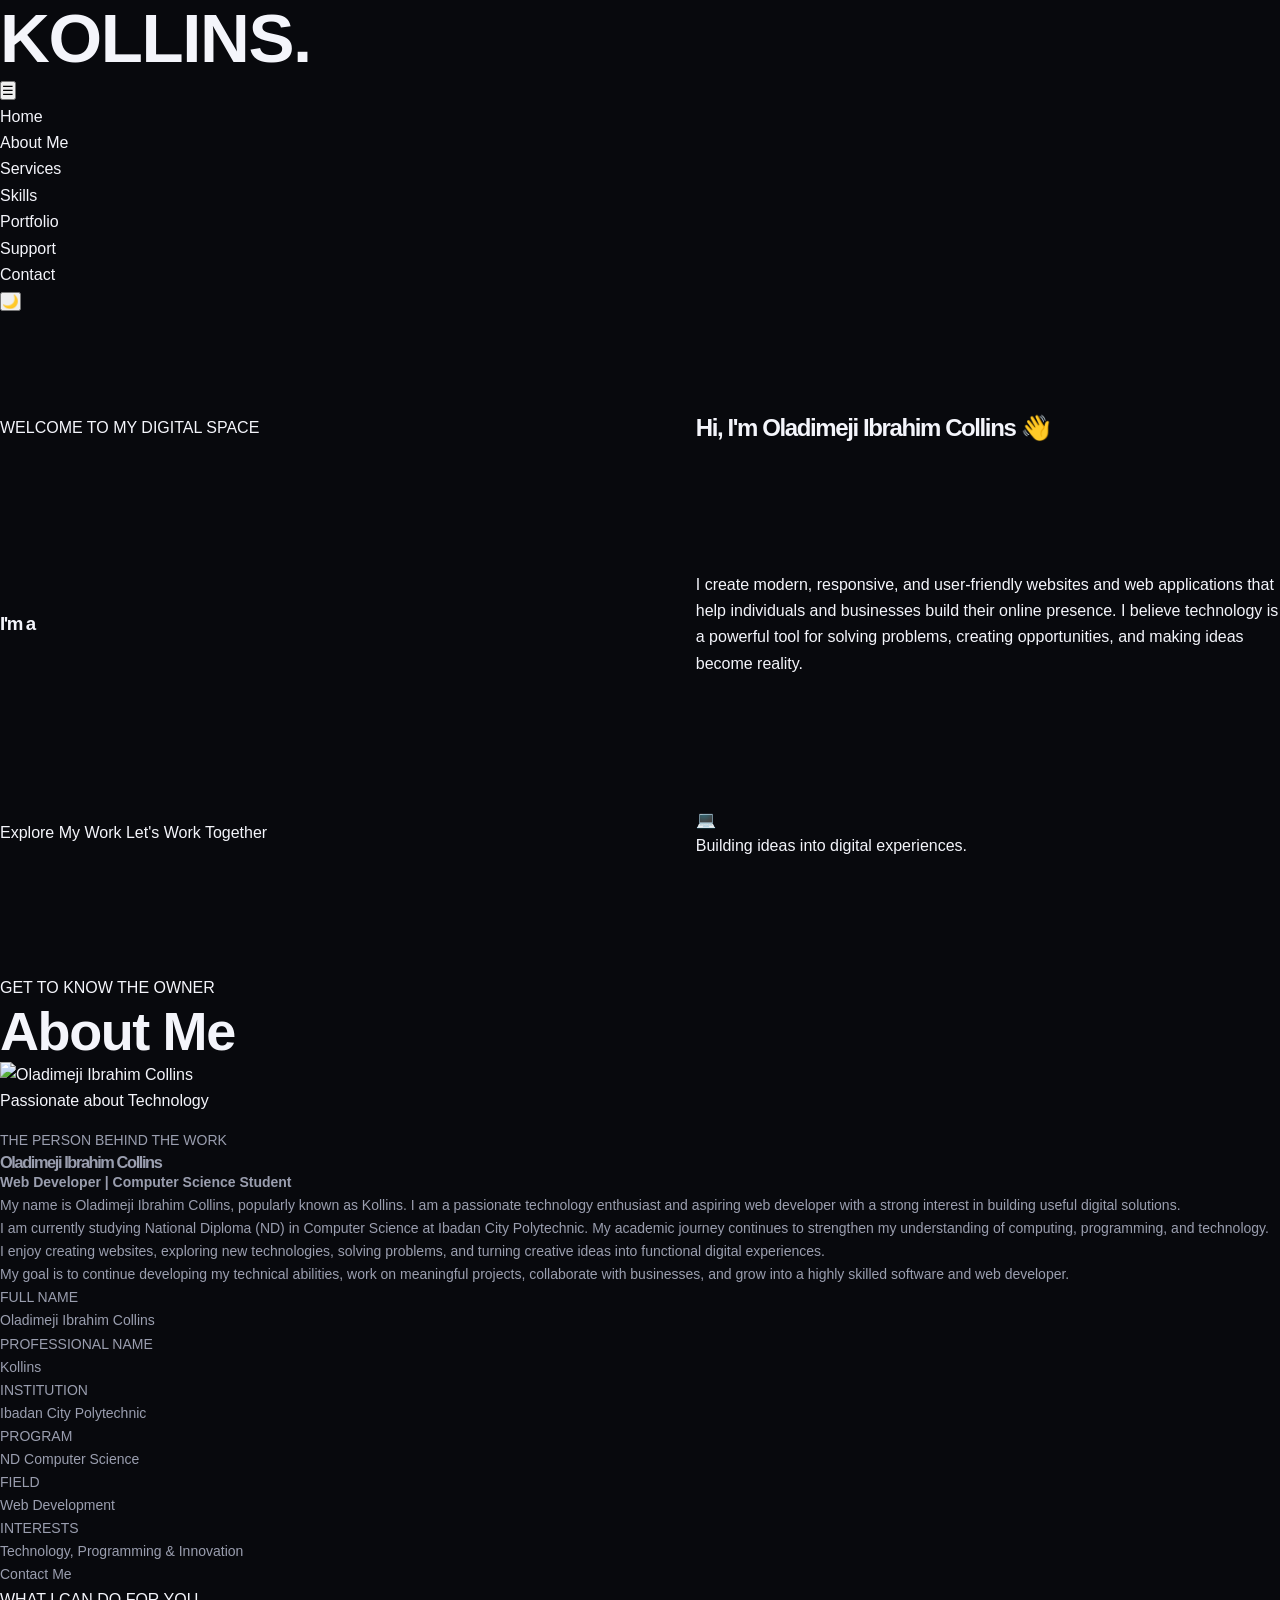
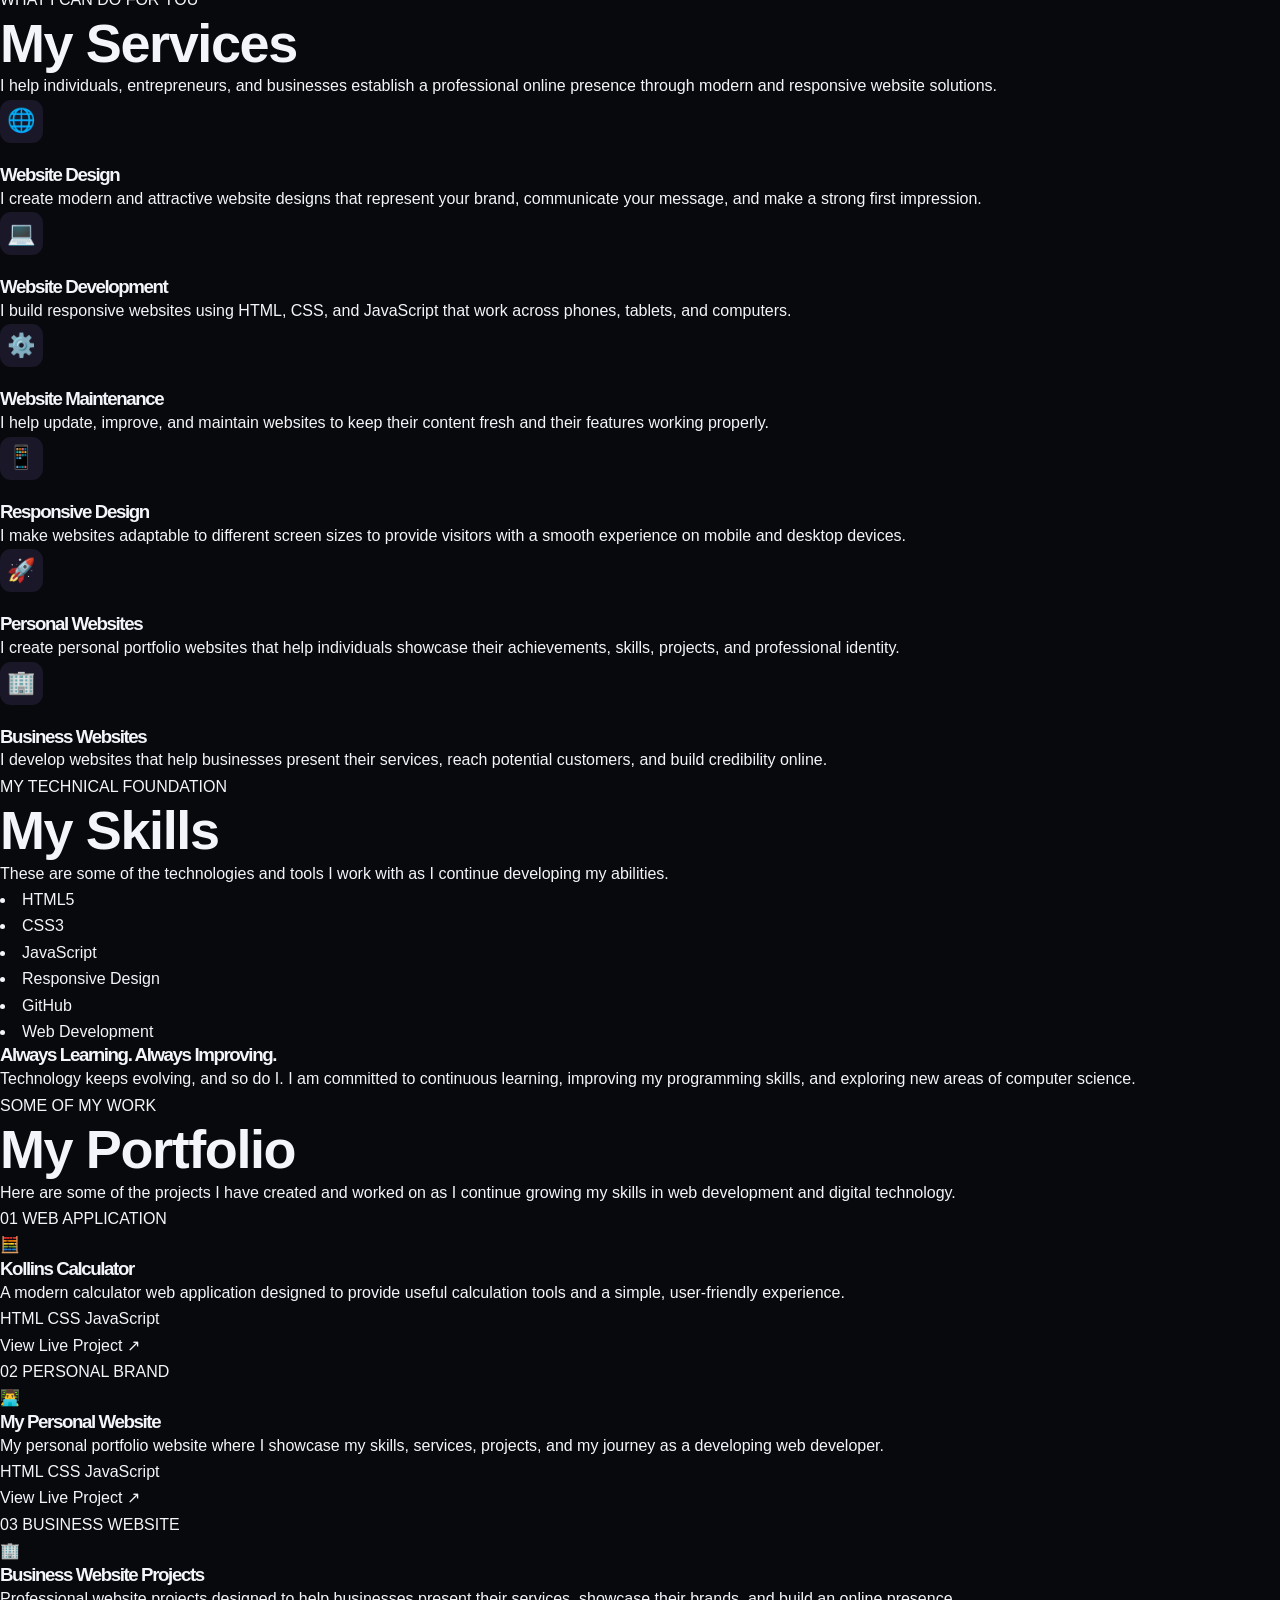
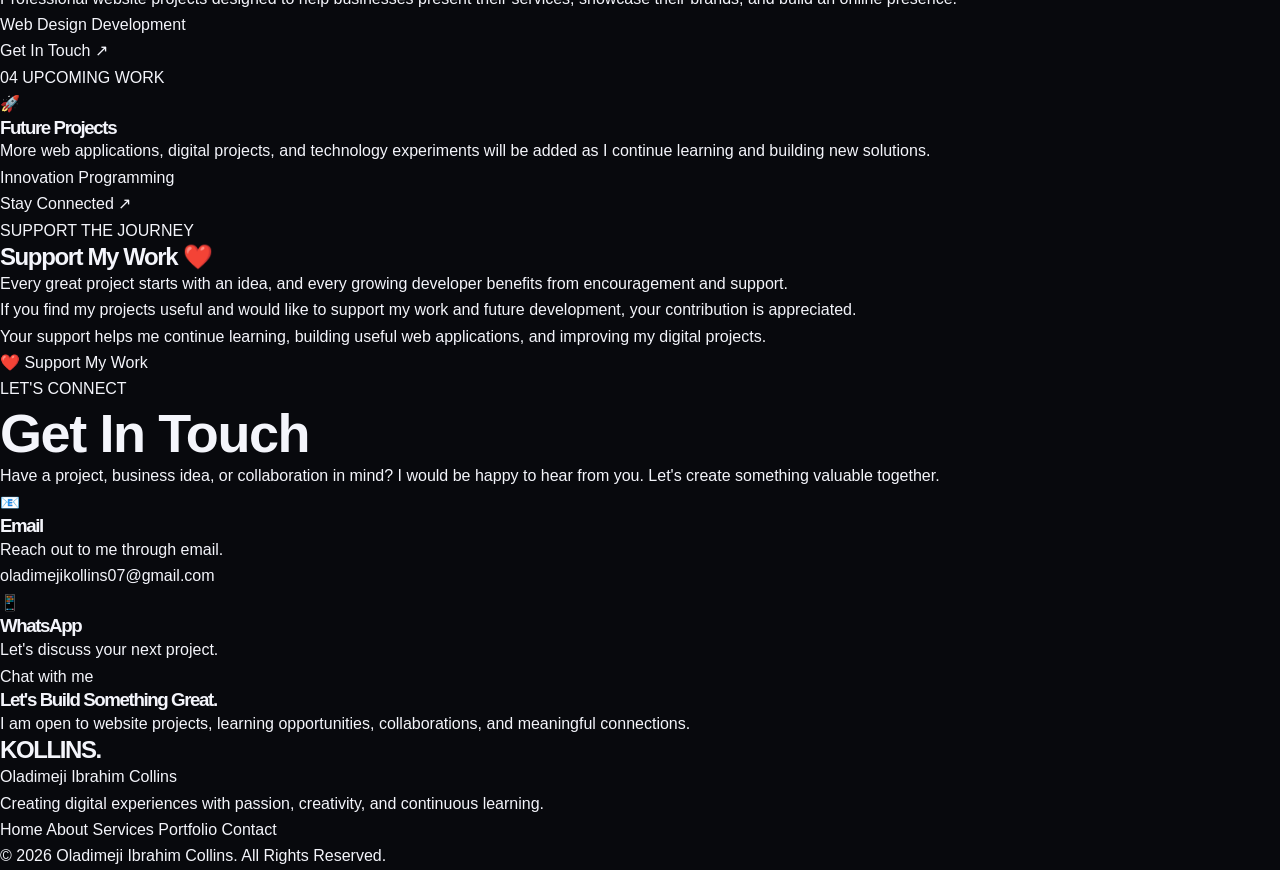
==== commit f7446d54: "Enhance SEO and restructure index.html Updated the index.html file to enhance SEO and improve the st" ====
--- a/index.html
+++ b/index.html
@@ -1,317 +1,661 @@
 <!DOCTYPE html>
 <html lang="en">
 <head>
-    <meta charset="UTF-8">
-    <meta name="viewport" content="width=device-width, initial-scale=1.0">
-    <title>KOLLINSKY | Web Developer</title>
-    <link rel="stylesheet" href="style.css">
-    <link rel="preconnect" href="https://fonts.googleapis.com">
-    <link href="https://fonts.googleapis.com/css2?family=Poppins:wght@300;400;500;600;700;800&display=swap" rel="stylesheet">
+  <meta charset="UTF-8">
+  <meta name="viewport" content="width=device-width, initial-scale=1.0">
+
+  <meta name="description" content="Oladimeji Ibrahim Collins is a Computer Science student and web developer creating modern, responsive websites and digital experiences.">
+
+  <meta name="author" content="Oladimeji Ibrahim Collins">
+
+  <title>Oladimeji Ibrahim Collins | Web Developer</title>
+
+  <link rel="stylesheet" href="style.css">
 </head>
 
 <body>
 
-    <!-- NAVIGATION -->
-    <header class="header">
-        <a href="#home" class="logo">KOLLINSKY<span>.</span></a>
-
-        <nav class="navbar">
-            <a href="#home">Home</a>
-            <a href="#about">About</a>
-            <a href="#services">Services</a>
-            <a href="#projects">Projects</a>
-            <a href="#contact">Contact</a>
-        </nav>
-
-        <a href="#contact" class="nav-btn">Let's Talk</a>
-    </header>
-
-    <!-- HERO SECTION -->
-    <section class="hero" id="home">
-        <div class="hero-content">
-            <p class="small-heading">WELCOME TO MY PORTFOLIO</p>
-
-            <h1>
-                I Build Modern <br>
-                <span>Web Experiences.</span>
-            </h1>
-
-            <p class="hero-description">
-                I'm Kollinsky, a passionate Computer Science student and web developer
-                creating responsive, modern, and user-friendly websites for individuals
-                and businesses.
-            </p>
-
-            <div class="hero-buttons">
-                <a href="#projects" class="btn primary-btn">View My Work</a>
-                <a href="#contact" class="btn secondary-btn">Contact Me</a>
-            </div>
-
-            <div class="hero-stats">
-                <div>
-                    <h3>HTML</h3>
-                    <p>Structure</p>
-                </div>
-
-                <div>
-                    <h3>CSS</h3>
-                    <p>Design</p>
-                </div>
-
-                <div>
-                    <h3>JavaScript</h3>
-                    <p>Functionality</p>
-                </div>
-            </div>
-        </div>
-
-        <div class="hero-visual">
-            <div class="hero-card">
-                <div class="code-header">
-                    <span></span>
-                    <span></span>
-                    <span></span>
-                </div>
-
-                <div class="code-content">
-                    <p><span class="code-purple">const</span> developer = {</p>
-                    <p class="indent">name: <span class="code-green">"Kollinsky"</span>,</p>
-                    <p class="indent">role: <span class="code-green">"Web Developer"</span>,</p>
-                    <p class="indent">passion: <span class="code-green">"Building Websites"</span></p>
-                    <p>};</p>
-                    <br>
-                    <p><span class="code-purple">function</span> <span class="code-blue">create</span>() {</p>
-                    <p class="indent">return <span class="code-green">"Something Amazing"</span>;</p>
-                    <p>}</p>
-                </div>
-            </div>
-        </div>
-    </section>
-
-    <!-- ABOUT SECTION -->
-    <section class="about section" id="about">
-        <div class="section-heading">
-            <p class="small-heading">GET TO KNOW ME</p>
-            <h2>About <span>Me</span></h2>
-        </div>
-
-        <div class="about-container">
-
-            <div class="about-image">
-                <div class="image-frame">
-                    <img
-                        src="https://kommodo.ai/i/YRqQDUK9QkBr6wXZGQDN"
-                        alt="Kollinsky - Web Developer"
-                    >
-                </div>
-
-                <div class="image-badge">
-                    <span>💻</span>
-                    <p>Computer Science<br>Student</p>
-                </div>
-            </div>
-
-            <div class="about-content">
-                <h3>I'm Kollinsky</h3>
-
-                <p class="about-role">
-                    ND Computer Science Student | Aspiring Web Developer
-                </p>
-
-                <p>
-                    I am a Computer Science student at Ibadan City Polytechnic,
-                    passionate about technology, web development, and creating
-                    digital solutions that make a difference.
-                </p>
-
-                <p>
-                    I enjoy building websites using HTML, CSS, and JavaScript.
-                    My goal is to develop my skills, work with businesses,
-                    and create modern digital experiences.
-                </p>
-
-                <div class="about-details">
-                    <div>
-                        <span>Name:</span>
-                        <p>Kollinsky</p>
-                    </div>
-
-                    <div>
-                        <span>School:</span>
-                        <p>Ibadan City Polytechnic</p>
-                    </div>
-
-                    <div>
-                        <span>Program:</span>
-                        <p>ND Computer Science</p>
-                    </div>
-
-                    <div>
-                        <span>Focus:</span>
-                        <p>Web Development</p>
-                    </div>
-                </div>
-
-                <a href="#contact" class="btn primary-btn">Work With Me</a>
-            </div>
-
-        </div>
-    </section>
-
-    <!-- SERVICES SECTION -->
-    <section class="services section" id="services">
-        <div class="section-heading">
-            <p class="small-heading">WHAT I CAN DO</p>
-            <h2>My <span>Services</span></h2>
-        </div>
-
-        <div class="services-container">
-
-            <div class="service-card">
-                <div class="service-icon">🌐</div>
-                <h3>Website Development</h3>
-                <p>
-                    I create modern, responsive websites for businesses,
-                    personal brands, and organizations.
-                </p>
-            </div>
-
-            <div class="service-card">
-                <div class="service-icon">🎨</div>
-                <h3>Website Design</h3>
-                <p>
-                    I design clean and attractive website layouts that
-                    provide a great user experience.
-                </p>
-            </div>
-
-            <div class="service-card">
-                <div class="service-icon">📱</div>
-                <h3>Responsive Design</h3>
-                <p>
-                    I build websites that work smoothly on mobile phones,
-                    tablets, and desktop computers.
-                </p>
-            </div>
-
-        </div>
-    </section>
-
-    <!-- PROJECTS SECTION -->
-    <section class="projects section" id="projects">
-        <div class="section-heading">
-            <p class="small-heading">MY RECENT WORK</p>
-            <h2>Featured <span>Projects</span></h2>
-        </div>
-
-        <div class="projects-container">
-
-            <div class="project-card">
-                <div class="project-image project-one">
-                    <span>DENFILUX</span>
-                </div>
-
-                <div class="project-content">
-                    <h3>DENFILUX Fashion Website</h3>
-
-                    <p>
-                        A modern fashion website showcasing clothing collections
-                        and helping customers explore products.
-                    </p>
-
-                    <div class="project-tags">
-                        <span>HTML</span>
-                        <span>CSS</span>
-                        <span>JavaScript</span>
-                    </div>
-
-                    <a href="https://denfilux.com" target="_blank" rel="noopener">
-                        View Project ↗
-                    </a>
-                </div>
-            </div>
-
-            <div class="project-card">
-                <div class="project-image project-two">
-                    <span>PORTFOLIO</span>
-                </div>
-
-                <div class="project-content">
-                    <h3>Personal Portfolio</h3>
-
-                    <p>
-                        A personal website showcasing my skills, projects,
-                        and services as a web developer.
-                    </p>
-
-                    <div class="project-tags">
-                        <span>HTML</span>
-                        <span>CSS</span>
-                        <span>JavaScript</span>
-                    </div>
-
-                    <a href="https://kollins451.github.io/My-first-website-/" target="_blank" rel="noopener">
-                        View Project ↗
-                    </a>
-                </div>
-            </div>
-
-        </div>
-    </section>
-
-    <!-- CONTACT SECTION -->
-    <section class="contact section" id="contact">
-        <div class="section-heading">
-            <p class="small-heading">LET'S WORK TOGETHER</p>
-            <h2>Get In <span>Touch</span></h2>
-        </div>
-
-        <div class="contact-container">
-            <div class="contact-content">
-                <h3>Have a project in mind?</h3>
-
-                <p>
-                    Let's work together to bring your ideas to life.
-                    Contact me today to discuss your website project.
-                </p>
-
-                <div class="contact-info">
-                    <p>📧 Email: your-email@example.com</p>
-                    <p>📱 WhatsApp: +234 000 000 0000</p>
-                </div>
-            </div>
-
-            <div class="contact-buttons">
-                <a
-                    href="https://wa.me/2340000000000"
-                    target="_blank"
-                    rel="noopener"
-                    class="btn primary-btn"
-                >
-                    Chat on WhatsApp
-                </a>
-
-                <a
-                    href="mailto:your-email@example.com"
-                    class="btn secondary-btn"
-                >
-                    Send an Email
-                </a>
-            </div>
-        </div>
-    </section>
-
-    <!-- FOOTER -->
-    <footer class="footer">
-        <a href="#home" class="logo">KOLLINSKY<span>.</span></a>
-
-        <p>Building digital experiences with passion and creativity.</p>
-
-        <p class="copyright">
-            © 2026 Kollinsky. All rights reserved.
-        </p>
-    </footer>
-
-    <script src="script.js"></script>
+  <!-- =========================
+       NAVIGATION
+  ========================== -->
+
+  <nav>
+    <div class="nav-container">
+
+      <h1>KOLLINS<span>.</span></h1>
+
+      <button id="menu-toggle" aria-label="Open menu">
+        ☰
+      </button>
+
+      <ul class="nav-links" id="nav-links">
+        <li><a href="#home">Home</a></li>
+        <li><a href="#about">About Me</a></li>
+        <li><a href="#services">Services</a></li>
+        <li><a href="#skills">Skills</a></li>
+        <li><a href="#portfolio">Portfolio</a></li>
+        <li><a href="#support">Support</a></li>
+        <li><a href="#contact">Contact</a></li>
+      </ul>
+
+      <button id="theme-toggle" aria-label="Toggle dark mode">
+        🌙
+      </button>
+
+    </div>
+  </nav>
+
+
+  <!-- =========================
+       HOME SECTION
+  ========================== -->
+
+  <section id="home">
+
+    <div class="hero">
+
+      <p class="hero-label">WELCOME TO MY DIGITAL SPACE</p>
+
+      <h2>Hi, I'm <span>Oladimeji Ibrahim Collins</span> 👋</h2>
+
+      <h3>
+        I'm a
+        <span id="typing-text"></span>
+      </h3>
+
+      <p>
+        I create modern, responsive, and user-friendly websites
+        and web applications that help individuals and businesses
+        build their online presence.
+
+        I believe technology is a powerful tool for solving problems,
+        creating opportunities, and making ideas become reality.
+      </p>
+
+      <div class="hero-buttons">
+
+        <a href="#portfolio" class="cta-button">
+          Explore My Work
+        </a>
+
+        <a href="#contact" class="secondary-button">
+          Let's Work Together
+        </a>
+
+      </div>
+
+      <div class="hero-highlight">
+        <span>💻</span>
+        <p>Building ideas into digital experiences.</p>
+      </div>
+
+    </div>
+
+  </section>
+
+
+  <!-- =========================
+       ABOUT ME / OWNER INFORMATION
+  ========================== -->
+
+  <section id="about">
+
+    <div class="section-heading">
+      <p class="section-label">GET TO KNOW THE OWNER</p>
+      <h2>About <span>Me</span></h2>
+    </div>
+
+    <div class="about-container">
+
+      <div class="owner-image-container">
+
+        <div class="owner-image-frame">
+
+          <img
+            src="https://kommodo.ai/i/YRqQDUK9QkBr6wXZGQDN"
+            alt="Oladimeji Ibrahim Collins"
+            class="owner-image"
+          >
+
+        </div>
+
+        <div class="owner-image-caption">
+          <span class="online-dot"></span>
+          Passionate about Technology
+        </div>
+
+      </div>
+
+
+      <div class="about-content">
+
+        <p class="about-small-title">THE PERSON BEHIND THE WORK</p>
+
+        <h3>Oladimeji Ibrahim Collins</h3>
+
+        <h4>Web Developer | Computer Science Student</h4>
+
+        <p>
+          My name is Oladimeji Ibrahim Collins, popularly known
+          as Kollins. I am a passionate technology enthusiast
+          and aspiring web developer with a strong interest in
+          building useful digital solutions.
+        </p>
+
+        <p>
+          I am currently studying National Diploma (ND) in
+          Computer Science at Ibadan City Polytechnic.
+          My academic journey continues to strengthen my
+          understanding of computing, programming, and technology.
+        </p>
+
+        <p>
+          I enjoy creating websites, exploring new technologies,
+          solving problems, and turning creative ideas into
+          functional digital experiences.
+        </p>
+
+        <p>
+          My goal is to continue developing my technical abilities,
+          work on meaningful projects, collaborate with businesses,
+          and grow into a highly skilled software and web developer.
+        </p>
+
+
+        <div class="owner-details">
+
+          <div class="owner-detail">
+            <span>FULL NAME</span>
+            <p>Oladimeji Ibrahim Collins</p>
+          </div>
+
+          <div class="owner-detail">
+            <span>PROFESSIONAL NAME</span>
+            <p>Kollins</p>
+          </div>
+
+          <div class="owner-detail">
+            <span>INSTITUTION</span>
+            <p>Ibadan City Polytechnic</p>
+          </div>
+
+          <div class="owner-detail">
+            <span>PROGRAM</span>
+            <p>ND Computer Science</p>
+          </div>
+
+          <div class="owner-detail">
+            <span>FIELD</span>
+            <p>Web Development</p>
+          </div>
+
+          <div class="owner-detail">
+            <span>INTERESTS</span>
+            <p>Technology, Programming & Innovation</p>
+          </div>
+
+        </div>
+
+        <a href="#contact" class="cta-button">
+          Contact Me
+        </a>
+
+      </div>
+
+    </div>
+
+  </section>
+
+
+  <!-- =========================
+       SERVICES
+  ========================== -->
+
+  <section id="services">
+
+    <div class="section-heading">
+      <p class="section-label">WHAT I CAN DO FOR YOU</p>
+      <h2>My <span>Services</span></h2>
+    </div>
+
+    <p class="section-description">
+      I help individuals, entrepreneurs, and businesses
+      establish a professional online presence through
+      modern and responsive website solutions.
+    </p>
+
+    <div class="service-list">
+
+      <div class="service-item">
+        <div class="service-icon">🌐</div>
+
+        <h3>Website Design</h3>
+
+        <p>
+          I create modern and attractive website designs
+          that represent your brand, communicate your message,
+          and make a strong first impression.
+        </p>
+
+      </div>
+
+
+      <div class="service-item">
+        <div class="service-icon">💻</div>
+
+        <h3>Website Development</h3>
+
+        <p>
+          I build responsive websites using HTML, CSS,
+          and JavaScript that work across phones,
+          tablets, and computers.
+        </p>
+
+      </div>
+
+
+      <div class="service-item">
+        <div class="service-icon">⚙️</div>
+
+        <h3>Website Maintenance</h3>
+
+        <p>
+          I help update, improve, and maintain websites
+          to keep their content fresh and their features
+          working properly.
+        </p>
+
+      </div>
+
+
+      <div class="service-item">
+        <div class="service-icon">📱</div>
+
+        <h3>Responsive Design</h3>
+
+        <p>
+          I make websites adaptable to different screen sizes
+          to provide visitors with a smooth experience
+          on mobile and desktop devices.
+        </p>
+
+      </div>
+
+
+      <div class="service-item">
+        <div class="service-icon">🚀</div>
+
+        <h3>Personal Websites</h3>
+
+        <p>
+          I create personal portfolio websites that help
+          individuals showcase their achievements, skills,
+          projects, and professional identity.
+        </p>
+
+      </div>
+
+
+      <div class="service-item">
+        <div class="service-icon">🏢</div>
+
+        <h3>Business Websites</h3>
+
+        <p>
+          I develop websites that help businesses present
+          their services, reach potential customers,
+          and build credibility online.
+        </p>
+
+      </div>
+
+    </div>
+
+  </section>
+
+
+  <!-- =========================
+       SKILLS
+  ========================== -->
+
+  <section id="skills">
+
+    <div class="section-heading">
+      <p class="section-label">MY TECHNICAL FOUNDATION</p>
+      <h2>My <span>Skills</span></h2>
+    </div>
+
+    <p class="section-description">
+      These are some of the technologies and tools
+      I work with as I continue developing my abilities.
+    </p>
+
+    <div class="skills-list">
+
+      <li>HTML5</li>
+      <li>CSS3</li>
+      <li>JavaScript</li>
+      <li>Responsive Design</li>
+      <li>GitHub</li>
+      <li>Web Development</li>
+
+    </div>
+
+    <div class="learning-box">
+
+      <h3>Always Learning. Always Improving.</h3>
+
+      <p>
+        Technology keeps evolving, and so do I.
+        I am committed to continuous learning,
+        improving my programming skills, and
+        exploring new areas of computer science.
+      </p>
+
+    </div>
+
+  </section>
+
+
+  <!-- =========================
+       PORTFOLIO
+  ========================== -->
+
+  <section id="portfolio">
+
+    <div class="section-heading">
+      <p class="section-label">SOME OF MY WORK</p>
+      <h2>My <span>Portfolio</span></h2>
+    </div>
+
+    <p class="portfolio-intro">
+      Here are some of the projects I have created
+      and worked on as I continue growing my skills
+      in web development and digital technology.
+    </p>
+
+
+    <div class="project-list">
+
+
+      <div class="project-item">
+
+        <div class="project-card-top">
+          <span>01</span>
+          <span>WEB APPLICATION</span>
+        </div>
+
+        <div class="project-icon">🧮</div>
+
+        <h3>Kollins Calculator</h3>
+
+        <p>
+          A modern calculator web application designed
+          to provide useful calculation tools and a simple,
+          user-friendly experience.
+        </p>
+
+        <div class="project-tags">
+          <span>HTML</span>
+          <span>CSS</span>
+          <span>JavaScript</span>
+        </div>
+
+        <a
+          href="https://calculator-app-rust-ten.vercel.app/"
+          target="_blank"
+          rel="noopener noreferrer"
+        >
+          View Live Project ↗
+        </a>
+
+      </div>
+
+
+
+      <div class="project-item">
+
+        <div class="project-card-top">
+          <span>02</span>
+          <span>PERSONAL BRAND</span>
+        </div>
+
+        <div class="project-icon">👨‍💻</div>
+
+        <h3>My Personal Website</h3>
+
+        <p>
+          My personal portfolio website where I showcase
+          my skills, services, projects, and my journey
+          as a developing web developer.
+        </p>
+
+        <div class="project-tags">
+          <span>HTML</span>
+          <span>CSS</span>
+          <span>JavaScript</span>
+        </div>
+
+        <a
+          href="https://kollins451.github.io/My-first-website-/"
+          target="_blank"
+          rel="noopener noreferrer"
+        >
+          View Live Project ↗
+        </a>
+
+      </div>
+
+
+
+      <div class="project-item">
+
+        <div class="project-card-top">
+          <span>03</span>
+          <span>BUSINESS WEBSITE</span>
+        </div>
+
+        <div class="project-icon">🏢</div>
+
+        <h3>Business Website Projects</h3>
+
+        <p>
+          Professional website projects designed to help
+          businesses present their services, showcase
+          their brands, and build an online presence.
+        </p>
+
+        <div class="project-tags">
+          <span>Web Design</span>
+          <span>Development</span>
+        </div>
+
+        <a href="#contact">
+          Get In Touch ↗
+        </a>
+
+      </div>
+
+
+
+      <div class="project-item">
+
+        <div class="project-card-top">
+          <span>04</span>
+          <span>UPCOMING WORK</span>
+        </div>
+
+        <div class="project-icon">🚀</div>
+
+        <h3>Future Projects</h3>
+
+        <p>
+          More web applications, digital projects,
+          and technology experiments will be added
+          as I continue learning and building
+          new solutions.
+        </p>
+
+        <div class="project-tags">
+          <span>Innovation</span>
+          <span>Programming</span>
+        </div>
+
+        <a href="#contact">
+          Stay Connected ↗
+        </a>
+
+      </div>
+
+
+    </div>
+
+  </section>
+
+
+  <!-- =========================
+       SUPPORT THE PROJECT
+  ========================== -->
+
+  <section id="support">
+
+    <div class="support-content">
+
+      <p class="section-label">SUPPORT THE JOURNEY</p>
+
+      <h2>Support My <span>Work</span> ❤️</h2>
+
+      <p>
+        Every great project starts with an idea,
+        and every growing developer benefits from
+        encouragement and support.
+      </p>
+
+      <p>
+        If you find my projects useful and would like
+        to support my work and future development,
+        your contribution is appreciated.
+      </p>
+
+      <p>
+        Your support helps me continue learning,
+        building useful web applications, and
+        improving my digital projects.
+      </p>
+
+      <a href="#" class="cta-button">
+        ❤️ Support My Work
+      </a>
+
+    </div>
+
+  </section>
+
+
+  <!-- =========================
+       CONTACT
+  ========================== -->
+
+  <section id="contact">
+
+    <div class="section-heading">
+      <p class="section-label">LET'S CONNECT</p>
+      <h2>Get In <span>Touch</span></h2>
+    </div>
+
+    <p class="section-description">
+      Have a project, business idea, or collaboration
+      in mind? I would be happy to hear from you.
+      Let's create something valuable together.
+    </p>
+
+    <div class="contact-container">
+
+      <div class="contact-card">
+
+        <div class="contact-icon">📧</div>
+
+        <h3>Email</h3>
+
+        <p>Reach out to me through email.</p>
+
+        <a href="mailto:oladimejikollins07@gmail.com">
+          oladimejikollins07@gmail.com
+        </a>
+
+      </div>
+
+
+      <div class="contact-card">
+
+        <div class="contact-icon">📱</div>
+
+        <h3>WhatsApp</h3>
+
+        <p>Let's discuss your next project.</p>
+
+        <a
+          href="https://wa.me/2348144680457"
+          target="_blank"
+          rel="noopener noreferrer"
+        >
+          Chat with me
+        </a>
+
+      </div>
+
+    </div>
+
+    <div class="contact-note">
+
+      <h3>Let's Build Something Great.</h3>
+
+      <p>
+        I am open to website projects, learning opportunities,
+        collaborations, and meaningful connections.
+      </p>
+
+    </div>
+
+  </section>
+
+
+  <!-- =========================
+       FOOTER
+  ========================== -->
+
+  <footer>
+
+    <h2>KOLLINS<span>.</span></h2>
+
+    <p>
+      Oladimeji Ibrahim Collins
+    </p>
+
+    <p>
+      Creating digital experiences with passion,
+      creativity, and continuous learning.
+    </p>
+
+    <div class="footer-links">
+      <a href="#home">Home</a>
+      <a href="#about">About</a>
+      <a href="#services">Services</a>
+      <a href="#portfolio">Portfolio</a>
+      <a href="#contact">Contact</a>
+    </div>
+
+    <p class="copyright">
+      © 2026 Oladimeji Ibrahim Collins.
+      All Rights Reserved.
+    </p>
+
+  </footer>
+
+
+  <!-- ORIGINAL JAVASCRIPT CONNECTION -->
+
+  <script src="script.js"></script>
+
 </body>
 </html>
--- a/style.css
+++ b/style.css
@@ -1,620 +1,1491 @@
-/* =========================
-   GENERAL STYLES
-========================= */
-
 * {
+  box-sizing: border-box;
   margin: 0;
   padding: 0;
-  box-sizing: border-box;
+}
+
+:root {
+  --bg: #08090d;
+  --panel: #10121a;
+  --panel2: #141722;
+  --text: #f4f5fb;
+  --muted: #9a9eaf;
+  --purple: #a78bfa;
+  --blue: #65a9ff;
+  --line: rgba(255, 255, 255, .09);
+
+  --font: 'DM Sans', sans-serif;
+  --display: 'Space Grotesk', sans-serif;
+}
+
+html {
   scroll-behavior: smooth;
+  scroll-padding-top: 90px;
 }
 
 body {
-  font-family: Arial, sans-serif;
-  line-height: 1.6;
-  background: #ffffff;
-  color: #1e3a8a;
-  transition: background 0.3s ease, color 0.3s ease;
-}
-
-
-/* =========================
-   NAVIGATION
-========================= */
-
-nav {
-  position: sticky;
-  top: 0;
-  z-index: 1000;
+  font-family: var(--font);
+  background: var(--bg);
+  color: var(--text);
+  line-height: 1.65;
+  overflow-x: hidden;
+}
+
+a {
+  color: inherit;
+  text-decoration: none;
+}
+
+.page-glow {
+  position: absolute;
+  width: 420px;
+  height: 420px;
+  border-radius: 50%;
+  filter: blur(120px);
+  opacity: .15;
+  pointer-events: none;
+  z-index: -1;
+}
+
+.glow-one {
+  background: #7c3aed;
+  top: 80px;
+  left: -180px;
+}
+
+.glow-two {
   background: #2563eb;
-  padding: 18px 5%;
-  box-shadow: 0 2px 10px rgba(37, 99, 235, 0.25);
-}
-
-.nav-container {
-  max-width: 1200px;
+  top: 600px;
+  right: -230px;
+}
+
+/* HEADER */
+
+.header {
+  width: min(1160px, calc(100% - 48px));
+  height: 82px;
   margin: auto;
+
   display: flex;
   align-items: center;
   justify-content: space-between;
-}
-
-.nav-container h1 {
-  color: #ffffff;
-  font-size: 30px;
-}
-
-.nav-links {
-  display: flex;
-  list-style: none;
-  gap: 28px;
-}
-
-.nav-links a {
-  color: #ffffff;
-  text-decoration: none;
-  font-weight: bold;
-  transition: 0.3s ease;
-}
-
-.nav-links a:hover {
-  color: #dbeafe;
-}
-
-
-/* =========================
-   MOBILE MENU BUTTON
-========================= */
-
-#menu-toggle {
+
+  border-bottom: 1px solid var(--line);
+  position: relative;
+  z-index: 10;
+}
+
+.brand {
+  display: flex;
+  align-items: center;
+  gap: 9px;
+
+  font-family: var(--display);
+  font-weight: 700;
+  letter-spacing: 1.5px;
+  font-size: 16px;
+}
+
+.brand-mark {
+  display: grid;
+  place-items: center;
+
+  width: 30px;
+  height: 30px;
+
+  border-radius: 9px;
+  background: linear-gradient(135deg, #a78bfa, #5b7cfa);
+
+  color: #fff;
+  font-size: 17px;
+}
+
+.brand-dot {
+  color: var(--purple);
+  margin-left: -8px;
+}
+
+.nav {
+  display: flex;
+  align-items: center;
+  gap: 32px;
+
+  font-size: 13px;
+  color: #c6c8d2;
+}
+
+.nav a:hover {
+  color: #fff;
+}
+
+.nav-cta {
+  padding: 10px 15px;
+
+  border: 1px solid var(--line);
+  border-radius: 9px;
+
+  color: #fff !important;
+}
+
+.nav-cta span {
+  color: var(--purple);
+  margin-left: 8px;
+}
+
+.menu-toggle {
   display: none;
-  border: none;
-  background: transparent;
-  color: #ffffff;
-  font-size: 28px;
-  cursor: pointer;
-}
-
-
-/* =========================
-   DARK / LIGHT MODE BUTTON
-========================= */
-
-#theme-toggle {
-  border: none;
-  background: transparent;
-  color: #ffffff;
-  font-size: 24px;
-  cursor: pointer;
-  padding: 5px;
-  transition: 0.3s ease;
-}
-
-#theme-toggle:hover {
-  transform: rotate(20deg) scale(1.1);
-}
-
-
-/* =========================
-   GENERAL SECTIONS
-========================= */
-
-section {
-  max-width: 1200px;
-  margin: auto;
-  padding: 90px 5%;
-}
-
-section h2 {
-  text-align: center;
-  font-size: 38px;
-  color: #1e3a8a;
-  margin-bottom: 35px;
-}
-
-
-/* =========================
-   HOME / HERO
-========================= */
-
-#home {
-  max-width: none;
-  min-height: 90vh;
-  display: flex;
+  background: none;
+  border: 0;
+  color: white;
+  font-size: 25px;
+}
+
+/* GENERAL */
+
+.section {
+  width: min(1160px, calc(100% - 48px));
+  margin: 0 auto;
+}
+
+.eyebrow {
+  font-size: 11px;
+  letter-spacing: 2.2px;
+  font-weight: 700;
+  color: var(--purple);
+  margin-bottom: 16px;
+}
+
+h1,
+h2,
+h3 {
+  font-family: var(--display);
+  line-height: 1.12;
+  letter-spacing: -1.4px;
+}
+
+.gradient-text {
+  background: linear-gradient(
+    100deg,
+    #c4b5fd 5%,
+    #8ba9ff 55%,
+    #7dd3fc
+  );
+
+  -webkit-background-clip: text;
+  background-clip: text;
+  color: transparent;
+}
+
+/* HERO */
+
+.hero {
+  min-height: 660px;
+
+  display: grid;
+  grid-template-columns: 1.05fr .95fr;
+  align-items: center;
+  gap: 50px;
+
+  padding-top: 60px;
+  padding-bottom: 75px;
+}
+
+.availability {
+  display: inline-flex;
+  align-items: center;
+  gap: 9px;
+
+  border: 1px solid rgba(167, 139, 250, .22);
+  background: rgba(167, 139, 250, .07);
+
+  padding: 7px 12px;
+  border-radius: 30px;
+
+  color: #c9b9ff;
+  font-size: 10px;
+  letter-spacing: 1.3px;
+  font-weight: 700;
+
+  margin-bottom: 25px;
+}
+
+.pulse {
+  width: 7px;
+  height: 7px;
+
+  background: #8ce4b0;
+  border-radius: 50%;
+
+  box-shadow: 0 0 10px #8ce4b0;
+}
+
+h1 {
+  font-size: clamp(42px, 5.5vw, 69px);
+  max-width: 660px;
+}
+
+.hero-text {
+  max-width: 510px;
+
+  color: var(--muted);
+  font-size: 16px;
+
+  margin-top: 24px;
+}
+
+.hero-actions {
+  display: flex;
+  gap: 13px;
+  flex-wrap: wrap;
+
+  margin-top: 30px;
+}
+
+.button {
+  display: inline-flex;
   align-items: center;
   justify-content: center;
-  text-align: center;
-
+  gap: 15px;
+
+  padding: 13px 19px;
+  border-radius: 10px;
+
+  font-size: 13px;
+  font-weight: 700;
+
+  transition: transform .2s, background .2s;
+}
+
+.button:hover {
+  transform: translateY(-3px);
+}
+
+.button-primary {
+  background: linear-gradient(110deg, #9475f5, #648bfa);
+  color: white;
+
+  box-shadow: 0 8px 30px #7256e42a;
+}
+
+.button-secondary {
+  border: 1px solid var(--line);
+  background: rgba(255, 255, 255, .025);
+}
+
+.hero-foot {
+  display: flex;
+  align-items: center;
+  gap: 10px;
+
+  color: #777d90;
+  font-size: 11px;
+
+  margin-top: 40px;
+}
+
+.mini-line {
+  width: 25px;
+  height: 1px;
+  background: var(--purple);
+}
+
+/* HERO CODE ILLUSTRATION */
+
+.hero-visual {
+  height: 440px;
+
+  display: grid;
+  place-items: center;
+
+  position: relative;
+}
+
+.orbit {
+  position: absolute;
+
+  border: 1px solid rgba(167, 139, 250, .13);
+  border-radius: 50%;
+
+  width: 380px;
+  height: 380px;
+}
+
+.orbit-b {
+  width: 470px;
+  height: 470px;
+
+  border-color: rgba(101, 169, 255, .08);
+}
+
+.code-card {
+  width: min(100%, 440px);
+
+  border: 1px solid rgba(255, 255, 255, .13);
+  border-radius: 17px;
+
+  background: linear-gradient(145deg, #151824, #0e1017);
+
+  box-shadow: 0 25px 90px #0008;
+
+  position: relative;
+  z-index: 2;
+
+  transform: rotate(-2deg);
+}
+
+.code-top {
+  height: 47px;
+
+  border-bottom: 1px solid var(--line);
+
+  display: flex;
+  align-items: center;
+  justify-content: space-between;
+
+  padding: 0 17px;
+
+  color: #747a8d;
+  font-size: 11px;
+}
+
+.window-dots {
+  display: flex;
+  gap: 5px;
+}
+
+.window-dots i {
+  width: 7px;
+  height: 7px;
+
+  border-radius: 50%;
+  background: #fa7777;
+}
+
+.window-dots i:nth-child(2) {
+  background: #f5c76c;
+}
+
+.window-dots i:nth-child(3) {
+  background: #6ed6a1;
+}
+
+.code-body {
+  padding: 22px 18px 18px;
+
+  font-family: monospace;
+  font-size: 12px;
+  line-height: 2.2;
+
+  color: #d6d8e4;
+}
+
+.line-no {
+  color: #555b6d;
+  margin-right: 14px;
+}
+
+.code-purple {
+  color: #c4a5ff;
+}
+
+.code-blue {
+  color: #86b8ff;
+}
+
+.code-green {
+  color: #a3e6b2;
+}
+
+.code-orange {
+  color: #ffb77b;
+}
+
+.code-bottom {
+  border-top: 1px solid var(--line);
+
+  margin-top: 17px;
+  padding-top: 12px;
+
+  color: #858b9d;
+  font-size: 10px;
+}
+
+.terminal-dot {
+  display: inline-block;
+
+  width: 6px;
+  height: 6px;
+
+  background: #8ce4b0;
+  border-radius: 50%;
+
+  margin-right: 7px;
+}
+
+.cursor {
+  color: var(--purple);
+  animation: blink 1s infinite;
+}
+
+@keyframes blink {
+  50% {
+    opacity: 0;
+  }
+}
+
+.floating-tag {
+  position: absolute;
+  z-index: 3;
+
+  display: flex;
+  align-items: center;
+  gap: 8px;
+
+  padding: 10px 13px;
+
+  background: #171a25;
+  border: 1px solid var(--line);
+  border-radius: 11px;
+
+  box-shadow: 0 10px 30px #0005;
+
+  font-size: 11px;
+  color: #c7cada;
+}
+
+.floating-tag b {
+  font-family: var(--display);
+  font-size: 15px;
+  color: var(--purple);
+}
+
+.tag-html {
+  top: 55px;
+  right: 20px;
+}
+
+.tag-css {
+  bottom: 60px;
+  left: 10px;
+}
+
+.tag-js {
+  bottom: 35px;
+  right: 30px;
+}
+
+.tag-js b {
+  color: #f4d35e;
+}
+
+/* STATS */
+
+.stats {
+  display: grid;
+  grid-template-columns: repeat(3, 1fr);
+
+  border-top: 1px solid var(--line);
+  border-bottom: 1px solid var(--line);
+
+  padding: 28px 0;
+  margin-bottom: 110px;
+}
+
+.stats div {
+  padding: 0 25px;
+
+  border-right: 1px solid var(--line);
+
+  display: flex;
+  flex-direction: column;
+  gap: 3px;
+}
+
+.stats div:first-child {
+  padding-left: 0;
+}
+
+.stats div:last-child {
+  border: 0;
+}
+
+.stats strong {
+  font-family: var(--display);
+  font-size: 17px;
+}
+
+.stats span {
+  font-size: 12px;
+  color: var(--muted);
+}
+
+/* ABOUT */
+
+.about,
+.services,
+.projects {
+  padding-bottom: 120px;
+}
+
+.about {
+  display: grid;
+  grid-template-columns: .9fr 1.1fr;
+  gap: 90px;
+}
+
+.section-heading h2 {
+  font-size: clamp(35px, 4.5vw, 54px);
+}
+
+.about-content {
+  padding-top: 15px;
+
+  color: var(--muted);
+  font-size: 14px;
+}
+
+.about-content .lead {
+  font-size: 20px;
+  color: #e9eaf2;
+  line-height: 1.6;
+
+  margin-bottom: 18px;
+}
+
+.skill-list {
+  display: flex;
+  flex-wrap: wrap;
+  gap: 9px;
+
+  margin-top: 25px;
+}
+
+.skill-list span {
+  font-size: 11px;
+  color: #c9c5f8;
+
+  background: rgba(167, 139, 250, .08);
+  border: 1px solid rgba(167, 139, 250, .18);
+
+  padding: 7px 11px;
+  border-radius: 7px;
+}
+
+/* SERVICES */
+
+.services .section-heading {
+  margin-bottom: 35px;
+}
+
+.service-grid {
+  display: grid;
+  grid-template-columns: repeat(4, 1fr);
+  gap: 15px;
+}
+
+.service-card {
+  background: linear-gradient(150deg, #12141d, #0d0f15);
+
+  border: 1px solid var(--line);
+  border-radius: 14px;
+
+  padding: 25px 21px;
+  min-height: 230px;
+
+  position: relative;
+
+  transition: transform .25s, border-color .25s;
+}
+
+.service-card:hover,
+.project-card:hover {
+  transform: translateY(-5px);
+  border-color: rgba(167, 139, 250, .35);
+}
+
+.service-icon {
+  width: 43px;
+  height: 43px;
+
+  display: grid;
+  place-items: center;
+
+  border-radius: 11px;
+
+  background: rgba(167, 139, 250, .11);
+  color: #c4b5fd;
+
+  font-size: 23px;
+
+  margin-bottom: 22px;
+}
+
+.service-card h3 {
+  font-size: 17px;
+  letter-spacing: -.4px;
+
+  margin-bottom: 10px;
+}
+
+.service-card p {
+  font-size: 12px;
+  color: var(--muted);
+  line-height: 1.7;
+}
+
+.card-index {
+  position: absolute;
+
+  top: 20px;
+  right: 20px;
+
+  color: #555a6b;
+  font-size: 10px;
+}
+
+/* PROJECTS */
+
+.projects-head {
+  display: flex;
+  align-items: end;
+  justify-content: space-between;
+  gap: 30px;
+
+  margin-bottom: 35px;
+}
+
+.projects-note {
+  max-width: 300px;
+
+  color: var(--muted);
+  font-size: 13px;
+
+  margin-bottom: 6px;
+}
+
+.project-grid {
+  display: grid;
+  grid-template-columns: 1fr 1fr;
+  gap: 20px;
+}
+
+.project-feature {
+  grid-column: span 2;
+}
+
+.project-card {
+  border: 1px solid var(--line);
+  border-radius: 15px;
+
+  overflow: hidden;
+
+  background: #10121a;
+
+  transition: transform .25s, border-color .25s;
+}
+
+.project-preview {
+  height: 270px;
+
+  position: relative;
+  overflow: hidden;
+
+  display: flex;
+  align-items: center;
+  justify-content: center;
+}
+
+/* DENFILUX PROJECT */
+
+.denfi-preview {
   background: linear-gradient(
     135deg,
-    #dbeafe,
-    #ffffff
+    #241b1b,
+    #49332c 50%,
+    #171315
   );
-}
-
-.hero {
-  max-width: 800px;
-}
-
-.hero h2 {
-  font-size: 52px;
-  color: #1e3a8a;
-  margin-bottom: 15px;
-}
-
-.hero h3 {
-  font-size: 28px;
-  color: #2563eb;
-  margin-bottom: 20px;
-}
-
-.hero p {
-  font-size: 19px;
-  color: #475569;
-  margin-bottom: 30px;
-}
-
-.hero-buttons {
+
+  color: #f5e8dc;
+
+  display: block;
+  padding: 25px;
+}
+
+.preview-label {
+  font-family: var(--display);
+  letter-spacing: 5px;
+  font-size: 12px;
+}
+
+.preview-sub {
+  font-size: 8px;
+  letter-spacing: 2px;
+
+  margin-top: 6px;
+  opacity: .7;
+}
+
+.preview-fashion {
+  position: absolute;
+
+  right: 12%;
+  top: 25%;
+
+  font-family: var(--display);
+  font-size: clamp(35px, 5vw, 60px);
+
+  line-height: .98;
+  letter-spacing: -2px;
+}
+
+.preview-pill {
+  position: absolute;
+
+  bottom: 25px;
+  left: 25px;
+
+  border: 1px solid #ffffff44;
+
+  padding: 7px 12px;
+  border-radius: 30px;
+
+  font-size: 9px;
+  letter-spacing: 2px;
+}
+
+/* PORTFOLIO PROJECT */
+
+.portfolio-preview {
+  background: radial-gradient(
+    circle at 70% 20%,
+    #30346a,
+    #10121c 60%
+  );
+
+  padding: 22px;
+}
+
+.mini-browser {
+  width: 80%;
+  height: 220px;
+
+  border: 1px solid #ffffff30;
+  border-radius: 9px;
+
+  background: #11131dcc;
+
+  overflow: hidden;
+  box-shadow: 0 15px 40px #0005;
+}
+
+.mini-bar {
+  height: 27px;
+
+  border-bottom: 1px solid #ffffff20;
+
+  padding: 5px 10px;
+
+  color: #a1a4b6;
+  font-size: 9px;
+}
+
+.mini-bar span {
+  margin-left: 20px;
+}
+
+.mini-content {
+  padding: 22px;
+}
+
+.mini-content > span {
+  font-size: 8px;
+  letter-spacing: 2px;
+  color: #b6a6ff;
+}
+
+.mini-content b {
+  display: block;
+
+  font-family: var(--display);
+  font-size: 27px;
+  line-height: 1.05;
+
+  margin-top: 9px;
+}
+
+.mini-button {
+  display: inline-block;
+
+  border: 1px solid #a78bfa;
+
+  padding: 5px 9px;
+  border-radius: 5px;
+
+  font-size: 8px;
+
+  margin-top: 13px;
+}
+
+/* COMING SOON PROJECT */
+
+.coming-preview {
+  background: linear-gradient(135deg, #131c23, #141226);
+
+  flex-direction: column;
+  gap: 15px;
+}
+
+.coming-symbol {
+  font-size: 45px;
+  color: #9b8af7;
+}
+
+.coming-title {
+  text-align: center;
+
+  font-family: var(--display);
+  font-size: 20px;
+  letter-spacing: 2px;
+}
+
+.coming-title span {
+  color: #888da2;
+  font-size: 11px;
+}
+
+.coming-lines {
+  width: 100px;
+  height: 3px;
+
+  background: linear-gradient(90deg, #8b7bf3, #70c7ed);
+
+  border-radius: 10px;
+}
+
+/* PROJECT DETAILS */
+
+.project-info {
+  padding: 23px;
+
+  display: flex;
+  justify-content: space-between;
+  align-items: center;
+  gap: 20px;
+}
+
+.project-type {
+  font-size: 9px;
+  letter-spacing: 1.5px;
+
+  color: var(--purple);
+  font-weight: 700;
+
+  margin-bottom: 6px;
+}
+
+.project-info h3 {
+  font-size: 20px;
+  letter-spacing: -.5px;
+
+  margin-bottom: 8px;
+}
+
+.project-info p:not(.project-type) {
+  font-size: 12px;
+  color: var(--muted);
+
+  max-width: 430px;
+}
+
+.project-link {
+  white-space: nowrap;
+
+  font-size: 11px;
+  font-weight: 700;
+
+  color: #d5caff;
+}
+
+.project-link:hover {
+  color: #fff;
+}
+
+.muted {
+  color: #777d90;
+}
+
+.small-note {
+  font-size: 11px;
+  color: #72778a;
+
+  margin-top: 17px;
+}
+
+/* CONTACT */
+
+.contact {
+  padding-bottom: 90px;
+}
+
+.contact-panel {
+  border: 1px solid rgba(167, 139, 250, .2);
+  border-radius: 20px;
+
+  background: radial-gradient(
+    ellipse at 80% 0%,
+    rgba(100, 110, 255, .15),
+    transparent 45%
+  ), linear-gradient(135deg, #12141e, #0d0f15);
+
+  padding: 65px 60px 25px;
+
+  text-align: center;
+}
+
+.contact-panel h2 {
+  font-size: clamp(40px, 5vw, 60px);
+}
+
+.contact-panel > p:not(.eyebrow) {
+  max-width: 480px;
+
+  margin: 20px auto 0;
+
+  color: var(--muted);
+  font-size: 14px;
+}
+
+.contact-actions {
   display: flex;
   justify-content: center;
-  gap: 15px;
+  gap: 12px;
   flex-wrap: wrap;
-}
-
-
-/* =========================
-   BUTTONS
-========================= */
-
-.cta-button,
-.secondary-button {
-  display: inline-block;
-  padding: 13px 28px;
-  border-radius: 8px;
-  font-weight: bold;
-  text-decoration: none;
-  transition: 0.3s ease;
-}
-
-.cta-button {
-  background: #2563eb;
-  color: #ffffff;
-}
-
-.cta-button:hover {
-  background: #1d4ed8;
-  transform: translateY(-3px);
-}
-
-.secondary-button {
-  background: #ffffff;
-  color: #2563eb;
-  border: 2px solid #2563eb;
-}
-
-.secondary-button:hover {
-  background: #2563eb;
-  color: #ffffff;
-  transform: translateY(-3px);
-}
-
-
-/* =========================
-   ABOUT
-========================= */
-
-#about {
-  background: #ffffff;
-}
-
-#about p {
-  max-width: 800px;
-  margin: 0 auto 20px;
-  text-align: center;
-  color: #475569;
-  font-size: 18px;
-}
-
-
-/* =========================
-   SERVICES
-========================= */
-
-#services {
-  background: #eff6ff;
-}
-
-.service-list {
+
+  margin: 28px 0 55px;
+}
+
+.contact-footer {
+  border-top: 1px solid var(--line);
+
+  padding-top: 20px;
+
+  display: flex;
+  justify-content: space-between;
+
+  color: #777d90;
+  font-size: 10px;
+}
+
+/* FOOTER */
+
+.footer {
+  width: min(1160px, calc(100% - 48px));
+  margin: auto;
+
+  padding: 25px 0 35px;
+
+  border-top: 1px solid var(--line);
+
+  display: flex;
+  align-items: center;
+  justify-content: space-between;
+
+  color: #7d8294;
+  font-size: 11px;
+}
+
+.footer .brand {
+  color: #fff;
+  font-size: 13px;
+}
+
+.footer .brand-mark {
+  width: 25px;
+  height: 25px;
+
+  font-size: 14px;
+}
+
+.footer > a:last-child {
+  color: #c7c8d3;
+}
+
+/* ANIMATIONS */
+
+.reveal {
+  opacity: 0;
+  transform: translateY(20px);
+
+  transition:
+    opacity .7s ease,
+    transform .7s ease;
+}
+
+.reveal.visible {
+  opacity: 1;
+  transform: translateY(0);
+}
+
+/* TABLET */
+
+@media (max-width: 900px) {
+
+  .hero {
+    grid-template-columns: 1fr;
+    gap: 15px;
+
+    padding-top: 75px;
+  }
+
+  .hero-visual {
+    height: 400px;
+  }
+
+  .hero-copy {
+    max-width: 720px;
+  }
+
+  .about {
+    gap: 35px;
+  }
+
+  .service-grid {
+    grid-template-columns: repeat(2, 1fr);
+  }
+
+  .projects-head {
+    align-items: start;
+    flex-direction: column;
+  }
+
+  .project-feature {
+    grid-column: span 2;
+  }
+
+}
+
+/* MOBILE */
+
+@media (max-width: 600px) {
+
+  .header,
+  .section,
+  .footer {
+    width: calc(100% - 34px);
+  }
+
+  .header {
+    height: 70px;
+  }
+
+  .menu-toggle {
+    display: block;
+  }
+
+  .nav {
+    display: none;
+
+    position: absolute;
+
+    top: 69px;
+    left: 0;
+    right: 0;
+
+    padding: 18px;
+
+    background: #10121a;
+    border: 1px solid var(--line);
+    border-radius: 12px;
+
+    flex-direction: column;
+    align-items: stretch;
+    gap: 16px;
+  }
+
+  .nav.open {
+    display: flex;
+  }
+
+  .nav-cta {
+    text-align: center;
+  }
+
+  .hero {
+    padding-top: 55px;
+    padding-bottom: 50px;
+
+    min-height: unset;
+  }
+
+  .availability {
+    font-size: 9px;
+  }
+
+  h1 {
+    font-size: 43px;
+  }
+
+  .hero-text {
+    font-size: 14px;
+  }
+
+  .hero-visual {
+    height: 340px;
+  }
+
+  .orbit {
+    width: 270px;
+    height: 270px;
+  }
+
+  .orbit-b {
+    width: 330px;
+    height: 330px;
+  }
+
+  .code-card {
+    width: 100%;
+  }
+
+  .code-body {
+    font-size: 10px;
+    padding: 15px 11px;
+  }
+
+  .code-top {
+    height: 40px;
+  }
+
+  .tag-html {
+    right: 0;
+    top: 15px;
+  }
+
+  .tag-css {
+    left: 0;
+    bottom: 30px;
+  }
+
+  .tag-js {
+    right: 0;
+    bottom: 10px;
+  }
+
+  .stats {
+    margin-bottom: 75px;
+
+    grid-template-columns: 1fr;
+    gap: 15px;
+
+    padding: 22px 0;
+  }
+
+  .stats div,
+  .stats div:first-child {
+    padding: 0;
+    border: 0;
+  }
+
+  .about,
+  .services,
+  .projects {
+    padding-bottom: 80px;
+  }
+
+  .about {
+    grid-template-columns: 1fr;
+    gap: 20px;
+  }
+
+  .section-heading h2 {
+    font-size: 39px;
+  }
+
+  .about-content .lead {
+    font-size: 18px;
+  }
+
+  .service-grid {
+    grid-template-columns: 1fr;
+  }
+
+  .service-card {
+    min-height: 190px;
+  }
+
+  .project-grid {
+    grid-template-columns: 1fr;
+  }
+
+  .project-feature {
+    grid-column: auto;
+  }
+
+  .project-preview {
+    height: 220px;
+  }
+
+  .project-info {
+    padding: 18px;
+
+    align-items: flex-start;
+    flex-direction: column;
+    gap: 15px;
+  }
+
+  .preview-fashion {
+    font-size: 46px;
+  }
+
+  .contact-panel {
+    padding: 45px 20px 20px;
+  }
+
+  .contact-panel h2 {
+    font-size: 42px;
+  }
+
+  .contact-actions {
+    margin-bottom: 35px;
+  }
+
+  .contact-footer {
+    gap: 12px;
+  }
+
+  .footer {
+    flex-wrap: wrap;
+    gap: 15px;
+  }
+
+  .footer > span {
+    order: 3;
+    width: 100%;
+  }
+
+}
+
+/* ACCESSIBILITY */
+
+@media (prefers-reduced-motion: reduce) {
+
+  html {
+    scroll-behavior: auto;
+  }
+
+  *,
+  *::before,
+  *::after {
+    animation-duration: .01ms !important;
+    transition-duration: .01ms !important;
+  }
+   /* OWNER INFORMATION SECTION */
+
+.about {
   display: grid;
-  grid-template-columns: repeat(3, 1fr);
-  gap: 25px;
-}
-
-.service-item {
-  background: #ffffff;
-  padding: 35px 25px;
-  border-radius: 15px;
-  text-align: center;
-  border: 1px solid #dbeafe;
-  box-shadow: 0 5px 20px rgba(37, 99, 235, 0.08);
-  transition: 0.3s ease;
-}
-
-.service-item:hover {
-  transform: translateY(-8px);
-  box-shadow: 0 12px 30px rgba(37, 99, 235, 0.15);
-}
-
-.service-item h3 {
-  color: #2563eb;
-  margin-bottom: 15px;
-  font-size: 22px;
-}
-
-.service-item p {
-  color: #475569;
-}
-
-
-/* =========================
-   SKILLS
-========================= */
-
-#skills {
-  background: #ffffff;
-}
-
-.skills-list {
-  display: flex;
-  flex-wrap: wrap;
+  grid-template-columns: 0.85fr 1.15fr;
+  align-items: center;
+  gap: 80px;
+  padding-bottom: 120px;
+}
+
+/* OWNER IMAGE */
+
+.owner-image {
+  display: flex;
   justify-content: center;
-  gap: 15px;
-  list-style: none;
-}
-
-.skills-list li {
-  background: #2563eb;
-  color: #ffffff;
-  padding: 12px 22px;
-  border-radius: 30px;
-  font-weight: bold;
-  transition: 0.3s ease;
-}
-
-.skills-list li:hover {
-  background: #1d4ed8;
-  transform: scale(1.05);
-}
-
-
-/* =========================
-   PORTFOLIO SECTION
-========================= */
-
-#portfolio {
-  max-width: none;
-  background: #eff6ff;
-}
-
-#portfolio h2 {
-  font-size: 42px;
-  color: #1e3a8a;
-  margin-bottom: 10px;
-}
-
-.portfolio-intro {
-  max-width: 700px;
-  margin: 0 auto 45px;
-  text-align: center;
-  color: #475569;
-  font-size: 18px;
-}
-
-
-/* =========================
-   PROJECT GRID
-========================= */
-
-.project-list {
-  max-width: 1100px;
-  margin: auto;
+  align-items: center;
+}
+
+.owner-image-wrapper {
+  width: 100%;
+  max-width: 400px;
+  height: 480px;
+
+  position: relative;
+
+  border-radius: 22px;
+  overflow: hidden;
+
+  background: linear-gradient(
+    145deg,
+    #171927,
+    #0b0c12
+  );
+
+  border: 1px solid rgba(167, 139, 250, 0.2);
+
+  box-shadow:
+    0 25px 70px rgba(0, 0, 0, 0.35),
+    0 0 40px rgba(124, 58, 237, 0.08);
+}
+
+/* IMAGE */
+
+.owner-photo {
+  width: 100%;
+  height: 100%;
+
+  display: block;
+
+  object-fit: cover;
+  object-position: center top;
+
+  transition: transform 0.5s ease;
+}
+
+.owner-image-wrapper:hover .owner-photo {
+  transform: scale(1.04);
+}
+
+/* IMAGE BADGE */
+
+.owner-image-badge {
+  position: absolute;
+
+  bottom: 20px;
+  left: 20px;
+
+  display: flex;
+  align-items: center;
+  gap: 10px;
+
+  padding: 12px 16px;
+
+  background: rgba(8, 9, 13, 0.85);
+
+  backdrop-filter: blur(15px);
+
+  border: 1px solid rgba(255, 255, 255, 0.1);
+
+  border-radius: 10px;
+
+  color: #f4f5fb;
+
+  font-size: 12px;
+  font-weight: 600;
+}
+
+.owner-image-badge .pulse {
+  width: 8px;
+  height: 8px;
+
+  background: #8ce4b0;
+
+  border-radius: 50%;
+
+  box-shadow: 0 0 10px #8ce4b0;
+}
+
+/* OWNER DETAILS */
+
+.owner-details {
   display: grid;
-  grid-template-columns: repeat(2, 1fr);
-  gap: 30px;
-}
-
-
-/* =========================
-   PROJECT CARDS
-========================= */
-
-.project-item {
-  background: #ffffff;
-  border-radius: 16px;
-  overflow: hidden;
-  border: 1px solid #dbeafe;
-  box-shadow: 0 5px 20px rgba(37, 99, 235, 0.10);
-  transition: 0.3s ease;
-  padding-bottom: 25px;
-}
-
-.project-item:hover {
-  transform: translateY(-8px);
-  border-color: #2563eb;
-  box-shadow: 0 12px 30px rgba(37, 99, 235, 0.20);
-}
-
-
-/* =========================
-   PROJECT IMAGES
-========================= */
-
-.project-image {
-  width: 100%;
-  height: 240px;
-  object-fit: cover;
-  display: block;
-}
-
-
-/* =========================
-   PROJECT TEXT
-========================= */
-
-.project-item h3 {
-  color: #2563eb;
-  font-size: 23px;
-  margin: 20px 22px 10px;
-}
-
-.project-item p {
-  color: #475569;
-  font-size: 16px;
-  margin: 0 22px 15px;
-}
-
-
-/* =========================
-   PROJECT BUTTON
-========================= */
-
-.project-item a {
-  display: inline-block;
-  margin: 5px 22px 0;
-  padding: 11px 20px;
-  background: #2563eb;
-  color: #ffffff;
-  text-decoration: none;
-  border-radius: 7px;
-  font-weight: bold;
-  transition: 0.3s ease;
-}
-
-.project-item a:hover {
-  background: #1d4ed8;
-  transform: translateY(-2px);
-}
-
-
-/* =========================
-   CONTACT
-========================= */
-
-#contact {
-  background: #ffffff;
-}
-
-.contact-info {
-  list-style: none;
-  text-align: center;
-}
-
-.contact-info li {
-  margin: 15px 0;
-  color: #475569;
-}
-
-.contact-info a {
-  color: #2563eb;
-  text-decoration: none;
-  font-weight: bold;
-}
-
-.contact-info a:hover {
-  text-decoration: underline;
-}
-
-
-/* =========================
-   FOOTER
-========================= */
-
-footer {
-  background: #2563eb;
-  color: #ffffff;
-  text-align: center;
-  padding: 25px;
-}
-
-
-/* =========================
-   DARK MODE
-========================= */
-
-body.dark-mode {
-  background: #0f172a;
-  color: #f8fafc;
-}
-
-body.dark-mode section h2 {
-  color: #ffffff;
-}
-
-body.dark-mode #home {
-  background: #0f172a;
-}
-
-body.dark-mode .hero h2 {
-  color: #ffffff;
-}
-
-body.dark-mode .hero p {
-  color: #cbd5e1;
-}
-
-body.dark-mode #about,
-body.dark-mode #skills,
-body.dark-mode #contact {
-  background: #0f172a;
-}
-
-body.dark-mode #services,
-body.dark-mode #portfolio {
-  background: #172554;
-}
-
-body.dark-mode .service-item,
-body.dark-mode .project-item {
-  background: #1e293b;
-  border-color: #1e40af;
-}
-
-body.dark-mode .service-item h3,
-body.dark-mode .project-item h3 {
-  color: #60a5fa;
-}
-
-body.dark-mode .service-item p,
-body.dark-mode .project-item p,
-body.dark-mode #about p,
-body.dark-mode .portfolio-intro,
-body.dark-mode .contact-info li {
-  color: #cbd5e1;
-}
-
-body.dark-mode .secondary-button {
-  background: transparent;
-  color: #60a5fa;
-  border-color: #60a5fa;
-}
-
-body.dark-mode .secondary-button:hover {
-  background: #2563eb;
-  color: #ffffff;
-}
-
-
-/* =========================
-   MOBILE RESPONSIVENESS
-========================= */
-
-@media (max-width: 768px) {
-
-  nav {
-    padding: 15px 5%;
-  }
-
-  .nav-container {
-    position: relative;
-    flex-direction: row;
-  }
-
-  #menu-toggle {
-    display: block;
-  }
-
-  .nav-links {
-    display: none;
-    position: absolute;
-    top: 60px;
-    left: 0;
-    width: 100%;
-    background: #2563eb;
-    flex-direction: column;
-    align-items: center;
-    padding: 25px 0;
-    gap: 20px;
-  }
-
-  .nav-links.active {
-    display: flex;
-  }
-
-  #theme-toggle {
-    margin-left: 5px;
-  }
-
-  .hero h2 {
-    font-size: 38px;
-  }
-
-  .hero h3 {
-    font-size: 24px;
-  }
-
-  .hero p {
-    font-size: 18px;
-  }
-
-  section {
-    padding: 60px 5%;
-  }
-
-  section h2 {
-    font-size: 30px;
-  }
-
-  #portfolio h2 {
-    font-size: 32px;
-  }
-
-  .service-list {
+  grid-template-columns: 1fr 1fr;
+
+  gap: 18px;
+
+  margin-top: 28px;
+  margin-bottom: 25px;
+}
+
+.owner-detail {
+  display: flex;
+  flex-direction: column;
+
+  gap: 5px;
+
+  padding: 14px;
+
+  background: rgba(255, 255, 255, 0.025);
+
+  border: 1px solid rgba(255, 255, 255, 0.07);
+
+  border-radius: 10px;
+}
+
+.detail-label {
+  font-size: 9px;
+
+  letter-spacing: 1.5px;
+
+  color: #a78bfa;
+
+  font-weight: 700;
+}
+
+.detail-value {
+  font-size: 12px;
+
+  color: #e7e8f0;
+
+  font-weight: 500;
+}
+
+/* OWNER BUTTON */
+
+.owner-button {
+  margin-top: 28px;
+}
+
+/* TABLET */
+
+@media (max-width: 900px) {
+
+  .about {
     grid-template-columns: 1fr;
-  }
-
-  .project-list {
+
+    gap: 45px;
+  }
+
+  .owner-image-wrapper {
+    max-width: 420px;
+    height: 450px;
+  }
+
+}
+
+/* MOBILE */
+
+@media (max-width: 600px) {
+
+  .about {
+    gap: 35px;
+    padding-bottom: 80px;
+  }
+
+  .owner-image-wrapper {
+    max-width: 100%;
+    height: 400px;
+  }
+
+  .owner-details {
+    grid-template-columns: 1fr 1fr;
+    gap: 12px;
+  }
+
+  .owner-detail {
+    padding: 12px;
+  }
+
+  .detail-value {
+    font-size: 11px;
+  }
+
+}
+
+/* SMALL MOBILE */
+
+@media (max-width: 380px) {
+
+  .owner-image-wrapper {
+    height: 340px;
+  }
+
+  .owner-details {
     grid-template-columns: 1fr;
   }
 
-  .project-image {
-    height: 220px;
-  }
-
-  .hero-buttons {
-    flex-direction: column;
-    align-items: center;
-  }
-
-  .cta-button,
-  .secondary-button {
-    width: 100%;
-    max-width: 280px;
-    text-align: center;
-  }
-
-}
-
-
-/* =========================
-   SMALL PHONES
-========================= */
-
-@media (max-width: 480px) {
-
-  .nav-container h1 {
-    font-size: 25px;
-  }
-
-  .hero h2 {
-    font-size: 32px;
-  }
-
-  .project-image {
-    height: 190px;
-  }
-
-  .project-item h3 {
-    font-size: 20px;
-  }
-
-}
+}
+
+}
